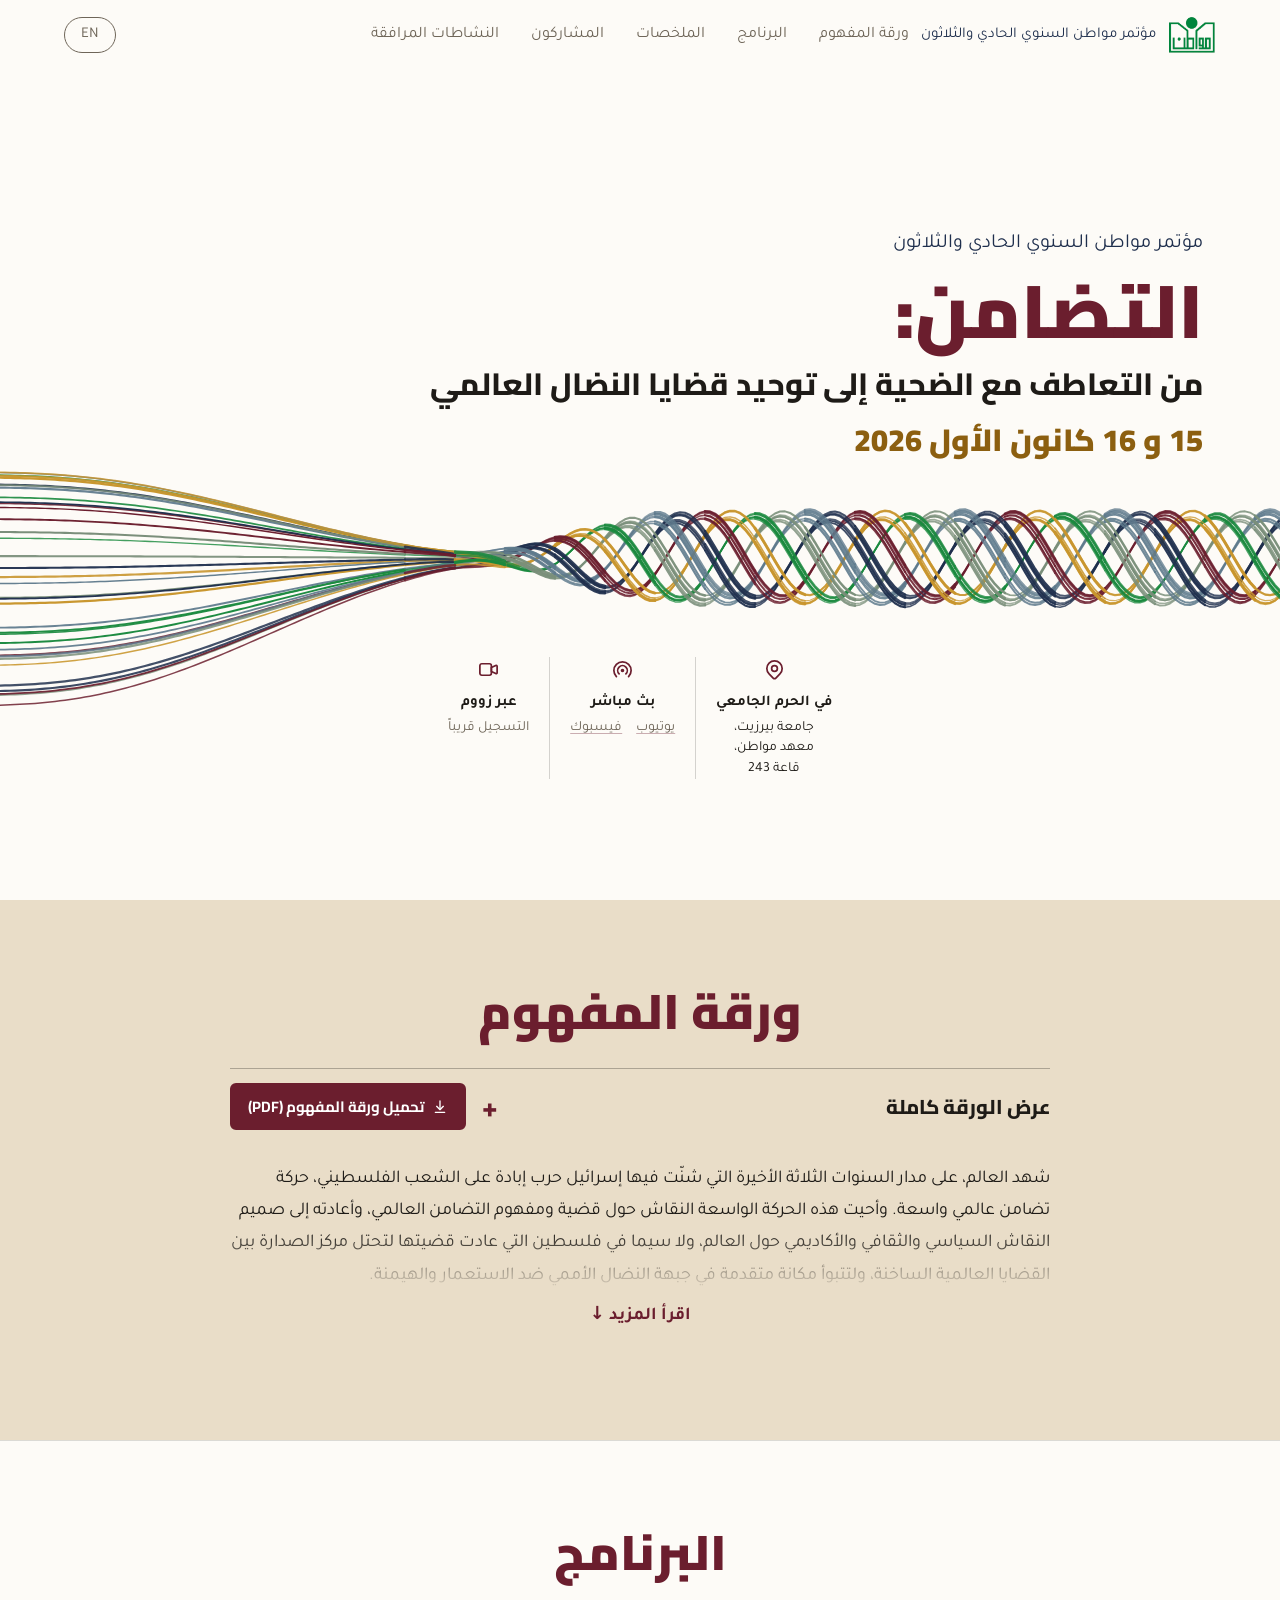
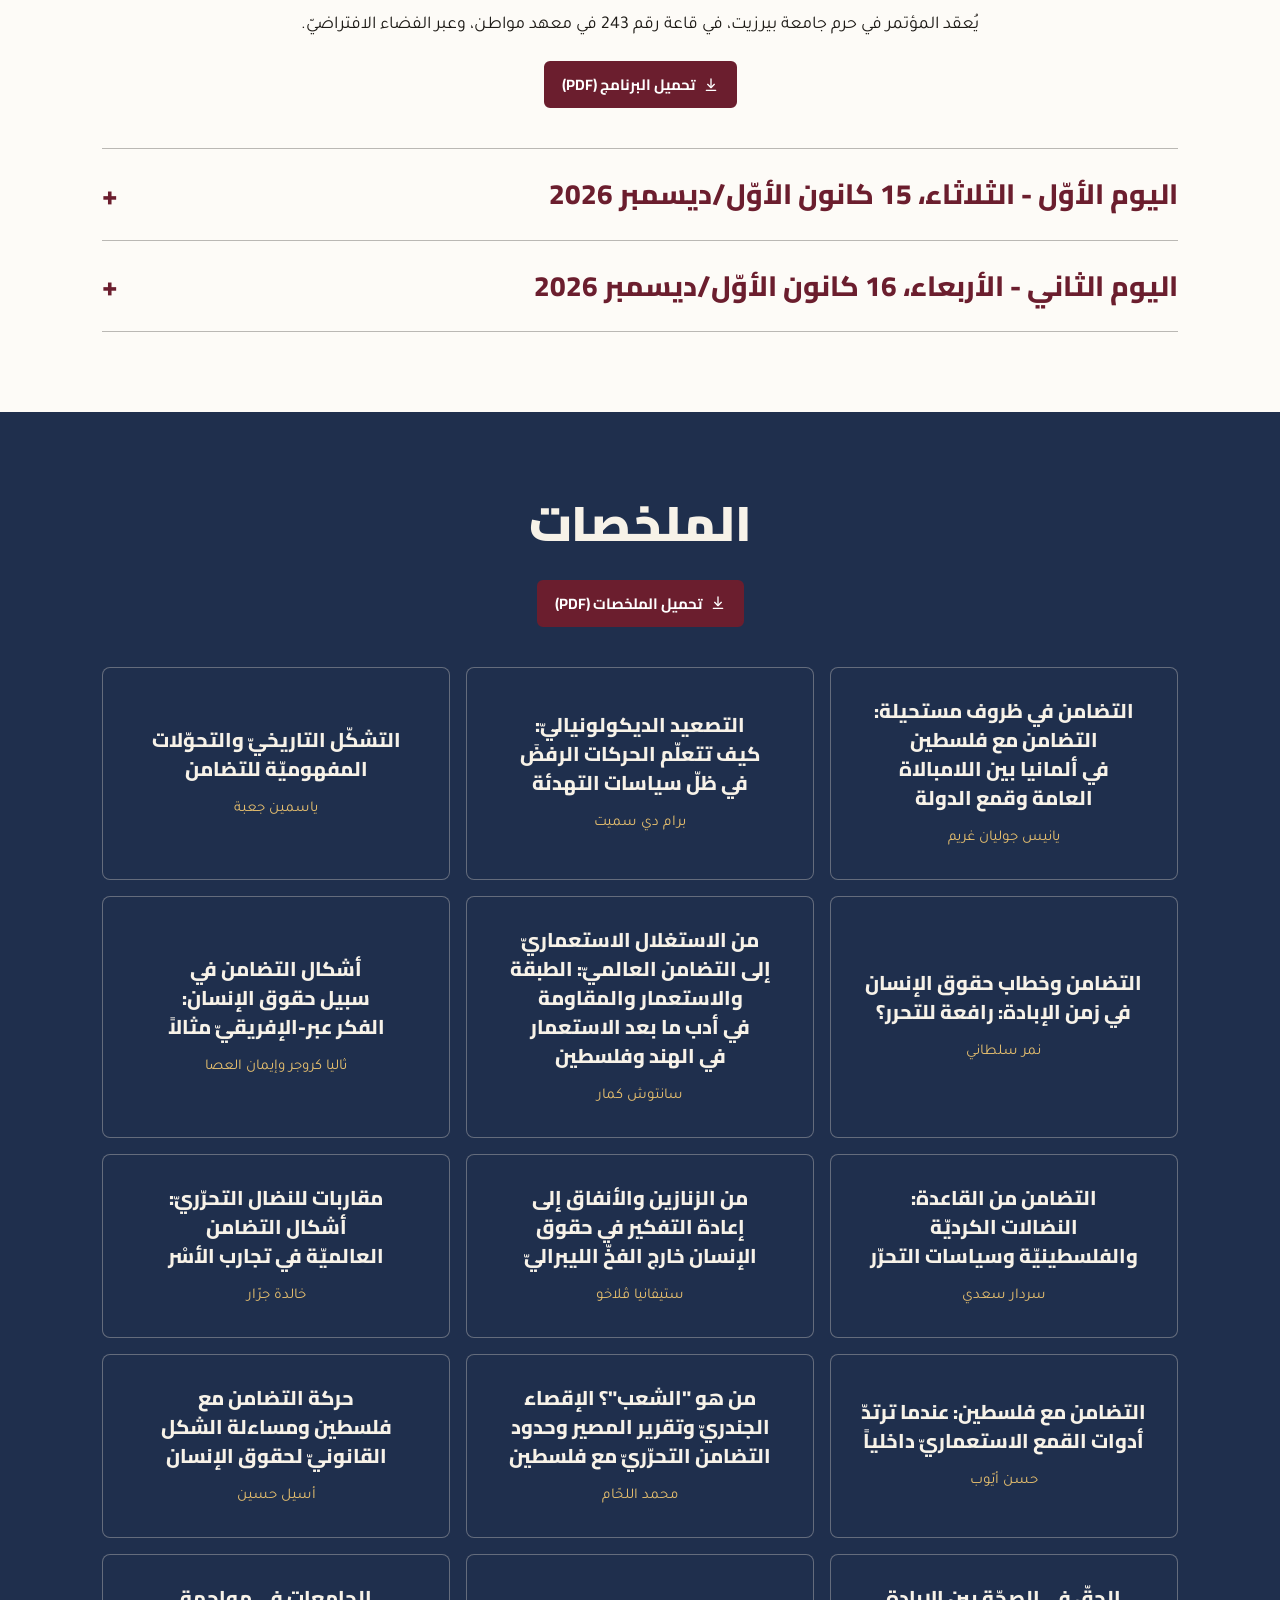
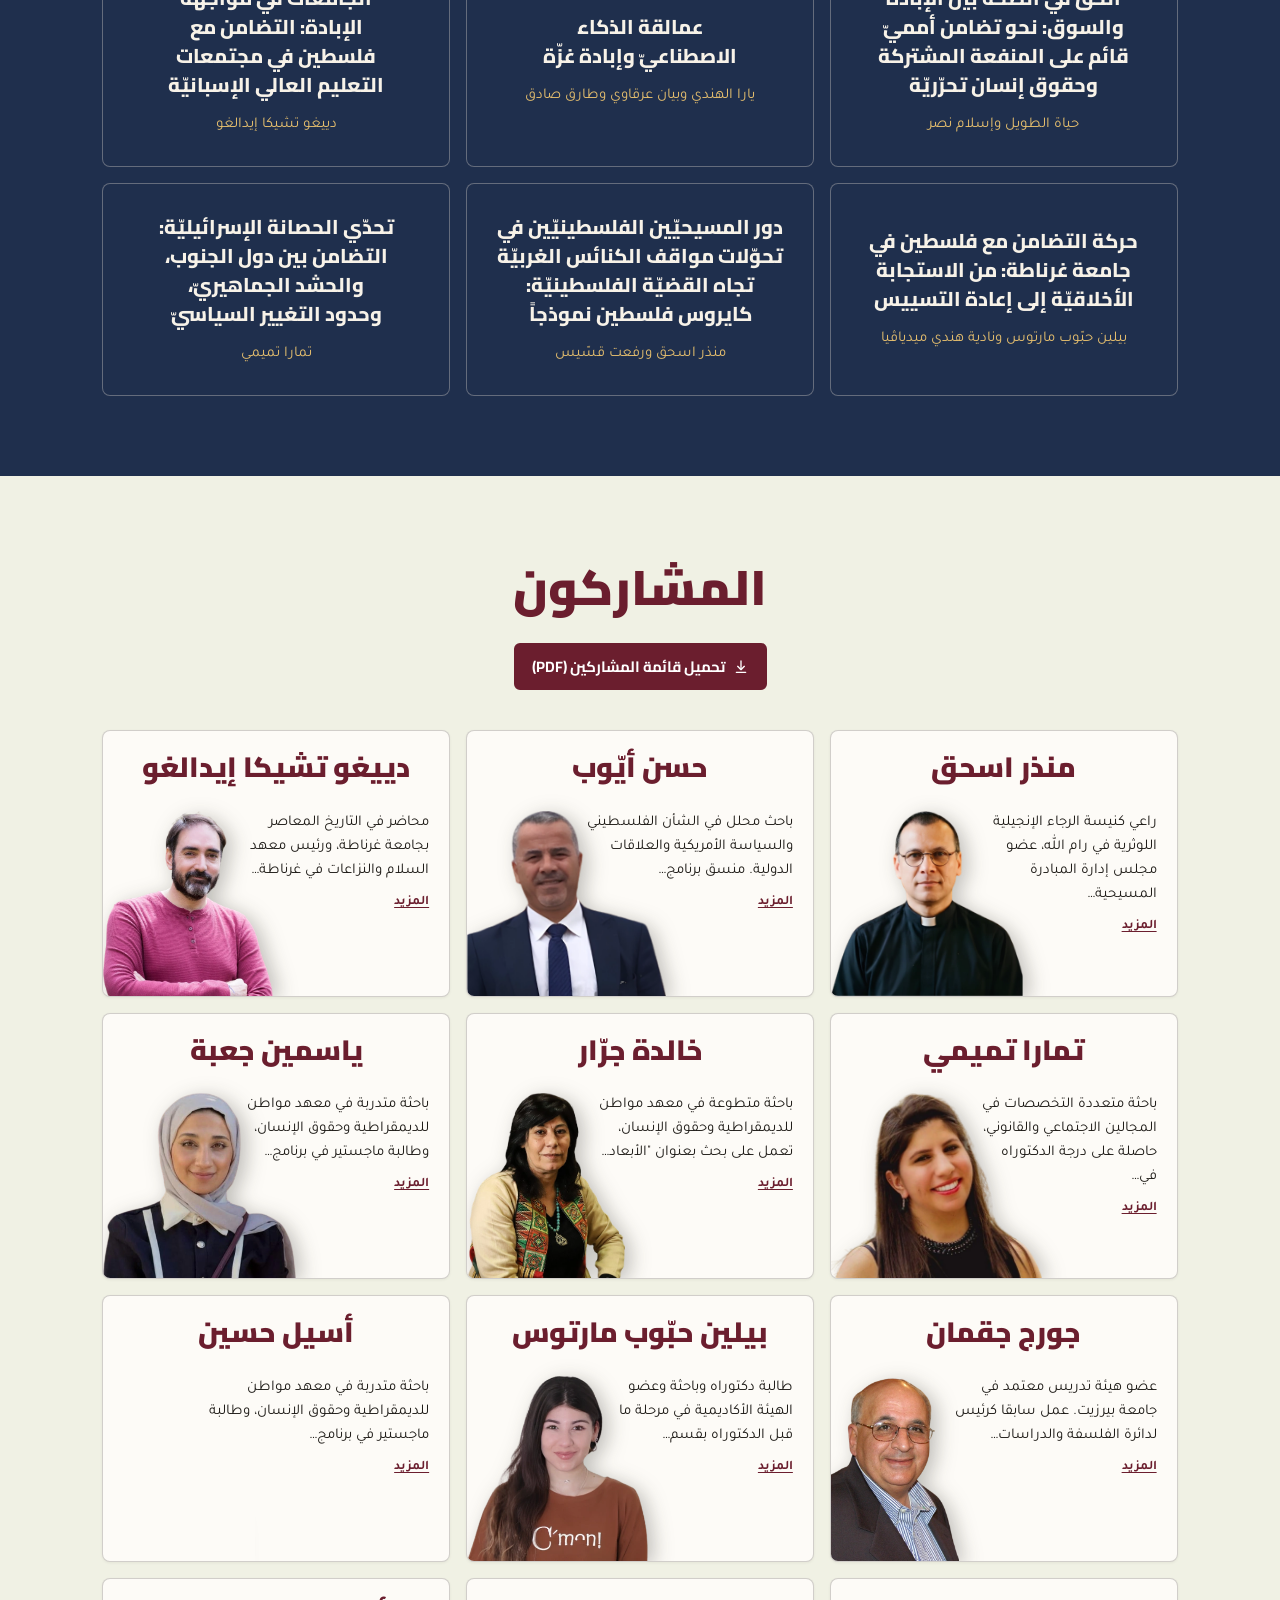
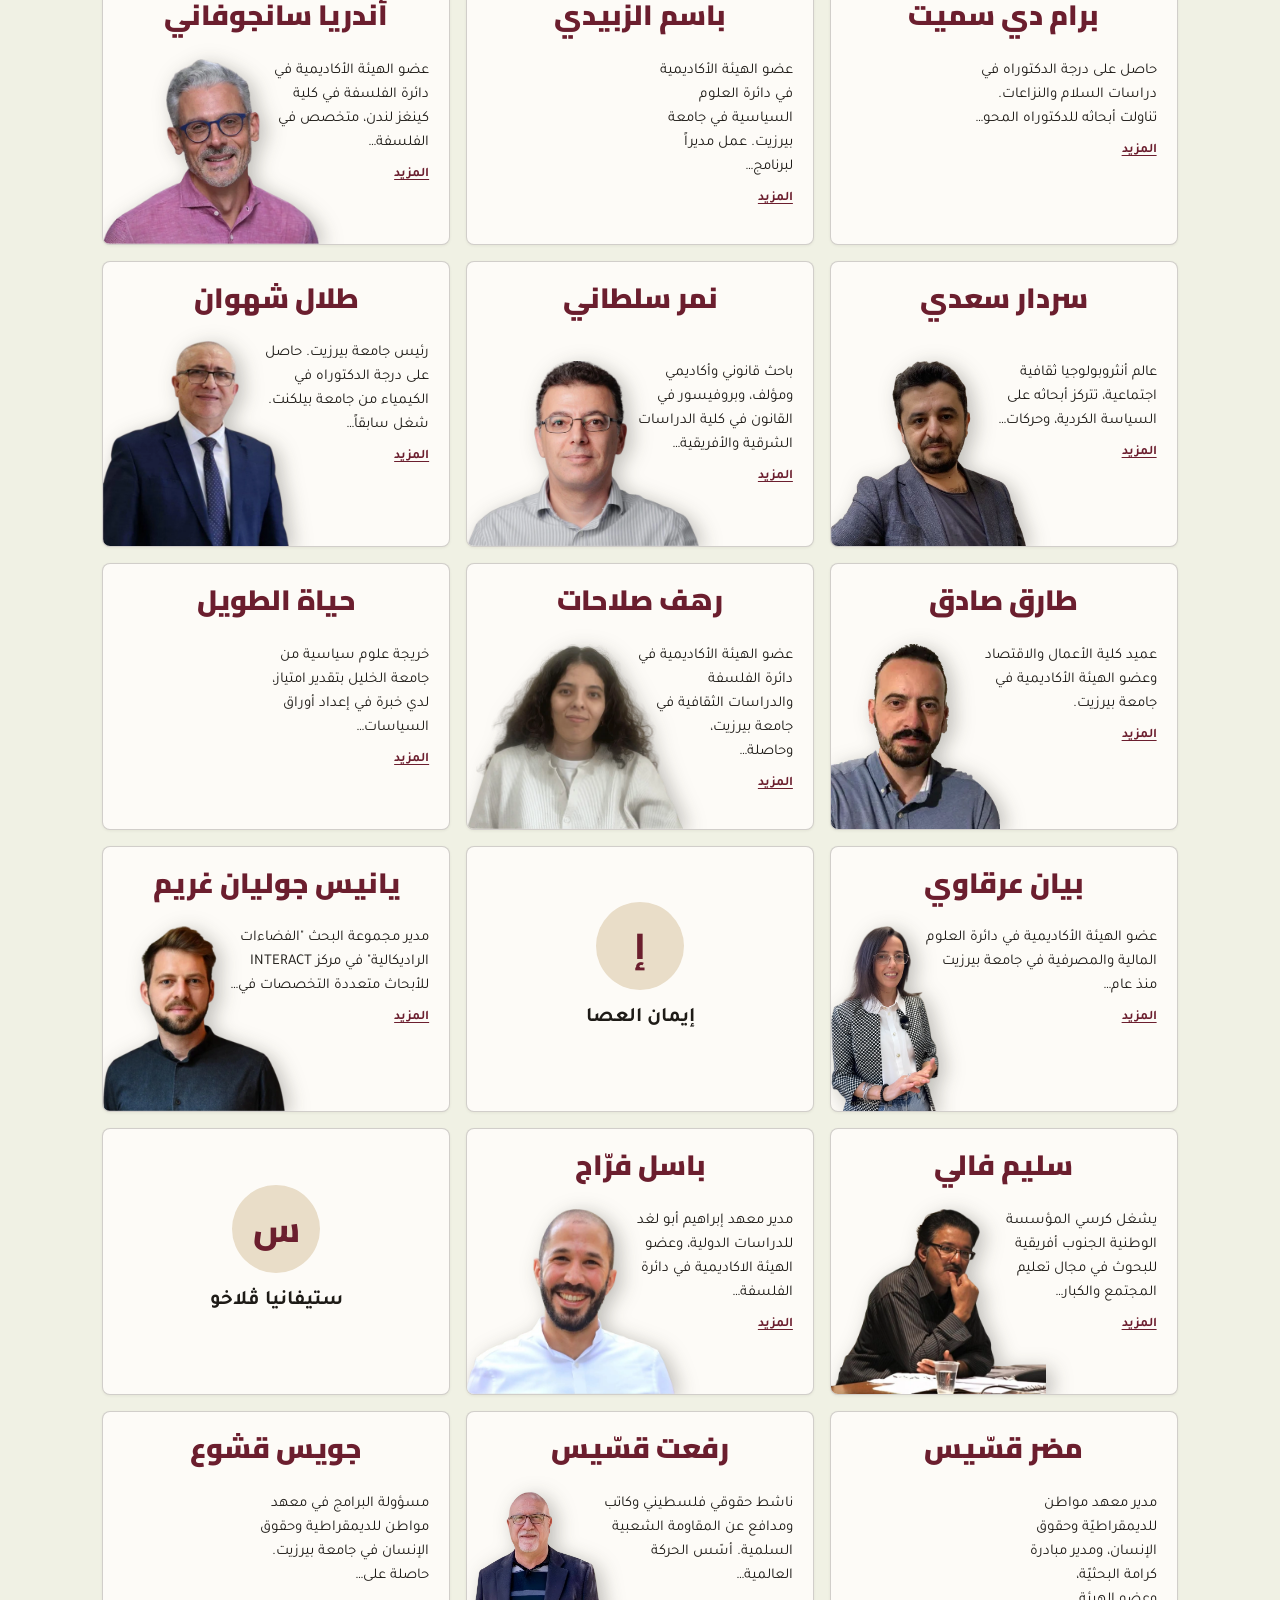
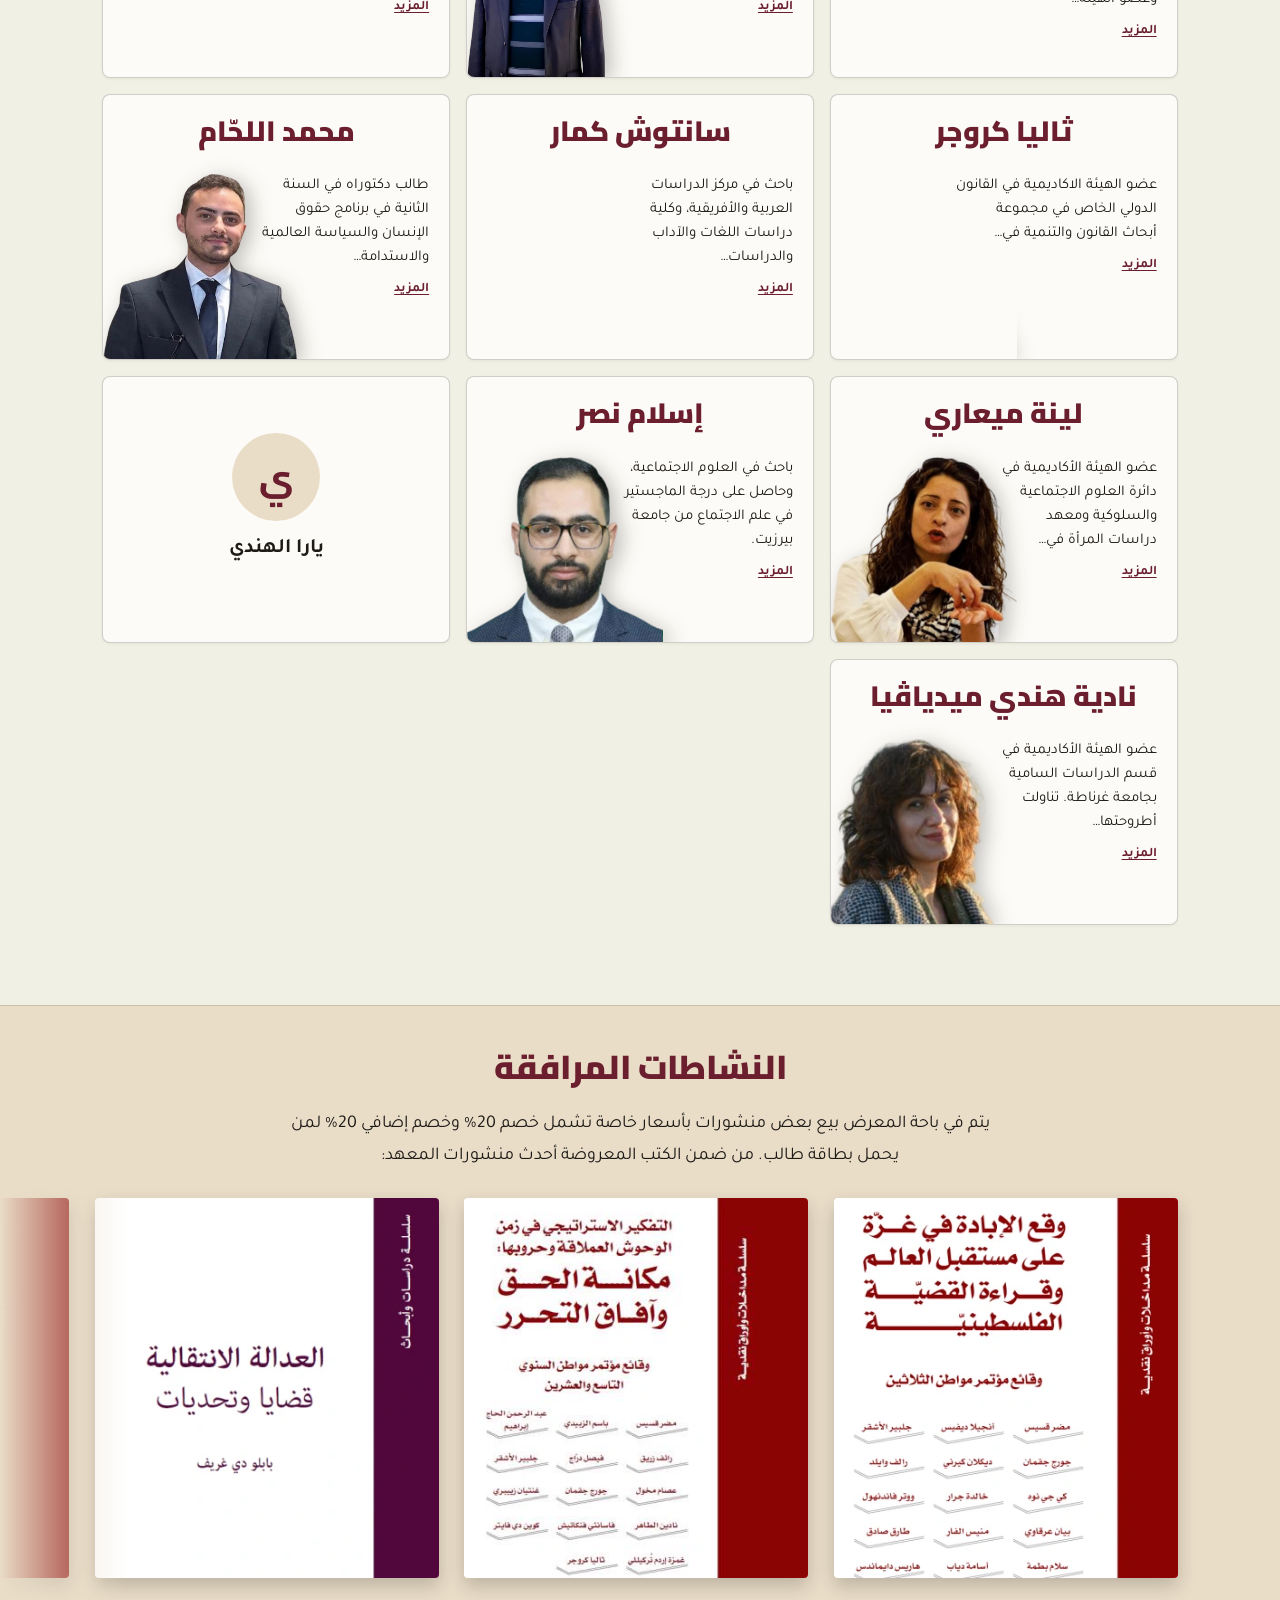
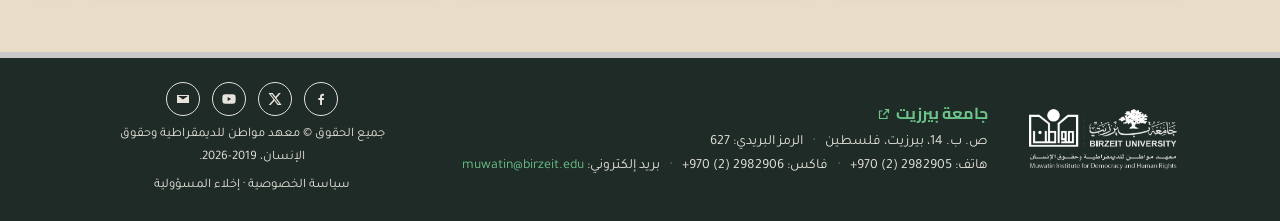
==== index.html @ 5d6381f2 "Campus address on three lines" ====
<!doctype html>
<html lang="ar" dir="rtl">
<head>
  <meta charset="utf-8">
  <meta name="viewport" content="width=device-width, initial-scale=1">
  <title>مؤتمر مواطن السنوي الحادي والثلاثون | Muwatin's 31st Annual Conference</title>
  <meta name="description" content="Solidarity: From Sympathy with the Victim to Unification of Global Struggle — 15 and 16 December 2026.">
  <link rel="icon" type="image/png" href="assets/favicon.png?v=1">
  <link rel="apple-touch-icon" href="assets/favicon.png?v=1">
  <!-- Fonts are hosted in assets/fonts (no third-party request). Cairo is a stand-in display face until the preferred one is available. -->
  <link rel="preload" href="assets/fonts/cairo-arabic.woff2" as="font" type="font/woff2" crossorigin>
  <link rel="preload" href="assets/fonts/cairo-latin.woff2" as="font" type="font/woff2" crossorigin>
  <link rel="preload" href="assets/fonts/tajawal-400-arabic.woff2" as="font" type="font/woff2" crossorigin>
  <link rel="preload" href="assets/fonts/tajawal-400-latin.woff2" as="font" type="font/woff2" crossorigin>
  <link rel="stylesheet" href="styles.css?v=92">
</head>
<body data-lang="ar">

  <header class="topbar">
    <a class="brand-block" href="#top" aria-label="مواطن — Muwatin">
      <img class="brand-mark" src="assets/muwatin-emblem.png" alt="" width="176" height="138" decoding="async">
      <span class="brand-sub"><span data-i18n="ar" lang="ar" dir="rtl">مؤتمر مواطن السنوي الحادي والثلاثون</span><span data-i18n="en" lang="en" dir="ltr">Muwatin's 31st Annual Conference</span></span>
    </a>
    <nav>
      <a href="#about" data-i18n="ar">ورقة المفهوم</a>
      <a href="#about" data-i18n="en">Concept Note</a>
      <a href="#program" data-i18n="ar">البرنامج</a>
      <a href="#program" data-i18n="en">Programme</a>
      <a href="#abstracts" data-i18n="ar">الملخصات</a>
      <a href="#abstracts" data-i18n="en">Abstracts</a>
      <a href="#participants" data-i18n="ar">المشاركون</a>
      <a href="#participants" data-i18n="en">Participants</a>
      <a href="#activities" data-i18n="ar">النشاطات المرافقة</a>
      <a href="#activities" data-i18n="en">Accompanying Activities</a>
    </nav>
    <div class="topbar-end">
      <button id="lang-toggle" type="button" class="lang-toggle" aria-label="Switch language">EN</button>
    </div>
  </header>

  <!-- Hero: threads on the left, title on the right. Scroll drives the threads and reveals the copy together. -->
  <section class="hero" id="top">
    <div class="stage">
      <div class="visual" aria-hidden="true">
        <canvas id="threads"></canvas>
      </div>

      <div class="copy-top">
        <div data-i18n="ar">
          <p class="edition" data-reveal="0">مؤتمر مواطن السنوي الحادي والثلاثون</p>
          <h1 class="title-ar" data-reveal="1">
            <span class="accent">التضامن:</span>
            <span>من التعاطف مع الضحية إلى توحيد قضايا النضال العالمي</span>
          </h1>
          <p class="dates" data-reveal="2">15 و 16 كانون الأول 2026</p>
        </div>

        <div data-i18n="en" lang="en" dir="ltr" class="copy-en">
          <p class="edition-en" data-reveal="0">Muwatin's 31st Annual Conference</p>
          <h1 class="title-en" data-reveal="1">
            <span class="accent">SOLIDARITY:</span>
            <span>From Sympathy with the Victim to Unification of Global Struggle</span>
          </h1>
          <p class="dates" data-reveal="2">15 and 16 December 2026</p>
        </div>
      </div>

      <div class="copy-bottom">
        <!-- How to attend: on campus, live stream, Zoom -->
        <ul class="attend" data-reveal="3">
          <li class="attend-item">
            <a class="attend-icons" href="https://www.google.com/maps?q=31.959278,35.182583" target="_blank" rel="noopener" tabindex="-1" aria-hidden="true">
              <svg viewBox="0 0 24 24" fill="none" stroke="currentColor" stroke-width="1.8" stroke-linecap="round" stroke-linejoin="round"><path d="M9 11a3 3 0 1 0 6 0a3 3 0 0 0 -6 0"/><path d="M17.657 16.657l-4.243 4.243a2 2 0 0 1 -2.827 0l-4.244 -4.243a8 8 0 1 1 11.314 0z"/></svg>
            </a>
            <span class="attend-label"><span data-i18n="ar">في الحرم الجامعي</span><span data-i18n="en" lang="en" dir="ltr">On campus</span></span>
            <a class="attend-detail" href="https://www.google.com/maps?q=31.959278,35.182583" target="_blank" rel="noopener"><span data-i18n="ar">جامعة بيرزيت،<br>معهد مواطن،<br>قاعة 243</span><span data-i18n="en" lang="en" dir="ltr">Birzeit University,<br>Muwatin Institute,<br>Hall 243</span></a>
          </li>
          <li class="attend-item">
            <span class="attend-icons">
              <svg viewBox="0 0 24 24" fill="none" stroke="currentColor" stroke-width="1.8" stroke-linecap="round" stroke-linejoin="round" aria-hidden="true"><path d="M18.364 19.364a9 9 0 1 0 -12.728 0"/><path d="M15.536 16.536a5 5 0 1 0 -7.072 0"/><path d="M11 13a1 1 0 1 0 2 0a1 1 0 1 0 -2 0"/></svg>
            </span>
            <span class="attend-label"><span data-i18n="ar">بث مباشر</span><span data-i18n="en" lang="en" dir="ltr">Watch live</span></span>
            <span class="attend-detail attend-platforms">
              <a href="https://www.youtube.com/channel/UCZz_URbHf_JhKBpTkQ1ehEw" target="_blank" rel="noopener"><span data-i18n="ar">يوتيوب</span><span data-i18n="en" lang="en" dir="ltr">YouTube</span></a>
              <a href="https://www.facebook.com/MuwatinInstitute1" target="_blank" rel="noopener"><span data-i18n="ar">فيسبوك</span><span data-i18n="en" lang="en" dir="ltr">Facebook</span></a>
            </span>
          </li>
          <li class="attend-item">
            <span class="attend-icons">
              <svg viewBox="0 0 24 24" fill="none" stroke="currentColor" stroke-width="1.8" stroke-linecap="round" stroke-linejoin="round" aria-hidden="true"><path d="M15 10l4.553 -2.276a1 1 0 0 1 1.447 .894v6.764a1 1 0 0 1 -1.447 .894l-4.553 -2.276v-4z"/><path d="M3 8a2 2 0 0 1 2 -2h8a2 2 0 0 1 2 2v8a2 2 0 0 1 -2 2h-8a2 2 0 0 1 -2 -2z"/></svg>
            </span>
            <span class="attend-label"><span data-i18n="ar">عبر زووم</span><span data-i18n="en" lang="en" dir="ltr">Join on Zoom</span></span>
            <span class="attend-detail"><span data-i18n="ar">التسجيل قريباً</span><span data-i18n="en" lang="en" dir="ltr">Registration opens soon</span></span>
          </li>
        </ul>
      </div>
    </div>
  </section>

  <main>
    <section id="about" class="block reveal">
      <div data-i18n="ar">
        <h2>ورقة المفهوم</h2>
        <div class="accordion has-download">
          <p class="concept-lede">شهد العالم، على مدار السنوات الثلاثة الأخيرة التي شنّت فيها إسرائيل حرب إبادة على الشعب الفلسطيني، حركة تضامن عالمي واسعة. وأحيت هذه الحركة الواسعة النقاش حول قضية ومفهوم التضامن العالمي، وأعادته إلى صميم النقاش السياسي والثقافي والأكاديمي حول العالم، ولا سيما في فلسطين التي عادت قضيتها لتحتل مركز الصدارة بين القضايا العالمية الساخنة، ولتتبوأ مكانة متقدمة في جبهة النضال الأممي ضد الاستعمار والهيمنة.</p>
          <button class="concept-more" type="button">اقرأ المزيد</button>
          <a class="download-btn" href="assets/concept-note-ar.pdf" download="Muwatin-31-Concept-Note-AR.pdf"><svg viewBox="0 0 24 24" width="20" height="20" fill="none" stroke="currentColor" stroke-width="2" stroke-linecap="round" stroke-linejoin="round" aria-hidden="true"><path d="M12 3v12"/><path d="M7 11l5 5 5-5"/><path d="M5 20h14"/></svg><span class="dl-long">تحميل ورقة المفهوم (PDF)</span><span class="dl-short">تحميل PDF</span></a>
          <button class="accordion-trigger" type="button" aria-expanded="false">عرض الورقة كاملة</button>
          <div class="accordion-panel">
            <div class="accordion-inner">
              <div class="prose">
                <p>كما أعادت حركة التضامن طرح الأسئلة حول المفهوم ذاته، وأوجهه، وحدوده، ووسائطه، وتجلياته، والآفاق السياسية العالمية المشتركة التي يتيحها، وإمكانيات تنظيمه والمراكمة عليه، وفرص تحوله إلى أداة رئيسية من أدوات النضال العالمي المناهض لبنى الهيمنة والاستعمار العالمية.</p>
                <p>وبالرغم من عدم نجاح حركات التضامن في وقف الإبادة التي استمرت لأكثر من عامين كاملين، إلا أن أهمية التضامن تتجاوز السؤال حول فشلها أو نجاحها في الوقف الفوري للإبادة، لتبلغ النقاش حول مستقبلها، وآفاقها. تكمن أهميّة التضامن في ربطه بين المشروع الاستعماري في فلسطين من جهة، والنخب الاقتصادية الرأسمالية في بلدانها من جهة أخرى، وفي دوره في تعرية العطب الذي يطال الأنظمة الديمقراطية الليبرالية التي فشلت في الاستجابة إلى مطالب الملايين مقابل انصياعها إلى مصالح النخب الاقتصادية المتنفذة. كما تميّزت حركات التضامن مع فلسطين بأنها نجحت في كسر جزء من الأفكار النمطية والحواجز التي كانت مستقرّة خلال العقود الثمانية الماضية، وأثارت الأسئلة حول الدعم الرسمي الغربي والتواطؤ غير المحدود مع إسرائيل، وحول نظام وبنية منظومة الهيمنة العالمية التي ترتكب الإبادة في فلسطين، وتشن الحروب حول العالم، وتقمع المظاهرات في العديد من المدن، وتفرض سياسات الإفقار في كل أنحاء العالم.</p>
                <p>التضامن، رغم أنه لا يخلو من كونه فعلاً أخلاقياً محصوراً أو موجزاً قائماً على التعاطف مع الضحية التي تتعرض إلى الإبادة، بيد أن ما يميّزه عن التعاطف، والتفهّم، وما شابه، هو أنه فعل قائم على وجود مصلحة مشتركة أو هدف مشترك، وهو يفتح آفاقاً سياسية جديدة أمام بناء تحالفات بين القوى العالمية المناهضة للهيمنة والاستعمار، واجتراح أدوات نضالية تجعلها قادرة على مواجهة بنى الهيمنة دون الاكتفاء بالتعبير عن رفض الجرائم التي ترتكبها. يسعى هذا المؤتمر إلى مساءلة حدود التضامن القائم مع فلسطين اليوم بأشكاله كافة، والغوص في إمكانيات تطوره وتحوله (من جديد) إلى أداة سياسية نضالية عالمية واسعة الانتشار.</p>
                <p>يأتي هذا النقاش في وقت وصلت فيه الحقبة النيوليبرالية، التي انبثقت عن الرأسمالية العالمية منذ 5 عقود، مرحلة الانحطاط، وباتت المشاكل الاجتماعية والاقتصادية الناجمة عنها أكبر من أن يتم احتواءها عبر تدخلات موضعية باستخدام أدوات النظام نفسه، إذ توسعت الفوارق الطبقية في ظل النيوليبرالية لتشكل جرفاً هائلاً، واتسعت رقعة العوز والفقر عالمياً، وانتشرت البطالة، وارتفعت الأسعار، وانعدم الأمن الغذائي، وفي المقابل ازداد تركز الثروة في أيدي القلة التي تسيطر على الاقتصاد.</p>
                <p>وفي ظل هذه الأزمة التي يمر بها النظام النيوليبرالي، يشهد العالم مخاضات ميلاد نظام عالمي جديد ليس من السهل التكهن بملامحه أو مستقبله، ولكن من اليسير رؤية الصراع الدائر بين قوى الهيمنة المختلفة على طبيعته وشكله ومكانتها فيه. وهو الصراع الذي أصبح فيه العنف والفاشية والشعبوية تبدو كأنها سمات طبيعية، وهي ذاتها الشروط التي جعلت الإبادة في فلسطين ممكنة في ظل تواطؤ قوى لطالما بشّرت بالديمقراطية وحقوق الإنسان.</p>
                <p>في ظل كل هذه التحولات والأزمات العالمية الراهنة، وإرهاصات النظام العالمي الناشئ، أصبحت القضية الفلسطينية تشكل فضاءً تتقاطع فيه سمات النظام الرأسمالي العالمي، التي تشمل الاستغلال الطبقي، والاستعمار، والعنصرية، والهيمنة في تجليّاتها النيوكولونيالية والنيوليبرالية التي تضرب بعرض الحائط بحقوق الإنسان، وبالقانون الدولي، وبقضايا المساواة بين الجنسين، وبالعدالة الجندرية، وبالعدالة المناخية، وبحرية التعبير، وبالمواطنة، وبالعدالة الاجتماعية عامة؛ وهذا يجعل التضامن مع فلسطين، كما التضامن التحرري بشكل عام، مسألة تتجاوز التضامن اللحظي مع الضحية التي تتعرض للإبادة المادية المباشرة، لتبلغ الاحتجاج على الظرف العالمي برمته، وهو الظرف الذي يشكل الاستعمار في فلسطين صورة صارخة له. وفي الوقت الذي شكّلت فيه الإبادة التي شنتها إسرائيل على الشعب الفلسطيني الشرارة التي فجّرت التضامن العالمي الواسع مجدداً بعد عقود من السبات الذي نجحت السياسات النيوليبرالية في تطبيعه، إلا أن الإرهاصات والأزمات الاجتماعية والاقتصادية العالمية شكّلت، في تراكمها عاملاً دفع جماهير المتضررين من النظام النيوليبرالي العالمي إلى التضامن. وهكذا لا تكون الإبادة بحد ذاتها العامل الحاسم في إعادة بعث التضامن العالمي، وإنما الشرارة التي حركت رماداً ملتهباً أصلاً.</p>
                <p>يقودنا هذا التحليل إلى الافتراض أن حالة التضامن مع فلسطين، باعتبارها فضاء للتعبير عن الاحتجاج على الظرف العالمي برمته، وعلى الازمات التي تخلقها قوى الهيمنة، تستدعي إعادة التفكير في مفهوم التضامن برمته، ليس باعتباره مفهوماً عاطفيّاً، وإنما آليّة ذات أفق سياسي، متاحة للقوى المناهضة للهيمنة والاستعمار. ولذلك يجب فهم طبيعة التضامن العالمي القائم وحدوده ومستقبله في ظل التحولات الجيوسياسية العالمية الراهنة.</p>
                <p>ولأن المعركة ضد منظومة الهيمنة العالمية وتجلياتها المختلفة لا يمكن أن تخوضها جهة أو شعب بشكل منفرد، فإن العامل الحاسم الذي يحدد النجاح أو الفشل في هزيمة هذه المنظومة يرتبط بالقدرة على تجميع وتنظيم القوى المناهضة للهيمنة العالمية والاستعمار، وتنسيق أفعالها لخوض غمار هذه المعركة الطويلة والمضنية، وفي النجاح في بلورة القوى ذات المصلحة المشتركة في إنهاء منظومة الهيمنة برمتها، وليس الاكتفاء بتحسين مكانتها فيها. وفي سياق التضامن مع فلسطين، يكمن معيار النجاح في إيجاد صيغة عمل مشترك تؤدي إلى تمكين الجماهير التي تتظاهر ضد الغلاء والبطالة والفقر والحرب ومن أجل فلسطين، من فرض نفسها بصفتها ندّاً في مواجهة القوى التي تحتكر القرار في بنية النظام العالمي الراهن وعناصره المكونة، سواء كانت هذه القوى دولاً أو احتكارات أو منظمات.</p>
                <p>وفي السياق الفلسطيني الداخلي، فإن الموقع الذي تحتله فلسطين على خريطة النضال العالمي ضد الهيمنة والاستعمار، باعتبارها خط المواجهة الذي تشتبك عبره قوى الاستعمار والإمبريالية والهيمنة العالمية، عبر وكيلها الإسرائيلي، من جهة، مع قوى التحرر والنضال ضدها من جهة أخرى، تفرض إعادة ترتيب الوضع الداخلي الفلسطيني، وإعادة التفكير بالمشروع الوطني وأدواته النضالية وتحالفاته وأهدافه، بما ينسجم مع المكانة العالمية التي تحتلها القضية الفلسطينية، ومع مركزية فلسطين في حركة النضال ضد قوى الهيمنة العالمية، وبشكل يضمن القدرة على توظيف، وإعلاء دور، التقاطعات بين النضال العالمي المتصاعد ضد الرأسمالية وقوى الهيمنة المختلفة، وبين النضال الفلسطيني ضد الاستعمار باعتباره أحد تجليات منظومة الهيمنة العالمية، من أجل تحقيق المشروع الوطني الفلسطيني الساعي إلى التحرر وتفكيك منظومة الاستعمار.</p>
                <p>على صعيد آخر، تثير حركة التضامن العالمي الواسع مجموعة من الأسئلة حول مستقبل حقوق الإنسان وآفاقها، وعلى مستقبل النظام الديمقراطي، والتحولات التي من الممكن أن تطالهما في ظل حركة التضامن العالمي، لا سيما في ظل تنامي المؤشرات على فشل المنظومة الليبرالية القائمة في صون كرامة الإنسان، وبشكل خاص في إحقاق حقوقه الاجتماعية والاقتصادية، وفي حمايته من تغول الشركات وقوى السوق، ومن الفقر والعوز. إن نزوع النظام العالمي، بعيداً عن القانون، والحق، وبعيداً عن الديمقراطية، واتجاهه المتزايد نحو الأوليغاركية وصولاً إلى الفاشية، يفرض سؤالاً حول صياغة المستقبل، وهو السؤال الذي خالج جموع المحتجين على الوضع العالمي الراهن، بتجلياته المحلية المتنوعة.</p>
                <h3>محاور المؤتمر</h3>
                <p>سيناقش مؤتمر مواطن السنوي الحادي والثلاثين قضية التضامن من جوانبها المختلفة، في محاولة للإجابة على السؤال المركزي: ما هي الدروس التي يمكن أن نتعلمها من حركة التضامن العالمي مع فلسطين؟ ماهي الإمكانات والحدود السياسية لهذا التضامن؟ وإلى أي مدى يمكن أن تشكل نموذجاً لمشروع نضال عالمي مشترك ضد منظومة الهيمنة والاستعمار؟ وما هو واجب الفلسطينيين تجاه المتضامنين معهم؟</p>
                <p>وسيعرض المؤتمر إلى هذا السؤال عبر خمسة محاور أساسية:</p>
                <h3>المحور الأول: مفهوم التضامن والتحولات التي طرأت عليه</h3>
                <p>يسعى هذا المحور إلى إلقاء الضوء على مفهوم التضامن بشكل عام، والتحولات التي طرأت عليه على مدار السنوات الثلاثة الماضية، وكيفية قراءة المفهوم اليوم من الناحية النظرية، وما هي أبرز العوامل والفاعلين الذين يعيدون صياغة المفهوم، وما هي مآلاته ودلالاته الجديدة، والفرق بين التعاطف والتأييد والتضامن، والأبعاد السياسية للمفهوم، وغيرها من الجوانب التي تسعى إلى تفكيك المفهوم ذاته، ومحاولة إعادة قراءته في ضوء حركة التضامن الحالية.</p>
                <h3>المحور الثاني: حركة التضامن مع فلسطين: تعاطف لحظي مع الضحية أم احتجاج على الوضع العالمي؟</h3>
                <p>يناقش هذا المحور ماهية حركة التضامن العالمي مع فلسطين اليوم، كما يسعى إلى الإجابة عن السؤال المتعلق بكيفية قراءة حركة التضامن الواسعة مع فلسطين حول العالم، ونقاش حدوها ومآلاتها باعتبارها حركة تتجاوز كونها لحظية مرتبطة بالإبادة وبالتعاطف مع الضحية، أم حركة عبّرت خلالها الجماهير حول العالم عن احتجاجها على الوضع العالمي الناجم المقلق، والمثقل بالأزمات الاقتصادية والاجتماعية والسياسية والعسكرية والمعيشية التي خلقتها النيوليبرالية، وإلى أي مدى تتقاطع التعبئة من أجل فلسطين مع القلق على مستقبل الشعوب الأخرى المهدد.</p>
                <h3>المحور الثالث: الآفاق السياسية لحركة التضامن العالمي</h3>
                <p>يناقش هذا المحول الآفاق السياسية لحركة التضامن العالمي مع فلسطين، وإمكانيات وآفاق تحولها إلى حركة نضالية عالمية منظمة تسعى إلى مواجهة الهيمنة والفاشية والشعبوية، وإلى تفكيك بنى الاستعمار والاستغلال والاحتكار، والسعي إلى تحقيق العدالة الاجتماعية، وصون حقوق الانسان وكرامته. كما سيعرض هذا المحور للشروط التنظيمية والسياسية والمؤسسية الضرورية لتحول حركة التضامن العالمي إلى حركة عالمية مستدامة ومنظمة.</p>
                <h3>المحور الرابع: الوضع الداخلي الفلسطيني والمعيقات التي يضعها أمام النضال العالمي المشترك</h3>
                <p>يناقش هذا المحور الوضع الداخلي الفلسطيني، وكيفية قراءة النخب الفلسطينية الحالية لحركة التضامن مع فلسطين، والمحددات والمعيقات التي تضعها أزمات النظام السياسي الفلسطيني وغياب المشروع الوطني أمام تمكن الفلسطينيين من البناء على حركة التضامن الواسعة والمراكمة على إنجازاتها، ومن بناء التحالفات مع القوى التقدمية العالمية ضمن رؤية ونضال مشترك يضع فلسطين في قلب النضال العالمي ضد الهيمنة والرأسمالية والاستعمار، وإعادة بعث حركة التضامن الفلسطيني مع باقي شعوب العالم التي تناضل من أجل العدالة الاجتماعية والحرية والكرامة الإنسانية.</p>
                <h3>المحور الخامس: تقبل حقوق الإنسان في ظل حركة التضامن</h3>
                <p>يعرض هذا المحور لنقاش مستقبل حقوق الانسان في ظل تفعيل آلية التضامن الأممي، وإمكانيات البناء على حركة التضامن الراهنة لتطوير منظومة حقوق الإنسان، وتحويلها إلى أداة تحررية تهدف إلى تحرير الإنسان، وإلى ضمان صون الكرامة الإنسانية. كما سيناقش هذا المحور دور القوى الفاعلة في حركة التضامن العالمي في التأثير على حركة حقوق الإنسان وبنيتها وأدواتها ومؤسساتها، وما هو المطلوب لإصلاحها وتحويلها إلى أداة تحررية في ظل حركة التضامن الراهنة.</p>
              </div>
            </div>
          </div>
        </div>
      </div>
      <div data-i18n="en" lang="en" dir="ltr">
        <h2>Concept Note</h2>
        <div class="accordion has-download">
          <p class="concept-lede">Over the past three years, during which Israel has waged a war of annihilation against the Palestinian people, the world has witnessed a broad global solidarity movement. This widespread mobilisation has revived debates around the concept of global solidarity, bringing it back to the heart of political, cultural, and academic discussions around the world, particularly in Palestine, whose cause has once again moved to the forefront of pressing global issues and assumed a prominent position within the international struggle against colonialism and domination.</p>
          <button class="concept-more" type="button">Read more</button>
          <a class="download-btn" href="assets/concept-note-en.pdf" download="Muwatin-31-Concept-Note-EN.pdf"><svg viewBox="0 0 24 24" width="20" height="20" fill="none" stroke="currentColor" stroke-width="2" stroke-linecap="round" stroke-linejoin="round" aria-hidden="true"><path d="M12 3v12"/><path d="M7 11l5 5 5-5"/><path d="M5 20h14"/></svg><span class="dl-long">Download the concept note (PDF)</span><span class="dl-short">Download PDF</span></a>
          <button class="accordion-trigger" type="button" aria-expanded="false">Read the full concept note</button>
          <div class="accordion-panel">
            <div class="accordion-inner">
              <div class="prose">
                <p>The solidarity movement has also raised renewed questions about solidarity itself: its forms, limits, means, manifestations, and the shared global political horizons it makes possible; the possibilities for organising and building on it; and the prospects of transforming it into a principal instrument of international struggle against global structures of domination and colonialism.</p>
                <p>Despite the fact that the solidarity movement has failed to stop the attempted annihilation, which has been going on for over two years, the significance of solidarity extends beyond the question of whether it succeeded or failed in bringing the annihilation to an immediate halt. It reaches instead into a broader discussion of its future and prospects. The importance of solidarity lies in the way in which it connects the colonial project in Palestine, on the one hand, with global capitalist economic elites, on the other. It also lies in its role in exposing the dysfunction of liberal democratic systems, which have failed to respond to the demands of millions while submitting to the interests of powerful economic elites. Furthermore, solidarity movements with Palestine have succeeded in exposing and breaking some of the stereotypes and barriers that had become deep-rooted over the past eight decades. They have raised questions about official Western support for, and unlimited complicity with, Israel, as well as about the system and structure of global hegemony that is committing genocide in Palestine, as it wages wars around the world, suppresses demonstrations in numerous cities, and imposes impoverishment policies all over the world.</p>
                <p>Although solidarity does, in part, take the form of limited or temporary moral acts grounded in sympathy with victims of oppression, aggression, genocide, and the like, what distinguishes it from sympathy, empathy, and similar responses is that it is an act based not only on emotions, but also on a shared interest and/or common goal. It opens new political horizons for building alliances among global forces opposed to domination and colonialism, and for devising tools of struggle that enable these forces to confront structures of domination, rather than merely expressing condemnation of the crimes committed, and providing symptomatic relief.</p>
                <p>This conference seeks to interrogate the limits of the solidarity currently expressed with Palestine in all its forms, and to explore the possibilities of its development, transformation, and rejuvenation into a broad and globally widespread political instrument of emancipatory struggle. This discussion comes at a time when the neoliberal era, which emerged from global capitalism five decades ago, has entered the phase of decay. The social and economic crises it has caused have become too great to be contained through limited interventions using the very tools of the existing system. Under neoliberalism, class inequalities have widened into an enormous chasm; deprivation and poverty have spread globally; unemployment has increased; prices have risen; and food security has deteriorated. At the same time, wealth has become increasingly concentrated in the hands of a small minority that controls the economy.</p>
                <p>Amid this crisis of the neoliberal system, the world is witnessing the labour pains of the birth of a new global order whose contours and features are difficult to predict. Yet it is easy to see the struggle among the various forces of domination over its nature, form, and the positions they will occupy within it. In this struggle, violence, fascism, and populism have come to be almost as naturalised. These are precisely the conditions that made the annihilation attempt in Palestine possible, under the complicity of same powers that have long proclaimed their commitment to democracy and human rights.</p>
                <p>Against the backdrop of these transformations and global crises, and the early signs of an emerging world order, Palestine has become a space in which the defining features of global capitalism intersect: class exploitation, colonialism, racism, and domination in their neocolonial and neoliberal manifestations. These forces disregard human rights and international law, as well as gender equality, and gender justice, climate justice, freedom of expression, citizenship, and social justice generally. This makes solidarity with Palestine, and emancipatory solidarity more broadly, a matter that extends beyond temporary solidarity with a victim subjected to direct material annihilation. It becomes a protest against the global condition as a whole, of which colonialism in Palestine is a stark manifestation. While the genocide waged by Israel against the Palestinian people constituted the spark that ignited broad global solidarity after decades of dormancy, a dormancy that neoliberal policies had succeeded in normalising, the build-up of global social and economic crises constituted a factor driving those harmed by the global neoliberal order toward solidarity. The genocide, therefore, is not in itself the decisive factor behind the revival of global solidarity; rather, it was the spark that stirred already smouldering ashes.</p>
                <p>This analysis leads us to assume that solidarity with Palestine, as a scope of protest expression against the global condition as a whole, and against the crises generated by forces of domination, calls for a fundamental rethinking of solidarity itself, not as an emotional concept, but as a mechanism with a political horizon available to forces opposed to domination and colonialism. The nature, limits, and future of existing global solidarity must therefore be understood in light of current global geopolitical transformations.</p>
                <p>Since the struggle against the global system of domination and its various manifestations cannot be waged by any one party or people alone, the decisive factor determining success or failure in defeating this system lies in the ability to bring together and organise forces opposed to global domination and colonialism, coordinate their actions, and engage in this long and arduous struggle. It also lies in the ability to crystallise the forces that share an interest in ending the system of domination as a whole, rather than merely improving their position within it. In the context of solidarity with Palestine, the measure of success lies in developing forms of collective action that enable the masses protesting against rising prices, unemployment, poverty, and war, and in support of Palestine, to assert themselves as an counter-force confronting those who monopolise decision-making within the structures, and constituent elements, of the current global order, whether states, monopolies, or organisations.</p>
                <p>Within the Palestinian context, Palestine's position on the map of the global struggle against domination and colonialism — as a frontline where the forces of colonialism, imperialism, and global domination, acting through their Israeli proxy, confront forces of liberation and struggle against them — requires the reorganisation of the Palestinian domestic political landscape. It requires rethinking the national project, its tools of struggle, alliances, and objectives in ways that correspond to the global position occupied by the Palestinian cause and to Palestine's centrality within the struggle against global forces of domination. This must also ensure the ability to harness and elevate the role of the intersections between the growing global struggle against capitalism and various forces of domination, and the Palestinian struggle against colonialism as one manifestation of the global system of domination, in pursuit of the Palestinian national project of liberation and the dismantling of the colonial system.</p>
                <p>At another level, the global solidarity movement poses a range of questions concerning the future and prospects of human rights, and the future of the democratic system, as well as the transformations that may affect both in the context of global solidarity. This is particularly significant given the growing indications of the failure of the existing liberal order to safeguard human dignity, especially in realising social and economic rights and protecting people from the unchecked power of corporations and market forces, as well as from poverty and deprivation. The global order's growing departure from law, rights, and democracy, and its immanent transformation towards oligarchy and ultimately fascism, raises the question of how the future should be constituted; a question that has confronted masses of protesters against the current global condition in its diverse local manifestations.</p>
                <h3>Rubrics</h3>
                <p>Muwatin's 31st Annual Conference will interrogate solidarity from a range of perspectives, in attempt to answer the central questions: What lessons can we learn from the global solidarity movement with Palestine? What are the political possibilities and limits of this solidarity? To what extent can it serve as a model for a shared global struggle against systems of domination and colonialism? And what is the responsibility of Palestinians toward those who stand in solidarity with them? The conference will address these questions through the following five main themes.</p>
                <h3>First Rubric: The Concept of Solidarity and Its Transformations</h3>
                <p>This rubric seeks to shed light on the concept of solidarity more broadly, the transformations it has undergone over the past three years, and how the concept can be understood theoretically today. It will examine the principal factors and actors reshaping the concept, its emerging trajectories and meanings, the distinction between sympathy, support, and solidarity, and the political dimensions of the concept, among other aspects that seek to deconstruct solidarity itself and reconsider it in light of the current solidarity movement.</p>
                <h3>Second Rubric: The Solidarity Movement with Palestine: Momentary Sympathy with the Victim or Protest against the Global Condition?</h3>
                <p>This rubric looks into the nature of the global solidarity movement with Palestine today. It seeks to address how the widespread solidarity with Palestine around the world should be understood, and to consider its limits and trajectories. Is it a momentary movement tied to the genocide and sympathy with its victims, or has it provided a means through which people around the world have expressed their protest against a deeply troubling global condition, burdened by the economic, social, political, military, and livelihood crises caused by neoliberalism? To what extent does mobilisation for Palestine intersect with concerns about the endangered future of other peoples?</p>
                <h3>Third Rubric: The Political Prospects for the Global Solidarity Movement</h3>
                <p>This rubric examines the political prospects of the global solidarity movement with Palestine and the possibilities for transforming it into an organised global movement of struggle against domination, fascism, and populism; dismantling structures of colonialism, exploitation, and monopoly; pursuing social justice; and the protection human rights and dignity. It will also address the organisational, political, and institutional conditions necessary for transforming the global solidarity movement into a sustainable and organised international movement.</p>
                <h3>Fourth Rubric: The Palestinian Domestic Condition and the Obstacles it Poses to a Shared Global Struggle</h3>
                <p>This rubric examines the Palestinian domestic situation and the ways in which the current Palestinian elites understand solidarity with Palestine. It considers the constraints and obstacles created by the crises of the Palestinian political system and the absence of a national project, and how these prevent Palestinians from building upon the broad solidarity movement and consolidating its achievements. It also considers the prospects for building alliances with progressive forces around the world around a shared vision and struggle that places Palestine at the heart of the global struggle against domination, capitalism, and colonialism, while reviving Palestinian solidarity with other peoples around the world fighting for social justice, freedom, and human dignity.</p>
                <h3>Fifth Rubric: The Reception of Human Rights within the Solidarity Movement</h3>
                <p>This rubric inspects the future of human rights in the context of activating transnational solidarity as a mechanism, and the possibilities for building upon the current solidarity movement to develop the human rights system and transform it into an emancipatory instrument aimed at liberating human beings and safeguarding human dignity. It will also discuss the role of the forces active within the global solidarity movement in influencing the human rights movement, its structures, instruments, and institutions, and what is required to reform them and transform them into emancipatory tools in light of the current solidarity movement.</p>
              </div>
            </div>
          </div>
        </div>
      </div>
    </section>

    <section id="program" class="block reveal">
      <div data-i18n="ar">
        <h2>البرنامج</h2>
        <p class="lede">يُعقد المؤتمر في حرم جامعة بيرزيت، في قاعة رقم 243 في معهد مواطن، وعبر الفضاء الافتراضيّ.</p>
        <p class="section-download"><a class="download-btn" href="assets/programme-ar.pdf" download="Muwatin-31-Programme-AR.pdf"><svg viewBox="0 0 24 24" width="20" height="20" fill="none" stroke="currentColor" stroke-width="2" stroke-linecap="round" stroke-linejoin="round" aria-hidden="true"><path d="M12 3v12"/><path d="M7 11l5 5 5-5"/><path d="M5 20h14"/></svg><span class="dl-long">تحميل البرنامج (PDF)</span><span class="dl-short">تحميل PDF</span></a></p>
      </div>
      <div data-i18n="en" lang="en" dir="ltr">
        <h2>Programme</h2>
        <p class="lede">Held at Birzeit University (Hall 243 – Muwatin Institute) and online.</p>
        <p class="section-download"><a class="download-btn" href="assets/programme-en.pdf" download="Muwatin-31-Programme-EN.pdf"><svg viewBox="0 0 24 24" width="20" height="20" fill="none" stroke="currentColor" stroke-width="2" stroke-linecap="round" stroke-linejoin="round" aria-hidden="true"><path d="M12 3v12"/><path d="M7 11l5 5 5-5"/><path d="M5 20h14"/></svg><span class="dl-long">Download the programme (PDF)</span><span class="dl-short">Download PDF</span></a></p>
      </div>

      <div id="program-days"></div>
    </section>

    <section id="abstracts" class="block block-alt reveal">
      <div data-i18n="ar">
        <h2>الملخصات</h2>
        <p class="section-download"><a class="download-btn" href="assets/abstracts-ar.pdf" download="Muwatin-31-Abstracts-AR.pdf"><svg viewBox="0 0 24 24" width="20" height="20" fill="none" stroke="currentColor" stroke-width="2" stroke-linecap="round" stroke-linejoin="round" aria-hidden="true"><path d="M12 3v12"/><path d="M7 11l5 5 5-5"/><path d="M5 20h14"/></svg><span class="dl-long">تحميل الملخصات (PDF)</span><span class="dl-short">تحميل PDF</span></a></p>
      </div>
      <div data-i18n="en" lang="en" dir="ltr">
        <h2>Abstracts</h2>
        <p class="section-download"><a class="download-btn" href="assets/abstracts-en.pdf" download="Muwatin-31-Abstracts-EN.pdf"><svg viewBox="0 0 24 24" width="20" height="20" fill="none" stroke="currentColor" stroke-width="2" stroke-linecap="round" stroke-linejoin="round" aria-hidden="true"><path d="M12 3v12"/><path d="M7 11l5 5 5-5"/><path d="M5 20h14"/></svg><span class="dl-long">Download the abstracts (PDF)</span><span class="dl-short">Download PDF</span></a></p>
      </div>

      <div class="abstracts" id="abstracts-list"></div>
    </section>

    <section id="participants" class="block reveal">
      <div data-i18n="ar">
        <h2>المشاركون</h2>
        <p class="section-download"><a class="download-btn" href="assets/participants-ar.pdf" download="Muwatin-31-Participants-AR.pdf"><svg viewBox="0 0 24 24" width="20" height="20" fill="none" stroke="currentColor" stroke-width="2" stroke-linecap="round" stroke-linejoin="round" aria-hidden="true"><path d="M12 3v12"/><path d="M7 11l5 5 5-5"/><path d="M5 20h14"/></svg><span class="dl-long">تحميل قائمة المشاركين (PDF)</span><span class="dl-short">تحميل PDF</span></a></p>
      </div>
      <div data-i18n="en" lang="en" dir="ltr">
        <h2>Participants</h2>
        <p class="section-download"><a class="download-btn" href="assets/participants-en.pdf" download="Muwatin-31-Participants-EN.pdf"><svg viewBox="0 0 24 24" width="20" height="20" fill="none" stroke="currentColor" stroke-width="2" stroke-linecap="round" stroke-linejoin="round" aria-hidden="true"><path d="M12 3v12"/><path d="M7 11l5 5 5-5"/><path d="M5 20h14"/></svg><span class="dl-long">Download the participants (PDF)</span><span class="dl-short">Download PDF</span></a></p>
      </div>

      <div class="participants" id="participants-list"></div>
    </section>

    <!-- The book fair running alongside the conference: a full-width strip of covers that scrolls sideways. -->
    <section id="activities" class="block reveal">
      <div data-i18n="ar">
        <h2>النشاطات المرافقة</h2>
        <p class="lede">يتم في باحة المعرض بيع بعض منشورات بأسعار خاصة تشمل خصم 20% وخصم إضافي 20% لمن يحمل بطاقة طالب. من ضمن الكتب المعروضة أحدث منشورات المعهد:</p>
      </div>
      <div data-i18n="en" lang="en" dir="ltr">
        <h2>Accompanying Activities</h2>
        <p class="lede">On the conference, some of Muwatin’s publication will be available for sale at special price with a 20% reduction. An additional 20% reduction will be made for students (presenting a student card). The books on sale include latest Muwatin publications</p>
      </div>

      <ul class="books-track" tabindex="0" aria-label="إصدارات معهد مواطن / Muwatin publications">
        <li><img src="assets/books/book-1.webp" width="380" height="420" loading="lazy" decoding="async" alt="وقع الإبادة في غزّة على مستقبل العالم وقراءة القضيّة الفلسطينيّة — وقائع مؤتمر مواطن الثلاثين"></li>
        <li><img src="assets/books/book-2.webp" width="380" height="420" loading="lazy" decoding="async" alt="التفكير الاستراتيجي في زمن الوحوش العملاقة وحروبها: مكانة الحق وآفاق التحرر — وقائع مؤتمر مواطن السنوي التاسع والعشرين"></li>
        <li><img src="assets/books/book-3.webp" width="380" height="420" loading="lazy" decoding="async" alt="العدالة الانتقالية: قضايا وتحديات — بابلو دي غريف"></li>
        <li><img src="assets/books/book-4.webp" width="380" height="420" loading="lazy" decoding="async" alt="فاعلو التغيير المجتمعي: تضييق مساحات العمل واستراتيجيات الصمود — وقائع مؤتمر مواطن السنوي الثامن والعشرين"></li>
        <li><img src="assets/books/book-5.webp" width="380" height="420" loading="lazy" decoding="async" alt="الاقتصاد السياسي للهيمنة والتحرر في فلسطين — وقائع مؤتمر مواطن السنوي السابع والعشرين"></li>
        <li><img src="assets/books/book-6.webp" width="380" height="420" loading="lazy" decoding="async" alt="متى تعود الابتسامة إلى عالمنا؟ — وقائع مؤتمر مواطن السنوي السادس والعشرين"></li>
      </ul>
    </section>
  </main>

  <footer class="site-footer">
    <div class="footer-inner">
      <a class="footer-logo" href="https://www.birzeit.edu/" target="_blank" rel="noopener">
        <img src="assets/muwatin-lockup.png" width="511" height="216" loading="lazy" decoding="async" alt="معهد مواطن للديمقراطية وحقوق الإنسان — جامعة بيرزيت | Muwatin Institute for Democracy and Human Rights — Birzeit University">
      </a>

      <address class="footer-contact">
        <a class="footer-uni" href="https://www.birzeit.edu/" target="_blank" rel="noopener">
          <span data-i18n="ar">جامعة بيرزيت</span><span data-i18n="en" lang="en" dir="ltr">Birzeit University</span>
          <svg aria-hidden="true" viewBox="0 0 16 16" width="12" height="12"><path d="M9 2h5v5M14 2 7 9M12 10v4H2V4h4" fill="none" stroke="currentColor" stroke-width="1.6"/></svg>
        </a>
        <div data-i18n="ar">
          <p class="footer-line"><span>ص. ب. 14، بيرزيت، فلسطين</span><span>الرمز البريدي: 627</span></p>
          <p class="footer-line"><span>هاتف: <bdi dir="ltr">+970 (2) 2982905</bdi></span><span>فاكس: <bdi dir="ltr">+970 (2) 2982906</bdi></span><span>بريد إلكتروني: <a href="mailto:muwatin@birzeit.edu"><bdi dir="ltr">muwatin@birzeit.edu</bdi></a></span></p>
        </div>
        <div data-i18n="en" lang="en" dir="ltr">
          <p class="footer-line"><span>P.O. Box 14, Birzeit, Palestine</span><span>Postal code: 627</span></p>
          <p class="footer-line"><span>Tel: +970 (2) 2982905</span><span>Fax: +970 (2) 2982906</span><span>Email: <a href="mailto:muwatin@birzeit.edu">muwatin@birzeit.edu</a></span></p>
        </div>
      </address>

      <div class="footer-side">
        <ul class="footer-social">
          <li><a href="https://www.facebook.com/MuwatinInstitute1" target="_blank" rel="noopener" aria-label="Facebook"><svg viewBox="0 0 24 24" aria-hidden="true"><path d="M13.5 21v-7.5h2.5l.4-3h-2.9V8.6c0-.9.3-1.5 1.5-1.5h1.5V4.4c-.3 0-1.2-.1-2.2-.1-2.2 0-3.7 1.3-3.7 3.8v2.4H8v3h2.6V21z"/></svg></a></li>
          <li><a href="https://x.com/MuwatinInst" target="_blank" rel="noopener" aria-label="X (Twitter)"><svg viewBox="0 0 24 24" aria-hidden="true"><path d="M17.8 3h3l-6.6 7.6L22 21h-6.1l-4.8-6.2L5.6 21h-3l7.1-8.1L2.2 3h6.2l4.3 5.7zm-1 16.2h1.7L7.3 4.7H5.5z"/></svg></a></li>
          <li><a href="https://www.youtube.com/channel/UCZz_URbHf_JhKBpTkQ1ehEw" target="_blank" rel="noopener" aria-label="YouTube"><svg viewBox="0 0 24 24" aria-hidden="true"><path d="M21.6 7.2a2.5 2.5 0 0 0-1.8-1.8C18.2 5 12 5 12 5s-6.2 0-7.8.4A2.5 2.5 0 0 0 2.4 7.2 26 26 0 0 0 2 12a26 26 0 0 0 .4 4.8 2.5 2.5 0 0 0 1.8 1.8C5.8 19 12 19 12 19s6.2 0 7.8-.4a2.5 2.5 0 0 0 1.8-1.8A26 26 0 0 0 22 12a26 26 0 0 0-.4-4.8zM10 15V9l5.2 3z"/></svg></a></li>
          <li><a href="mailto:muwatin@birzeit.edu" aria-label="Email"><svg viewBox="0 0 24 24" aria-hidden="true"><path d="M3 6h18v12H3zm1.6 1.4L12 12.6l7.4-5.2z" fill-rule="evenodd"/></svg></a></li>
      </ul>
        <p class="footer-copy" data-i18n="ar">جميع الحقوق © معهد مواطن للديمقراطية وحقوق الإنسان، 2019-2026.</p>
        <p class="footer-copy" data-i18n="en" lang="en" dir="ltr">© 2019–2026 Muwatin Institute for Democracy and Human Rights. All rights reserved.</p>
        <p class="footer-legal"><a href="privacy.html"><span data-i18n="ar">سياسة الخصوصية</span><span data-i18n="en" lang="en" dir="ltr">Privacy Policy</span></a><span aria-hidden="true"> · </span><a href="disclaimer.html"><span data-i18n="ar">إخلاء المسؤولية</span><span data-i18n="en" lang="en" dir="ltr">Disclaimer</span></a></p>
      </div>
    </div>
  </footer>

  <script src="main.js?v=110"></script>
</body>
</html>
---- styles.css ----
/* Fonts are hosted here (no third-party request); Cairo is one variable file per script */
@font-face {
  font-family: 'Cairo';
  font-style: normal;
  font-weight: 400 900;
  font-display: swap;
  src: url('assets/fonts/cairo-arabic.woff2') format('woff2');
  unicode-range: U+0600-06FF, U+0750-077F, U+0870-0891, U+0897-08E1, U+08E3-08FF, U+200C-200E, U+2010-2011, U+204F, U+2E41, U+FB50-FDFF, U+FE70-FE74, U+FE76-FEFC, U+102E0-102FB, U+10E60-10E7E, U+10EC2-10EC7, U+10EC9-10EEE, U+10EF0-10EFF, U+1EE00-1EE03, U+1EE05-1EE1F, U+1EE21-1EE22, U+1EE24, U+1EE27, U+1EE29-1EE32, U+1EE34-1EE37, U+1EE39, U+1EE3B, U+1EE42, U+1EE47, U+1EE49, U+1EE4B, U+1EE4D-1EE4F, U+1EE51-1EE52, U+1EE54, U+1EE57, U+1EE59, U+1EE5B, U+1EE5D, U+1EE5F, U+1EE61-1EE62, U+1EE64, U+1EE67-1EE6A, U+1EE6C-1EE72, U+1EE74-1EE77, U+1EE79-1EE7C, U+1EE7E, U+1EE80-1EE89, U+1EE8B-1EE9B, U+1EEA1-1EEA3, U+1EEA5-1EEA9, U+1EEAB-1EEBB, U+1EEF0-1EEF1;
}
@font-face {
  font-family: 'Cairo';
  font-style: normal;
  font-weight: 400 900;
  font-display: swap;
  src: url('assets/fonts/cairo-latin-ext.woff2') format('woff2');
  unicode-range: U+0100-02BA, U+02BD-02C5, U+02C7-02CC, U+02CE-02D7, U+02DD-02FF, U+0304, U+0308, U+0329, U+1D00-1DBF, U+1E00-1E9F, U+1EF2-1EFF, U+2020, U+20A0-20AB, U+20AD-20C4, U+2113, U+2C60-2C7F, U+A720-A7FF;
}
@font-face {
  font-family: 'Cairo';
  font-style: normal;
  font-weight: 400 900;
  font-display: swap;
  src: url('assets/fonts/cairo-latin.woff2') format('woff2');
  unicode-range: U+0000-00FF, U+0131, U+0152-0153, U+02BB-02BC, U+02C6, U+02DA, U+02DC, U+0304, U+0308, U+0329, U+2000-206F, U+20AC, U+2122, U+2191, U+2193, U+2212, U+2215, U+FEFF, U+FFFD;
}
@font-face {
  font-family: 'Tajawal';
  font-style: normal;
  font-weight: 400;
  font-display: swap;
  src: url('assets/fonts/tajawal-400-arabic.woff2') format('woff2');
  unicode-range: U+0600-06FF, U+0750-077F, U+0870-0891, U+0897-08E1, U+08E3-08FF, U+200C-200E, U+2010-2011, U+204F, U+2E41, U+FB50-FDFF, U+FE70-FE74, U+FE76-FEFC, U+102E0-102FB, U+10E60-10E7E, U+10EC2-10EC7, U+10EC9-10EEE, U+10EF0-10EFF, U+1EE00-1EE03, U+1EE05-1EE1F, U+1EE21-1EE22, U+1EE24, U+1EE27, U+1EE29-1EE32, U+1EE34-1EE37, U+1EE39, U+1EE3B, U+1EE42, U+1EE47, U+1EE49, U+1EE4B, U+1EE4D-1EE4F, U+1EE51-1EE52, U+1EE54, U+1EE57, U+1EE59, U+1EE5B, U+1EE5D, U+1EE5F, U+1EE61-1EE62, U+1EE64, U+1EE67-1EE6A, U+1EE6C-1EE72, U+1EE74-1EE77, U+1EE79-1EE7C, U+1EE7E, U+1EE80-1EE89, U+1EE8B-1EE9B, U+1EEA1-1EEA3, U+1EEA5-1EEA9, U+1EEAB-1EEBB, U+1EEF0-1EEF1;
}
@font-face {
  font-family: 'Tajawal';
  font-style: normal;
  font-weight: 400;
  font-display: swap;
  src: url('assets/fonts/tajawal-400-latin.woff2') format('woff2');
  unicode-range: U+0000-00FF, U+0131, U+0152-0153, U+02BB-02BC, U+02C6, U+02DA, U+02DC, U+0304, U+0308, U+0329, U+2000-206F, U+20AC, U+2122, U+2191, U+2193, U+2212, U+2215, U+FEFF, U+FFFD;
}
@font-face {
  font-family: 'Tajawal';
  font-style: normal;
  font-weight: 500;
  font-display: swap;
  src: url('assets/fonts/tajawal-500-arabic.woff2') format('woff2');
  unicode-range: U+0600-06FF, U+0750-077F, U+0870-0891, U+0897-08E1, U+08E3-08FF, U+200C-200E, U+2010-2011, U+204F, U+2E41, U+FB50-FDFF, U+FE70-FE74, U+FE76-FEFC, U+102E0-102FB, U+10E60-10E7E, U+10EC2-10EC7, U+10EC9-10EEE, U+10EF0-10EFF, U+1EE00-1EE03, U+1EE05-1EE1F, U+1EE21-1EE22, U+1EE24, U+1EE27, U+1EE29-1EE32, U+1EE34-1EE37, U+1EE39, U+1EE3B, U+1EE42, U+1EE47, U+1EE49, U+1EE4B, U+1EE4D-1EE4F, U+1EE51-1EE52, U+1EE54, U+1EE57, U+1EE59, U+1EE5B, U+1EE5D, U+1EE5F, U+1EE61-1EE62, U+1EE64, U+1EE67-1EE6A, U+1EE6C-1EE72, U+1EE74-1EE77, U+1EE79-1EE7C, U+1EE7E, U+1EE80-1EE89, U+1EE8B-1EE9B, U+1EEA1-1EEA3, U+1EEA5-1EEA9, U+1EEAB-1EEBB, U+1EEF0-1EEF1;
}
@font-face {
  font-family: 'Tajawal';
  font-style: normal;
  font-weight: 500;
  font-display: swap;
  src: url('assets/fonts/tajawal-500-latin.woff2') format('woff2');
  unicode-range: U+0000-00FF, U+0131, U+0152-0153, U+02BB-02BC, U+02C6, U+02DA, U+02DC, U+0304, U+0308, U+0329, U+2000-206F, U+20AC, U+2122, U+2191, U+2193, U+2212, U+2215, U+FEFF, U+FFFD;
}
@font-face {
  font-family: 'Tajawal';
  font-style: normal;
  font-weight: 700;
  font-display: swap;
  src: url('assets/fonts/tajawal-700-arabic.woff2') format('woff2');
  unicode-range: U+0600-06FF, U+0750-077F, U+0870-0891, U+0897-08E1, U+08E3-08FF, U+200C-200E, U+2010-2011, U+204F, U+2E41, U+FB50-FDFF, U+FE70-FE74, U+FE76-FEFC, U+102E0-102FB, U+10E60-10E7E, U+10EC2-10EC7, U+10EC9-10EEE, U+10EF0-10EFF, U+1EE00-1EE03, U+1EE05-1EE1F, U+1EE21-1EE22, U+1EE24, U+1EE27, U+1EE29-1EE32, U+1EE34-1EE37, U+1EE39, U+1EE3B, U+1EE42, U+1EE47, U+1EE49, U+1EE4B, U+1EE4D-1EE4F, U+1EE51-1EE52, U+1EE54, U+1EE57, U+1EE59, U+1EE5B, U+1EE5D, U+1EE5F, U+1EE61-1EE62, U+1EE64, U+1EE67-1EE6A, U+1EE6C-1EE72, U+1EE74-1EE77, U+1EE79-1EE7C, U+1EE7E, U+1EE80-1EE89, U+1EE8B-1EE9B, U+1EEA1-1EEA3, U+1EEA5-1EEA9, U+1EEAB-1EEBB, U+1EEF0-1EEF1;
}
@font-face {
  font-family: 'Tajawal';
  font-style: normal;
  font-weight: 700;
  font-display: swap;
  src: url('assets/fonts/tajawal-700-latin.woff2') format('woff2');
  unicode-range: U+0000-00FF, U+0131, U+0152-0153, U+02BB-02BC, U+02C6, U+02DA, U+02DC, U+0304, U+0308, U+0329, U+2000-206F, U+20AC, U+2122, U+2191, U+2193, U+2212, U+2215, U+FEFF, U+FFFD;
}

:root {
  --cream: #F7F2E8;
  --ink: #1E1B17;
  --wine: #6B1E2E;
  --navy: #1F2F4D;
  --slate: #5E7A8C;
  --sage: #7A8F7A;
  --green: #1B8A3F; /* Muwatin green */
  --muted: #6E6558;
  --gold: #B8801C;
  --gold-light: #E6BF6E;
  --gold-deep: #8C5F10; /* gold for text on light backgrounds (4.2:1 on sand) */
  --white: #FFFFFF;
  --sand: #E9DDC8; /* first screen: a deeper tone so About reads as a new surface */
  /* Swap this stack when Muwatin's preferred display font is available */
  --font-display: 'Cairo', 'Tajawal', system-ui, sans-serif;
}

* { box-sizing: border-box; }

html { scroll-behavior: smooth; }

body {
  margin: 0;
  background: var(--cream);
  color: var(--ink);
  font-family: 'Tajawal', system-ui, sans-serif;
  font-size: 18px;
  line-height: 1.8;
}

h1, h2, h3 {
  font-family: var(--font-display);
  font-weight: 900;
  line-height: 1.3;
  margin: 0 0 0.5em;
}

a { color: inherit; }

/* Language toggle: show only the content matching body[data-lang] */
[data-i18n] { display: block; }
body[data-lang="ar"] [data-i18n="en"] { display: none; }
body[data-lang="en"] [data-i18n="ar"] { display: none; }
a[data-i18n], span[data-i18n] { display: inline-block; }

.lang-toggle {
  padding: 8px 16px;
  border: 1px solid var(--muted);
  border-radius: 999px;
  background: transparent;
  color: var(--muted);
  font-family: inherit;
  font-size: 15px;
  cursor: pointer;
  transition: color 0.3s ease, border-color 0.3s ease;
}
.lang-toggle:hover { color: var(--wine); border-color: var(--wine); }

/* Top bar */
.topbar {
  position: fixed;
  inset-inline: 0;
  top: 0;
  z-index: 10;
  display: flex;
  justify-content: space-between;
  align-items: center;
  padding: 16px 5vw;
  background: rgba(253, 251, 247, 0.96); /* off-white, neutral against every section */
}
.brand-block {
  flex: 1 1 0;
  min-width: 0;
  display: flex;
  align-items: center;
  gap: 12px;
  text-decoration: none;
}
.brand-mark { display: block; height: 38px; width: auto; }
.brand-sub [lang="ar"] { font-size: 15px; letter-spacing: 0; }
.brand-sub {
  font-size: 13px;
  line-height: 1.3;
  letter-spacing: 0.02em;
  color: var(--navy);
}
.topbar nav { flex: 0 0 auto; display: flex; align-items: center; gap: 32px; }
.topbar-end { flex: 1 1 0; display: flex; justify-content: flex-end; }
.topbar nav a {
  text-decoration: none;
  font-size: 16px;
  color: var(--muted);
  transition: color 0.2s ease;
}
.topbar nav a:hover { color: var(--wine); }

/* Hero: a tall section; the stage is pinned while the threads gather, then the page scrolls over it */
.hero { height: 100vh; position: relative; } /* one screen: the pinned homepage; sections scroll over it */

.stage {
  position: fixed;
  top: 0;
  left: 0;
  right: 0;
  z-index: 0;
  height: 100vh;
  background: var(--sand);
  overflow: hidden;
  contain: layout paint;
  /* No will-change here: the stage is fixed and never transformed, so promoting it only
     held a screen-sized layer in GPU memory for the whole visit. */
}

/* The threads use the whole screen; the title sits above the cable and the dates below it */
.visual { position: absolute; inset: 0; }
#threads {
  display: block;
  width: 100%;
  height: 100%;
}

.copy-top,
.copy-bottom {
  position: absolute;
  inset-inline: 6vw;
  z-index: 1;
}
/* Title and dates hug the cable: --cable-y must match Y0 in main.js */
.stage { --cable-y: 62%; --gap: clamp(68px, 11vh, 104px); }
.copy-top { bottom: calc(100% - var(--cable-y) + var(--gap)); }
.copy-bottom { top: calc(var(--cable-y) + var(--gap)); }

.edition {
  color: var(--navy);
  font-size: 20px;
  margin: 0 0 8px;
}
.title-ar { margin: 0; }
.title-ar .accent {
  display: block;
  font-size: clamp(44px, min(5.8vw, 10vh), 96px);
  line-height: 1.1;
  color: var(--wine);
}
.title-ar span:not(.accent) {
  display: block;
  font-size: clamp(20px, min(2.4vw, 4vh), 34px);
  color: var(--ink);
  font-weight: 800;
  margin-top: 0.3em;
  line-height: 1.5;
}
.copy-en { text-align: left; }
body[data-lang="en"] .copy-top,
body[data-lang="en"] .copy-bottom {
  left: auto;
  right: 6vw;
  width: max-content;
  max-width: calc(100% - 12vw);
}
.edition-en {
  color: var(--navy);
  font-size: 20px;
  margin: 0 0 8px;
}
.title-en { margin: 0; }
.title-en .accent {
  display: block;
  font-size: clamp(40px, min(5.2vw, 9vh), 84px);
  line-height: 1.05;
  letter-spacing: 0.01em;
  color: var(--wine);
}
.title-en span:not(.accent) {
  display: block;
  font-size: clamp(18px, min(2.2vw, 3.8vh), 30px);
  color: var(--ink);
  font-weight: 800;
  margin-top: 0.4em;
  line-height: 1.35;
}

/* Dates: under the title, in gold */
.dates {
  margin: 0.5em 0 0;
  font-family: var(--font-display);
  font-weight: 900;
  font-size: clamp(20px, min(2.4vw, 4.4vh), 34px);
  line-height: 1.2;
  color: var(--gold-deep);
}

/* Content sections */
.block { padding: 80px 8vw; background: var(--cream); }
.block h2 {
  font-size: clamp(32px, 3.8vw, 56px);
  color: var(--wine);
}
.block-alt { background: var(--navy); color: var(--cream); }
.block-alt h2 { color: var(--cream); }
.lede { max-width: 680px; }

/* Accordion: smooth open/close via grid-template-rows */
.accordion { border-top: 1px solid rgba(30, 27, 23, 0.3); }
.accordion:last-child { border-bottom: 1px solid rgba(30, 27, 23, 0.3); }
.accordion-trigger {
  width: 100%;
  display: flex;
  align-items: center;
  gap: 16px;
  padding: 20px 0;
  background: none;
  border: 0;
  color: inherit;
  font: inherit;
  font-family: var(--font-display);
  font-weight: 800;
  font-size: 20px;
  text-align: start;
  cursor: pointer;
}
.accordion-trigger::after {
  content: "+";
  margin-inline-start: auto;
  font-size: 28px;
  line-height: 1;
  color: var(--wine);
  transition: transform 0.5s cubic-bezier(0.22, 1, 0.36, 1);
}
.accordion-trigger[aria-expanded="true"]::after { transform: rotate(45deg); }
.accordion-trigger:hover { color: var(--wine); }

/* Concept note download: a large, labelled button that is obviously clickable */
.download-btn {
  display: inline-flex;
  align-items: center;
  gap: 8px;
  margin: 0;
  padding: 8px 16px;
  min-height: 40px;
  background: var(--wine);
  color: #fff;
  border: 2px solid var(--wine);
  border-radius: 6px;
  font-family: var(--font-display);
  font-weight: 700;
  font-size: 15px;
  text-decoration: none;
  cursor: pointer;
  transition: background 0.3s ease, border-color 0.3s ease;
}
.download-btn svg { flex: none; width: 16px; height: 16px; }

/* Download button shares the expand row: trigger | button, panel below.
   The panel stays the trigger's next sibling so the accordion script still finds it. */
.accordion.has-download {
  display: grid;
  grid-template-columns: 1fr auto;
  align-items: center;
  column-gap: 16px;
}
.accordion.has-download > .accordion-trigger { grid-column: 1; grid-row: 1; }
.accordion.has-download > .download-btn { grid-column: 2; grid-row: 1; white-space: nowrap; }
.accordion.has-download > .accordion-panel { grid-column: 1 / -1; grid-row: 2; }
.download-btn .dl-short { display: none; }
@media (max-width: 560px) {
  .accordion.has-download > .download-btn { padding: 8px 12px; font-size: 14px; }
  .accordion.has-download > .accordion-trigger { font-size: 17px; gap: 10px; }
  .download-btn .dl-long { display: none; }
  .download-btn .dl-short { display: inline; }
}
.download-btn:hover { background: var(--gold); border-color: var(--gold); color: #fff; }
.download-btn:focus-visible { outline: 3px solid var(--gold); outline-offset: 3px; }

.accordion-panel {
  display: grid;
  grid-template-rows: 0fr;
  opacity: 0;
  transition: grid-template-rows 0.6s cubic-bezier(0.22, 1, 0.36, 1), opacity 0.5s ease;
}
.accordion-panel.open {
  grid-template-rows: 1fr;
  opacity: 1;
}
.accordion-inner { overflow: hidden; min-height: 0; }

.prose { max-width: 720px; padding: 4px 0 24px; }
.prose p { margin: 0 0 1em; }
.prose h3 {
  font-size: 20px;
  font-weight: 800;
  line-height: 1.4;
  color: var(--wine);
  margin: 1.6em 0 0.5em;
}

/* Program (off-white), below the light olive Participants */
#about.block { background: var(--sand); } /* a deeper warm tone so it contrasts with the off-white homepage scrolling behind it */
#program.block { background: #FDFBF7; } /* off-white, the same as the cards */
#participants.block { background: #F0F1E4; } /* a very light olive, so the off-white cards stand out */
.stage { background: #FDFBF7; } /* first screen: off-white, the same as Programme and the cards */
#program-days { margin-top: 40px; }
.program-day-trigger { font-size: clamp(24px, 2.4vw, 28px); color: var(--wine); }

/* Participants (cream) */
.participants {
  display: grid;
  grid-template-columns: repeat(auto-fill, minmax(260px, 1fr));
  gap: 14px;
  margin-top: 40px;
}
.participant-card {
  display: flex;
  flex-direction: column;
  gap: 8px;
  background: rgba(255, 255, 255, 0.55);
  border: 1px solid rgba(30, 27, 23, 0.2);
  border-radius: 8px;
  padding: 16px;
  box-shadow: 0 1px 3px rgba(30, 27, 23, 0.06);
  transition: box-shadow 0.25s ease, transform 0.25s ease;
}
.participant-card:hover { box-shadow: 0 6px 18px rgba(30, 27, 23, 0.1); transform: translateY(-2px); }
.person-btn {
  display: flex;
  gap: 16px;
  align-items: center;
  width: 100%;
  padding: 0;
  background: none;
  border: 0;
  color: inherit;
  font: inherit;
  text-align: start;
  cursor: pointer;
}
.person-btn:hover .name { color: var(--wine); }
.person-btn:focus-visible { outline: 2px solid var(--gold); outline-offset: 4px; border-radius: 6px; }
.participant-card .name { margin: 0; font-weight: 700; line-height: 1.4; }

/* Abstracts (navy) */
.abstracts {
  display: grid;
  grid-template-columns: repeat(auto-fit, minmax(320px, 1fr));
  gap: 16px;
  margin-top: 40px;
}
.abstract-card {
  display: flex;
  flex-direction: column;
  align-items: center;
  text-align: center;
  background: rgba(244, 237, 225, 0.09);
  border: 1px solid rgba(244, 237, 225, 0.32);
  border-top: 3px solid var(--gold);
  border-radius: 8px;
  padding: 28px;
  scroll-margin-top: 90px;
}
.abstract-card .paper-title {
  margin: 0 0 12px;
  font-family: var(--font-display);
  font-weight: 800;
  font-size: 20px;
  line-height: 1.45;
  color: var(--cream);
  text-align: center;
  text-wrap: balance;
}
.abstract-card .name {
  margin: 0 0 16px;
  padding-bottom: 16px;
  font-size: 15px;
  color: var(--gold-light);
  border-bottom: 1px solid rgba(244, 237, 225, 0.18);
  width: 60%;
}

/* Floating profile card */
.profile-dialog {
  width: min(420px, 92vw);
  max-height: 88vh;
  padding: 36px 30px 28px;
  border: 0;
  border-radius: 14px;
  background: var(--cream);
  color: var(--ink);
  text-align: center;
  box-shadow: 0 24px 70px rgba(0, 0, 0, 0.35);
  overflow: auto;
}
.profile-dialog[open] { animation: pop 0.35s cubic-bezier(0.22, 1, 0.36, 1); }
.profile-dialog::backdrop { background: rgba(30, 27, 23, 0.55); backdrop-filter: blur(3px); }
@keyframes pop { from { opacity: 0; transform: translateY(14px) scale(0.96); } }
.profile-close {
  position: absolute;
  top: 8px;
  inset-inline-end: 12px;
  width: 44px;
  height: 44px;
  border: 0;
  background: none;
  font-size: 28px;
  line-height: 1;
  color: var(--muted);
  cursor: pointer;
}
.profile-close:hover { color: var(--wine); }
.profile-photo {
  display: block;
  width: 112px;
  height: 112px;
  margin: 0 auto 16px;
  border-radius: 50%;
  object-fit: cover;
  border: 3px solid var(--gold);
}
.profile-initial {
  display: flex;
  align-items: center;
  justify-content: center;
  background: var(--wine);
  color: var(--cream);
  font-family: var(--font-display);
  font-weight: 800;
  font-size: 48px;
}
.profile-name { margin: 0 0 4px; font-size: 24px; color: var(--wine); }
.profile-bio { margin: 0 0 20px; line-height: 1.75; font-size: 16px; }

main { position: relative; z-index: 1; }

footer.site-footer {
  position: relative;
  z-index: 1;
  padding: 24px 8vw;
  background: #1F2B26;
  border-top: 6px solid #C9C9C9;
  color: #E6E3DC;
  font-size: 14px;
  line-height: 1.7;
}
.footer-inner {
  display: grid;
  grid-template-columns: auto 1fr auto;
  align-items: center;
  gap: 40px;
  max-width: 1200px;
  margin: 0 auto;
}
.footer-logo img {
  display: block;
  width: 150px;
  height: auto;
  filter: brightness(0) invert(1);
}
.footer-contact { font-style: normal; }
.footer-contact p { margin: 0; }
.footer-uni {
  display: inline-flex;
  align-items: center;
  gap: 6px;
  margin-bottom: 4px;
  font-family: var(--font-display);
  font-size: 16px;
  font-weight: 700;
  color: #6CC48A;
  text-decoration: none;
}
.footer-uni:hover { text-decoration: underline; }
.footer-line { display: flex; flex-wrap: wrap; column-gap: 0; }
.footer-line > span:not(:last-child)::after { content: "·"; margin: 0 10px; opacity: .5; }
.footer-line a { color: #6CC48A; text-decoration: none; }
.footer-line a:hover { text-decoration: underline; }
.footer-side { text-align: center; max-width: 300px; }
.footer-social {
  display: flex;
  justify-content: center;
  gap: 12px;
  margin: 0 0 8px;
  padding: 0;
  list-style: none;
}
.footer-social a {
  display: grid;
  place-items: center;
  width: 34px;
  height: 34px;
  border: 1.5px solid #E6E3DC;
  border-radius: 50%;
  color: #E6E3DC;
  transition: background 0.2s, color 0.2s;
}
.footer-social a:hover, .footer-social a:focus-visible { background: #E6E3DC; color: #1F2B26; }
.footer-social svg { width: 16px; height: 16px; fill: currentColor; }
.footer-copy { margin: 0; font-size: 13px; }

@media (max-width: 820px) {
  .footer-inner { grid-template-columns: 1fr; justify-items: center; text-align: center; gap: 18px; }
  .footer-logo img { width: 140px; }
  .footer-line { justify-content: center; }
}

/* Soft reveal for content sections */
/* Sections keep a solid background (they cover the pinned hero); only their content fades in */
.reveal > * {
  opacity: 0;
  transform: translateY(18px);
  transition: opacity 0.55s ease-out, transform 0.55s cubic-bezier(0.22, 1, 0.36, 1);
}
.reveal.in > * {
  opacity: 1;
  transform: none;
}

/* Reduced motion: show the finished hero without scroll-driven animation */
.hero.static { height: auto; }
.hero.static .stage { position: relative; height: 100vh; }
.reveal.static > * { opacity: 1; transform: none; transition: none; }
@media (prefers-reduced-motion: reduce) {
  .accordion-panel, .accordion-trigger::after { transition: none; }
  html { scroll-behavior: auto; }
  .profile-dialog[open] { animation: none; }
  .participant-card:hover { transform: none; }
}

/* Phones: title, then the threads, then the dates; no pinned scroll */
@media (max-width: 820px) {
  .topbar nav { display: none; }
  .stage {
    height: 100vh;                 /* stays fixed (from the base rule) and pinned on phones too */
    display: flex;
    flex-direction: column;
    justify-content: center;
    gap: 16px;
    padding: 72px 6vw 40px;
  }
  .visual { position: relative; inset: auto; order: 2; height: 300px; margin-inline: -6vw; }
  .copy-top, .copy-bottom { position: static; }
  body[data-lang="en"] .copy-top,
  body[data-lang="en"] .copy-bottom { width: auto; max-width: none; }
  .copy-top { order: 1; }
  .copy-bottom { order: 3; }
  .block { padding: 64px 6vw; }
}

/* Title lines come forward out of the screen as they are revealed */
[data-reveal] { transform-origin: 100% 50%; will-change: opacity, transform; }
body[data-lang="en"] [data-reveal] { transform-origin: 0 50%; }

/* Keyboard focus */
.accordion-trigger:focus-visible,
.lang-toggle:focus-visible,
.topbar a:focus-visible {
  outline: 2px solid var(--gold);
  outline-offset: 4px;
  border-radius: 2px;
}

@media (max-width: 960px) {
  .brand-sub { display: none; }
}

/* Participant with a cutout photo: light-blue card, big name on top, photo in the bottom-left corner */
.participant-card.has-cutout {
  position: relative;
  grid-row: span 2;
  min-height: 250px;
  padding: 0;
  overflow: hidden;
  background: linear-gradient(160deg, #DCEBF3 0%, #BFD8E6 100%);
  border-color: rgba(31, 47, 77, 0.15);
}
.has-cutout .person-btn { display: block; height: 100%; min-height: 250px; padding: 22px 22px 0; }
.has-cutout .person-btn .name {
  display: block;
  font-family: var(--font-display);
  font-weight: 900;
  font-size: clamp(26px, 2.6vw, 34px);
  line-height: 1.2;
  color: var(--wine);
}
.has-cutout .cutout {
  position: absolute;
  left: 0;
  bottom: 0;
  width: 170px;
  height: 190px;
  object-fit: cover;
  object-position: 50% 0;
  pointer-events: none;
}

/* Profile popup with a cutout: same look, larger */
.profile-dialog.has-cutout {
  position: fixed;
  min-height: 360px;
  padding: 30px 28px 0;
  background: linear-gradient(160deg, #DCEBF3 0%, #BFD8E6 100%);
  text-align: start;
}
.profile-dialog.has-cutout .profile-name { font-size: clamp(30px, 6vw, 40px); line-height: 1.15; font-weight: 900; margin-bottom: 8px; }
.profile-dialog.has-cutout .profile-cutout {
  position: absolute;
  left: 0;
  bottom: 0;
  width: 210px;
  height: 260px;
  object-fit: cover;
  object-position: 50% 0;
}
.profile-dialog.has-cutout .profile-bio { margin-left: 200px; font-size: 15px; }
.profile-dialog.has-cutout .profile-bio { margin-bottom: 120px; }
.profile-dialog.has-cutout .profile-abstract { position: absolute; right: 22px; bottom: 20px; }

/* Poster-style neutral look (overrides the earlier blue): warm greige, faint ink-line texture */
.participant-card.has-cutout,
.profile-dialog.has-cutout {
  background:
    radial-gradient(circle at 85% 15%, rgba(107, 30, 46, 0.06) 0 18%, transparent 19%),
    radial-gradient(circle at 20% 90%, rgba(31, 47, 77, 0.07) 0 22%, transparent 23%),
    linear-gradient(160deg, #EAE5DC 0%, #DDD6CA 100%);
}
.participant-card.has-cutout { grid-column: span 2; grid-row: span 2; border-color: rgba(30, 27, 23, 0.2); }
@media (max-width: 600px) { .participant-card.has-cutout { grid-column: auto; } }

/* Popup: what they will speak on takes the place of a bio */
.profile-kicker { display: block; font-size: 13px; font-weight: 700; letter-spacing: .06em; color: var(--wine); margin-bottom: 4px; }
.profile-dialog.has-cutout .profile-bio { margin-bottom: 90px; }

/* Cutout cards: no circle at the top; one soft disc behind the person, and a little depth on the photo */
.participant-card.has-cutout,
.profile-dialog.has-cutout {
  background:
    radial-gradient(circle at 24% 88%, rgba(107, 30, 46, 0.13) 0 21%, transparent 22%),
    linear-gradient(160deg, #EAE5DC 0%, #DDD6CA 100%);
}
.profile-dialog.has-cutout {
  background:
    radial-gradient(circle at 25% 84%, rgba(107, 30, 46, 0.14) 0 30%, transparent 31%),
    linear-gradient(160deg, #EAE5DC 0%, #DDD6CA 100%);
}
.has-cutout .cutout,
.profile-dialog.has-cutout .profile-cutout { filter: drop-shadow(6px 4px 10px rgba(30, 27, 23, 0.32)); }

.profile-dialog.has-cutout { min-height: 420px; }

/* The grids keep the same order in both languages; only each card's inner alignment follows the language */
.participants, .abstracts { direction: ltr; }
body[data-lang="ar"] .participant-card, body[data-lang="ar"] .abstract-card { direction: rtl; }
body[data-lang="en"] .participant-card, body[data-lang="en"] .abstract-card { direction: ltr; }

/* Bio sits under the name, above what they will speak on; long text reads better aligned to the start */
.profile-bio { text-align: start; font-size: 15px; margin: 6px 0 22px; padding-bottom: 18px; border-bottom: 1px solid rgba(30, 27, 23, 0.12); }
.profile-dialog.has-cutout .profile-bio { margin: 6px 0 20px; }

/* Person popup: name, bio, and a small "Speaking on" link to their abstract. It never scrolls: it grows wider instead. */
.profile-dialog { width: min(640px, 94vw); max-height: none; overflow: visible; padding: 36px 32px 28px; }
.profile-bio { border-bottom: 0; padding-bottom: 0; margin: 8px 0 20px; font-size: 16px; }

/* With a cutout photo: photo on the left, text in its own column beside it, no overlap */
.profile-dialog.has-cutout {
  width: min(780px, 96vw);
  min-height: 340px;
  padding: 36px 36px 30px 270px;
  background:
    radial-gradient(circle at 17% 80%, rgba(107, 30, 46, 0.14) 0 22%, transparent 23%),
    linear-gradient(160deg, #EAE5DC 0%, #DDD6CA 100%);
}
.profile-dialog.has-cutout .profile-cutout { width: 250px; height: 300px; left: 4px; }
.profile-dialog.has-cutout .profile-name { margin-bottom: 10px; }
.profile-dialog.has-cutout .profile-bio { margin: 0 0 18px; font-size: 16px; }
@media (max-width: 640px) {
  .profile-dialog.has-cutout { padding: 30px 24px 24px; min-height: 0; background: linear-gradient(160deg, #EAE5DC 0%, #DDD6CA 100%); }
  .profile-dialog.has-cutout .profile-cutout { position: static; display: block; width: 170px; height: 200px; margin: 0 auto 12px; }
}

/* Abstract cards: no gold line on top */
.abstract-card { border-top: 1px solid rgba(244, 237, 225, 0.32); }

/* Narrower, a little taller: popup with a cutout photo */
.profile-dialog.has-cutout { width: min(600px, 94vw); min-height: 400px; padding: 36px 32px 30px 222px; }
.profile-dialog.has-cutout .profile-cutout { width: 210px; height: 265px; left: 0; }
.profile-dialog.has-cutout .profile-name { font-size: clamp(28px, 5vw, 36px); }
@media (max-width: 640px) {
  .profile-dialog.has-cutout { padding: 30px 24px 24px; min-height: 0; }
  .profile-dialog.has-cutout .profile-cutout { width: 170px; height: 200px; }
}

/* Participants: slightly narrower columns, so the photo card (two columns) is less wide */
.participants { grid-template-columns: repeat(auto-fill, minmax(220px, 1fr)); }
/* Photo card: no disc behind her, and the first few lines of the bio beside the photo */
.participant-card.has-cutout { background: linear-gradient(160deg, #EAE5DC 0%, #DDD6CA 100%); }
.has-cutout .person-btn .card-bio {
  display: -webkit-box;
  -webkit-box-orient: vertical;
  -webkit-line-clamp: 5;
  overflow: hidden;
  margin-top: 10px;
  margin-left: 175px;
  font-size: 15px;
  line-height: 1.6;
  color: var(--ink);
  font-weight: 400;
}
body[data-lang="ar"] .has-cutout .card-bio[data-i18n="en"],
body[data-lang="en"] .has-cutout .card-bio[data-i18n="ar"] { display: none; }
@media (max-width: 600px) { .has-cutout .person-btn .card-bio { -webkit-line-clamp: 6; margin-left: 165px; } }
.has-cutout .person-btn .card-bio { -webkit-line-clamp: 4; }
.has-cutout .person-btn { padding-bottom: 64px; }

/* Participants: the script sets the columns and each card's span (photo card = one and a half cards) */
.participant-card { min-width: 0; }
.participant-card .name { overflow-wrap: anywhere; }
.has-cutout .person-btn { padding: 20px; min-height: 0; }
.has-cutout .person-btn .name { font-size: clamp(24px, 2.2vw, 30px); }
.has-cutout .cutout { width: 150px; height: 180px; }
.has-cutout .person-btn .card-bio { margin-left: 140px; -webkit-line-clamp: 4; font-size: 15px; }
.has-cutout .card-more {
  display: block;
  margin: 8px 0 0 140px;
  font-size: 13px;
  font-weight: 700;
  color: var(--wine);
  text-decoration: underline;
  text-underline-offset: 3px;
}
.has-cutout .card-more [data-i18n] { display: inline; }
body[data-lang="ar"] .has-cutout .card-more [data-i18n="en"],
body[data-lang="en"] .has-cutout .card-more [data-i18n="ar"] { display: none; }
.participant-card.has-cutout { min-height: 200px; }

.has-cutout .person-btn .name { margin-left: 140px; position: relative; z-index: 1; }

/* No decorative circles anywhere: plain backgrounds for photo cards and popups */
.participant-card.has-cutout,
.profile-dialog.has-cutout { background: linear-gradient(160deg, #EAE5DC 0%, #DDD6CA 100%); }

.profile-photo { object-position: 50% 25%; }

.profile-dialog.has-cutout { width: min(600px, 94vw); min-height: 400px; }

/* Photo cards: the name on top, then the whole photo (never cropped) in the left corner, and the bio
   wrapping around the person's outline. The photo is a float whose shape is the photo itself. */
.participant-card.has-cutout .person-btn { display: flow-root; height: 100%; padding: 20px 20px 0; }
.participant-card.has-cutout .person-btn .name { margin: 0 0 6px; text-align: center; }
.participant-card.has-cutout .person-btn .card-bio { display: block; margin: 0; overflow: visible; -webkit-line-clamp: unset; }
.participant-card.has-cutout .person-btn .card-more { margin: 6px 0 16px; }

/* Previous / next participant: plain chevrons on the dark backdrop, either side of the popup */
.profile-dialog { overflow: visible; }
.profile-nav {
  position: absolute;
  top: 50%;
  width: 48px;
  height: 64px;
  margin-top: -32px;
  border: 0;
  background: none;
  color: var(--cream);
  font-size: 56px;
  line-height: 1;
  cursor: pointer;
  opacity: 0.85;
  transition: opacity .2s, transform .2s;
}
.profile-nav:hover { opacity: 1; }
.profile-nav:focus-visible { outline: 2px solid var(--gold); outline-offset: 2px; border-radius: 6px; }
/* Arabic: next on the left, previous on the right. English: the other way round */
body[data-lang="ar"] .profile-next, body[data-lang="en"] .profile-prev { left: -64px; }
body[data-lang="ar"] .profile-prev, body[data-lang="en"] .profile-next { right: -64px; }
@media (max-width: 760px) {
  .profile-nav { top: auto; bottom: -76px; margin-top: 0; }
  body[data-lang="ar"] .profile-next, body[data-lang="en"] .profile-prev { left: calc(50% - 64px); }
  body[data-lang="ar"] .profile-prev, body[data-lang="en"] .profile-next { right: calc(50% - 64px); }
}
/* Phones: arrows sit in the popup's top corner, opposite the close button, so they never fall off screen */
@media (max-width: 760px) {
  .profile-nav { top: 8px; bottom: auto; margin-top: 0; width: 40px; height: 44px; font-size: 40px; color: var(--wine); opacity: 1; }
  body[data-lang="ar"] .profile-prev { right: 12px; left: auto; }
  body[data-lang="ar"] .profile-next { right: 52px; left: auto; }
  body[data-lang="en"] .profile-prev { left: 12px; right: auto; }
  body[data-lang="en"] .profile-next { left: 52px; right: auto; }
}

/* ===== Photo popup, v2: name centered on top; text flows around the photo's outline ===== */
.profile-dialog.has-cutout { width: min(640px, 94vw); min-height: 0; padding: 28px 32px 0 0; }
.profile-dialog .profile-name { text-align: center; }
.profile-dialog.has-cutout .profile-name {
  margin: 0 0 16px;
  padding-left: 32px;
  font-size: clamp(28px, 5vw, 34px);
  line-height: 1.15;
}
.profile-body { display: flow-root; text-align: start; }
.profile-float-spacer { float: left; width: 1px; height: 0; }
.profile-dialog.has-cutout .profile-body img.profile-cutout {
  position: static;
  float: left;
  clear: left;
  display: block;
  width: auto;
  height: 270px;
  margin: 0 20px 0 0;
  object-fit: fill;
  shape-image-threshold: 0.2;
  shape-margin: 12px;
  filter: drop-shadow(6px 4px 10px rgba(30, 27, 23, 0.28));
}
.profile-dialog.has-cutout .profile-bio { margin: 0 0 20px; font-size: 16px; line-height: 1.75; }

/* "Speaking on": the paper title as a quotation, with a link to the abstract */
.profile-paper-card {
  position: relative;
  display: flow-root;
  margin: 0 0 26px;
  padding: 16px 18px 14px;
  border-radius: 10px;
  background: rgba(255, 255, 255, 0.55);
  border-inline-start: 3px solid var(--green);
  color: var(--ink);
  text-decoration: none;
  text-align: start;
  transition: background .2s;
}
.profile-paper-card:hover { background: rgba(255, 255, 255, 0.85); }
.profile-paper-card .profile-kicker { display: block; margin-bottom: 6px; color: var(--green); font-size: 13px; font-weight: 700; letter-spacing: .04em; }
.profile-paper-quote {
  display: block;
  font-family: var(--font-display);
  font-weight: 800;
  font-size: 19px;
  line-height: 1.45;
  color: var(--wine);
  text-align: start;
}
.profile-paper-go { display: inline-flex; gap: 6px; margin-top: 10px; font-size: 14px; font-weight: 700; color: var(--green); }
.profile-paper-go [aria-hidden] { transition: transform .2s; }
body[data-lang="ar"] .profile-paper-card:hover .profile-paper-go [aria-hidden] { transform: translateX(-4px); }
body[data-lang="en"] .profile-paper-card:hover .profile-paper-go [aria-hidden] { transform: translateX(4px); }
/* the small popup (no photo) uses the same block, centered under the name */
.profile-dialog:not(.has-cutout) .profile-paper-card { margin: 12px 0 0; }
.profile-dialog:not(.has-cutout) .profile-bio { text-align: start; }

/* Phones: name, then the photo, then the text (no wrapping) */
@media (max-width: 640px) {
  .profile-dialog.has-cutout { padding: 56px 20px 0; }
  .profile-dialog.has-cutout .profile-name { padding-left: 0; }
  .profile-dialog.has-cutout .profile-body img.profile-cutout { float: none; margin: 0 auto 16px; height: 220px; shape-outside: none !important; }
}

/* ===== Photo cards in Participants: name centered across the top ===== */
.has-cutout .person-btn .name {
  display: block;
  margin: 0 0 8px;
  text-align: center;
  font-size: clamp(24px, 2.2vw, 28px);
}
.participant-card.has-cutout { min-height: 255px; }
.has-cutout .person-btn .card-bio { margin-top: 0; }
/* Text keeps a margin on the left; the photo still sits flush with the edge */
.profile-dialog.has-cutout .profile-body { padding-left: 32px; }
.profile-dialog.has-cutout .profile-body img.profile-cutout { margin-left: -32px; }
@media (max-width: 640px) {
  .profile-dialog.has-cutout .profile-body { padding-left: 0; }
  .profile-dialog.has-cutout .profile-body img.profile-cutout { margin-left: auto; }
}
/* Buttons centre their content vertically by default; lay the photo card out from the top instead */
.has-cutout .person-btn { display: flex; flex-direction: column; justify-content: flex-start; align-items: stretch; }
.has-cutout .card-more { align-self: stretch; }

/* ===== "Speaking on", v3: no box, no quotation marks. Centered, the title in green, "More" underneath ===== */
.profile-paper-card,
.profile-paper-card:hover {
  display: block;
  margin: 8px 0 28px;
  padding: 0;
  background: none;
  border: 0;
  border-radius: 0;
  text-align: center;
  color: inherit;
  text-decoration: none;
}
.profile-paper-card .profile-kicker { margin-bottom: 4px; color: var(--muted); font-weight: 500; font-size: 13px; letter-spacing: .02em; text-align: center; }
.profile-paper-quote {
  font-size: 20px;
  line-height: 1.5;
  color: var(--navy);
  text-align: center;
  text-wrap: balance;
}
.profile-paper-go {
  display: inline-block;
  margin-top: 8px;
  font-size: 15px;
  font-weight: 700;
  color: var(--wine);
  text-decoration: underline;
  text-underline-offset: 4px;
  text-decoration-color: rgba(107, 30, 46, 0.35);
}
.profile-paper-card:hover .profile-paper-go { text-decoration-color: var(--wine); }
.profile-dialog:not(.has-cutout) .profile-paper-card { margin: 16px 0 0; }

/* Off-white for the participant cards and their popups */
.participant-card,
.participant-card.has-cutout,
.profile-dialog,
.profile-dialog.has-cutout { background: #FDFBF7; }

/* ===== Participants: one even grid — a single alphabetical list of photo cards and placeholder cards ===== */
#participants-list {
  display: grid;
  grid-template-columns: repeat(auto-fill, minmax(min(100%, 320px), 1fr));
  gap: 16px;
}
body[data-lang="ar"] #participants-list { direction: rtl; }
body[data-lang="en"] #participants-list { direction: ltr; }

/* Placeholder card (no photo yet): large initial + name, centred, matching a photo card's footprint */
.participant-card.is-placeholder .person-btn {
  display: flex;
  flex-direction: column;
  align-items: center;
  justify-content: center;
  gap: 14px;
  min-height: 210px;
  padding: 26px 20px;
  text-align: center;
}
.participant-card.is-placeholder .ph-avatar {
  flex: none;
  width: 88px;
  height: 88px;
  border-radius: 50%;
  display: grid;
  place-items: center;
  background: var(--sand);
  color: var(--wine);
  font-family: var(--font-display);
  font-weight: 800;
  font-size: 36px;
  line-height: 1;
  overflow: hidden;
}
.participant-card.is-placeholder .ph-avatar.ph-photo { object-fit: cover; object-position: 50% 25%; padding: 0; }
.participant-card.is-placeholder .name { font-size: clamp(18px, 1.6vw, 21px); font-weight: 700; line-height: 1.4; }
.participant-card.has-cutout { grid-column: auto; grid-row: auto; }

/* Footer links to the privacy policy and disclaimer */
.footer-legal { margin: 6px 0 0; font-size: 13px; }
.footer-legal a { color: #E6E3DC; text-decoration: none; }
.footer-legal a:hover { text-decoration: underline; }

/* Privacy policy and disclaimer pages */
.legal-page main.legal { min-height: 70vh; padding-top: 140px; }
.legal h1 { font-size: clamp(32px, 3.8vw, 52px); color: var(--green); }
.legal h2 { margin: 1.6em 0 0.4em; font-size: 22px; font-weight: 800; color: var(--ink); }
.legal .prose { max-width: 760px; }
.legal .prose ul { margin: 0 0 1em; padding-inline-start: 1.4em; }
.legal .prose a { color: var(--green); }
@media (max-width: 820px) { .legal-page main.legal { padding-top: 104px; } }

/* Programme: the final timetable, one row per slot as in the printed programme */
.timetable { list-style: none; margin: 0; padding: 4px 0 28px; }
.tt-row {
  display: grid;
  grid-template-columns: 64px 1fr;
  gap: 16px;
  padding: 14px 0;
  border-top: 1px solid rgba(30, 27, 23, 0.12);
}
.tt-time { font-weight: 700; color: var(--green); font-variant-numeric: tabular-nums; }
.tt-body p { margin: 0; }
.tt-label { font-weight: 700; }
.tt-break .tt-label { color: var(--muted); }
.tt-lines { margin-top: 6px; color: var(--muted); font-size: 15px; }
.tt-keynote-text { font-family: var(--font-display); font-weight: 700; font-size: 18px; }
.tt-session-head {
  display: flex;
  flex-wrap: wrap;
  align-items: baseline;
  justify-content: space-between;
  gap: 4px 20px;
  margin-bottom: 10px;
}
.tt-session-name { font-family: var(--font-display); font-weight: 800; font-size: 19px; color: var(--wine); }
.tt-chair { font-size: 15px; color: var(--muted); }
.tt-chair .person-link { font-style: italic; }
.tt-papers { list-style: none; margin: 0; padding: 0; display: grid; gap: 10px; }
.tt-paper {
  display: grid;
  grid-template-columns: 1fr minmax(160px, 30%);
  gap: 4px 24px;
  align-items: start;
}
.tt-speakers { font-weight: 700; text-align: end; }
.person-link, .tt-paper-title {
  padding: 0;
  border: 0;
  background: none;
  color: inherit;
  font: inherit;
  text-align: inherit;
  cursor: pointer;
  text-decoration: underline;
  text-decoration-color: transparent;
  text-underline-offset: 4px;
  transition: text-decoration-color .2s, color .2s;
}
.tt-paper-title { text-align: start; line-height: 1.6; }
.person-link:hover, .tt-paper-title:hover { text-decoration-color: currentColor; }
.person-link:hover { color: var(--wine); }
.tt-paper-title:hover { color: var(--navy); }
.person-link:focus-visible, .tt-paper-title:focus-visible { outline: 2px solid var(--gold); outline-offset: 2px; border-radius: 4px; }
@media (max-width: 640px) {
  .tt-row { grid-template-columns: 1fr; gap: 6px; }
  .tt-paper { grid-template-columns: 1fr; }
  .tt-speakers { text-align: start; font-size: 15px; }
}

/* Abstract cards: title and speakers only; the whole card opens the abstract */
button.abstract-card { width: 100%; font: inherit; color: inherit; cursor: pointer; justify-content: center; transition: background-color .2s; }
button.abstract-card:hover { background-color: rgba(244, 237, 225, 0.16); }
button.abstract-card:focus-visible { outline: 2px solid var(--gold); outline-offset: 3px; }
.abstract-card-inner { display: flex !important; flex-direction: column; align-items: center; gap: 12px; }
body[data-lang="ar"] .abstract-card-inner[data-i18n="en"],
body[data-lang="en"] .abstract-card-inner[data-i18n="ar"] { display: none !important; }
.abstract-card .paper-title { display: block; margin: 0; }
.abstract-card .name { display: block; margin: 0; padding: 0; border: 0; width: auto; }

/* Abstract popup: title in Muwatin green, the speakers, then the abstract */
.profile-dialog.abstract-dialog { width: min(640px, 94vw); padding: 40px 40px 32px; }
.abstract-dialog .profile-kicker { color: var(--muted); font-weight: 500; text-align: center; }
.abstract-title { margin: 6px 0 10px; font-family: var(--font-display); font-weight: 800; font-size: 22px; line-height: 1.45; color: var(--green); text-wrap: balance; }
.abstract-names { margin: 0 0 18px; font-weight: 700; color: var(--wine); }
.abstract-text { text-align: start; font-size: 16px; line-height: 1.8; }
.abstract-text p { margin: 0 0 12px; }
.abstract-text.is-empty { text-align: center; color: var(--muted); }
/* Arabic programme: the speakers come first (on the right), then the title, as printed */
.timetable[dir="rtl"] .tt-paper { grid-template-columns: minmax(130px, 24%) 1fr; }
.timetable[dir="rtl"] .tt-speakers { order: -1; text-align: start; }
/* Abstract cards follow the programme order, reading right to left in Arabic */
body[data-lang="ar"] .abstracts { direction: rtl; }

/* Abstracts: heading and intro centred */
#abstracts h2,
#abstracts .lede { text-align: center; margin-inline: auto; }

/* Two light sections in a row (participants, programme): a thin rule between them */
.block:not(.block-alt) + .block:not(.block-alt) { border-top: 1px solid rgba(30, 27, 23, 0.15); }

/* Concept note: heading centred, expand row and full text in a centred column */
#about h2,
#participants h2,
#program h2 { text-align: center; }
#program .lede { text-align: center; margin-inline: auto; }
#about .accordion { max-width: 820px; margin-inline: auto; border-bottom: 0; }   /* no closing rule under "Read more" */
#about .prose { max-width: none; }
#about .prose h3 { text-align: center; }
/* The opening passage is always visible; the expand row below it carries the rest */
/* Concept note: the expand / download row on top, then the opening paragraph. Until the note is
   opened, the paragraph's last lines fade out over a "Read more", so it reads as the start of a longer
   text. The script only needs the panel to stay the trigger's next sibling; the grid sets the order. */
.accordion.has-download > .concept-lede { grid-column: 1 / -1; grid-row: 2; margin: 18px 0 0; }
.accordion.has-download > .concept-more { grid-column: 1 / -1; grid-row: 3; }
.accordion.has-download > .accordion-panel { grid-row: 4; }
.concept-lede {
  -webkit-mask-image: linear-gradient(to bottom, #000 calc(100% - 3.4em), transparent);
          mask-image: linear-gradient(to bottom, #000 calc(100% - 3.4em), transparent);
}
.concept-more {
  justify-self: center;
  margin: 2px 0 22px;
  padding: 6px 14px;
  border: 0;
  background: none;
  color: var(--wine);
  font: inherit;
  font-weight: 700;
  cursor: pointer;
}
.concept-more::after { content: " ↓"; }
.concept-more:hover { text-decoration: underline; text-underline-offset: 4px; }
.concept-more:focus-visible { outline: 2px solid var(--gold); outline-offset: 2px; border-radius: 4px; }
/* Once the note is open the paragraph simply runs on into the rest */
.accordion:has(> .accordion-trigger[aria-expanded="true"]) > .concept-lede { -webkit-mask-image: none; mask-image: none; }
.accordion:has(> .accordion-trigger[aria-expanded="true"]) > .concept-more { display: none; }

/* Abstract cards: solid navy (same as the section), outlined so they still read as cards */
.abstract-card,
button.abstract-card { background-color: var(--navy); border: 1px solid rgba(244, 237, 225, 0.32); }
button.abstract-card:hover { background-color: rgba(244, 237, 225, 0.08); }

/* ===== Abstract popup, final: a sheet of paper on the dark backdrop =====
   Long abstracts make the sheet longer and the whole view scrolls like a page (no box scrolling inside a box). */
.profile-dialog.abstract-dialog {
  position: fixed;
  top: 0;
  inset-inline: 0;
  bottom: auto;
  width: 100%;
  /* Dynamic viewport height: on phones this excludes the browser toolbars, so a long abstract
     scrolls to its end instead of the last lines hiding behind the toolbar / spilling out. */
  height: 100vh;
  height: 100dvh;
  max-width: none;
  max-height: none;
  margin: 0;
  padding: 7vh 96px 10vh;
  background: transparent;
  box-shadow: none;
  border-radius: 0;
  overflow-y: auto;
  overscroll-behavior: contain;
  animation: none;
}
.abstract-sheet {
  position: relative;
  width: min(720px, 100%);
  margin: 0 auto;
  padding: 56px 64px 52px;
  border-radius: 6px;
  background: #FDFBF7;
  color: var(--ink);
  box-shadow: 0 24px 70px rgba(0, 0, 0, 0.35);
  animation: pop 0.35s cubic-bezier(0.22, 1, 0.36, 1);
}
.abstract-head { text-align: center; margin-bottom: 36px; }
.abstract-head::after {
  content: '';
  display: block;
  width: 48px;
  height: 2px;
  margin: 28px auto 0;
  background: var(--navy);
  opacity: .55;
}
.abstract-dialog .profile-kicker {
  display: block;
  margin-bottom: 10px;
  color: var(--muted);
  font-size: 13px;
  font-weight: 500;
  letter-spacing: .06em;
}
.abstract-dialog .abstract-title {
  margin: 0 0 14px;
  font-size: clamp(22px, 3vw, 28px);
  line-height: 1.45;
  color: var(--navy);
}
.abstract-dialog .abstract-names { margin: 0; font-size: 16px; font-weight: 600; color: var(--ink); }
.abstract-dialog .abstract-names .person-link:hover { color: var(--wine); }
.abstract-dialog .abstract-text {
  max-width: 62ch;
  margin: 0 auto;
  font-size: 17px;
  line-height: 1.9;
  color: #2B2620;
}
.abstract-dialog .abstract-text[dir="rtl"] { line-height: 2; }
.abstract-dialog .abstract-text p { margin: 0 0 1.1em; text-wrap: pretty; }
.abstract-dialog .abstract-text p:last-child { margin-bottom: 0; }
.abstract-dialog .abstract-text.is-empty { text-align: center; color: var(--muted); font-style: italic; }
.abstract-sheet .profile-close { top: 12px; inset-inline-end: 14px; }
/* Previous / next: fixed at the sides of the screen, so they stay put while a long abstract scrolls */
.abstract-dialog .profile-nav { position: fixed; top: 50%; color: var(--cream); }
body[data-lang="ar"] .abstract-dialog .profile-next, body[data-lang="en"] .abstract-dialog .profile-prev { left: 24px; right: auto; }
body[data-lang="ar"] .abstract-dialog .profile-prev, body[data-lang="en"] .abstract-dialog .profile-next { right: 24px; left: auto; }
@media (max-width: 760px) {
  .profile-dialog.abstract-dialog { padding: 0; }
  .abstract-sheet { width: 100%; min-height: 100%; padding: 64px 22px 40px; border-radius: 0; box-shadow: none; }
  .abstract-head { margin-bottom: 28px; }
  .abstract-dialog .abstract-text { font-size: 16px; }
  /* Phones: arrows in the sheet's top corner, opposite the close button; they scroll away with the page */
  .abstract-dialog .profile-nav { position: absolute; top: 8px; margin-top: 0; color: var(--wine); }
  body[data-lang="ar"] .abstract-dialog .profile-prev { right: 12px; left: auto; }
  body[data-lang="ar"] .abstract-dialog .profile-next { right: 52px; left: auto; }
  body[data-lang="en"] .abstract-dialog .profile-prev { left: 12px; right: auto; }
  body[data-lang="en"] .abstract-dialog .profile-next { left: 52px; right: auto; }
  body[data-lang="ar"] .abstract-sheet .profile-close { left: 12px; right: auto; }
  body[data-lang="en"] .abstract-sheet .profile-close { right: 12px; left: auto; }
}
@media (prefers-reduced-motion: reduce) { .abstract-sheet { animation: none; } }

/* Abstract sheet sits in the middle of the screen; long ones still scroll as a page */
.profile-dialog.abstract-dialog[open] { display: flex; flex-direction: column; }
.abstract-sheet { margin: auto; }
/* "Back to <name>" when the abstract was opened from someone's card */
.abstract-back {
  position: absolute;
  top: 16px;
  inset-inline-start: 20px;
  padding: 0;
  border: 0;
  background: none;
  font: inherit;
  font-size: 14px;
  font-weight: 600;
  color: var(--navy);
  cursor: pointer;
}
.abstract-back:hover { color: var(--wine); }
@media (max-width: 640px) { .abstract-back { top: 20px; inset-inline-start: 92px; } }

/* Links inside a bio (e.g. institutes): navy text, light underline */
.profile-bio a { color: var(--navy); text-decoration: underline; text-decoration-color: rgba(31, 47, 77, 0.35); text-underline-offset: 3px; }
.profile-bio a:hover { text-decoration-color: currentColor; }

/* No focus ring around the popup itself (the browser's default dark outline when the popup takes focus) */
.profile-dialog:focus,
.profile-dialog:focus-visible { outline: none; }

/* Phones: a person popup can't grow wider to avoid scrolling (the desktop trick), so when a long
   bio makes it taller than the screen, let it scroll inside the card instead of spilling off-screen.
   The abstract popup already scrolls as a full page, so it is left out. */
@media (max-width: 760px) {
  .profile-dialog:not(.abstract-dialog) { max-height: 92vh; max-height: 92dvh; overflow-y: auto; }
}

/* ================================================================
   Photo cards, final layout: the portrait sits flush in the card's
   bottom-left corner whether or not the person has a bio. The name is
   centred on top; the bio (a short snippet) wraps beside the figure.
   Earlier rules floated the photo under the name, which left a gap
   below it on bio-less cards (e.g. Santosh Kumar, Talal Shahwan).
   ================================================================ */
.participant-card.has-cutout { overflow: hidden; }
.participant-card.has-cutout .person-btn {
  display: flex;
  flex-direction: column;
  height: 100%;
  min-height: 255px;
  padding: 20px 20px 0;             /* no bottom padding: the photo reaches the edge */
}
.participant-card.has-cutout .person-btn .name {
  flex: none;
  margin: 0 0 10px;
  text-align: center;
}
.participant-card.has-cutout .person-btn .card-figure {
  display: flow-root;               /* its own block context, contains the float */
  margin-top: auto;                 /* pushes the photo block down to the card's bottom */
  width: 100%;
  min-height: 0;
}
.participant-card.has-cutout .person-btn .card-figure .cutout {
  position: static;
  float: left;
  width: auto;
  height: 185px;
  margin: 0 12px 0 -20px;           /* flush with the card's left edge */
  object-fit: contain;
  object-position: left bottom;
  shape-margin: 10px;
  shape-image-threshold: 0.3;       /* how much of the photo's edge counts as its outline */
  filter: drop-shadow(6px 4px 10px rgba(30, 27, 23, 0.28));
}
.participant-card.has-cutout .person-btn .card-figure .card-bio {
  display: block;
  margin: 0;
  overflow: visible;
  -webkit-line-clamp: unset;
  font-size: 15px;
  line-height: 1.6;
  font-weight: 400;
  color: var(--ink);
}
.participant-card.has-cutout .person-btn .card-figure .card-more {
  display: block;
  margin: 8px 0 0;
  font-size: 13px;
  font-weight: 700;
  color: var(--wine);
  text-decoration: underline;
  text-underline-offset: 3px;
}
/* Talal Shahwan: the photo itself is now trimmed to his outline and mirrored,
   so he faces into the card like the others. He only needs to run a little
   taller than the default to match their presence. */
.participant-card.has-cutout .person-btn .card-figure .cutout[src*="shahwan"] { height: 205px; }

/* Download button under the Abstracts and Participants headings
   (same style as the concept-note button) */
.section-download { margin: 20px 0 0; text-align: center; }

/* Long abstracts: keep the cream sheet at its full content height so it always
   backs the text. Flexbox was shrinking it to the viewport, spilling the last
   lines onto the transparent (blurred) backdrop — the garbled band on phones. */
.abstract-sheet { flex-shrink: 0; }
@media (max-width: 760px) {
  /* Full-screen reading sheet: no vertical centring and a solid background,
     so the cream always reaches every edge whatever the abstract's length. */
  .profile-dialog.abstract-dialog,
  .profile-dialog.abstract-dialog[open] { display: block; background: #FDFBF7; }
  .abstract-sheet { margin: 0 auto; min-height: 100%; }
}

/* ================================================================
   Entrance choreography
   The cards in a section cascade in instead of the whole grid landing
   at once. Each card's delay comes from --i, its place in the list,
   which the script sets; the delay is capped so a long list still
   finishes quickly rather than crawling to the end.

   This runs on the first scroll into a section only. The cards exist
   before .in is added, so the transition has a starting state to run
   from. When the language toggle rebuilds the list, the new cards are
   created already matching .reveal.in — and a transition never runs on
   an element's first style — so the cascade does not replay on toggle.
   ================================================================ */
.reveal .participant-card,
.reveal .abstract-card {
  opacity: 0;
  transform: translateY(28px) scale(0.97);
  transition: opacity 0.7s ease-out, transform 0.7s cubic-bezier(0.22, 1, 0.36, 1);
  transition-delay: calc(min(var(--i, 0), 14) * 85ms);
}
.reveal.in .participant-card,
.reveal.in .abstract-card { opacity: 1; transform: none; }

/* A little more life on hover: the card lifts a touch further than before and
   the cutout leans in, anchored at its bottom-left so it stays flush with the
   card's edge rather than detaching from it. */
/* Hover: the whole card lifts and its photo casts a longer shadow, so the
   cutout reads as standing off the card. The photo itself is never scaled —
   zooming a cutout on hover looks cheap and breaks its footing on the edge. */
.participant-card {
  transition: box-shadow 0.35s ease, transform 0.35s cubic-bezier(0.22, 1, 0.36, 1),
              border-color 0.35s ease;
}
.participant-card:hover {
  transform: translateY(-6px);
  box-shadow: 0 16px 34px rgba(30, 27, 23, 0.18);
  border-color: rgba(30, 27, 23, 0.22);
}
.participant-card .cutout { transition: filter 0.35s ease; }
.participant-card:hover .cutout { filter: drop-shadow(10px 8px 16px rgba(30, 27, 23, 0.36)); }
.participant-card:hover .card-more { text-decoration-thickness: 2px; }

/* The programme rows ripple in each time a day is opened. Unlike the section
   reveal, which fires once per page load, this replays on every open, so the
   programme always answers the click with movement. */
.accordion-panel .timetable > li {
  opacity: 0;
  transform: translateY(12px);
  transition: opacity 0.45s ease-out, transform 0.45s cubic-bezier(0.22, 1, 0.36, 1);
}
.accordion-panel.open .timetable > li { opacity: 1; transform: none; }
.accordion-panel.open .timetable > li:nth-child(1) { transition-delay: 0.12s; }
.accordion-panel.open .timetable > li:nth-child(2) { transition-delay: 0.18s; }
.accordion-panel.open .timetable > li:nth-child(3) { transition-delay: 0.24s; }
.accordion-panel.open .timetable > li:nth-child(4) { transition-delay: 0.30s; }
.accordion-panel.open .timetable > li:nth-child(5) { transition-delay: 0.36s; }
.accordion-panel.open .timetable > li:nth-child(6) { transition-delay: 0.42s; }
.accordion-panel.open .timetable > li:nth-child(7) { transition-delay: 0.48s; }
.accordion-panel.open .timetable > li:nth-child(8) { transition-delay: 0.54s; }
.accordion-panel.open .timetable > li:nth-child(n+9) { transition-delay: 0.60s; }

/* Nothing moves for anyone who asked for less motion */
.reveal.static .participant-card,
.reveal.static .abstract-card { opacity: 1; transform: none; transition: none; transition-delay: 0s; }
@media (prefers-reduced-motion: reduce) {
  .reveal .participant-card,
  .reveal .abstract-card { opacity: 1; transform: none; transition: none; transition-delay: 0s; }
  .participant-card:hover .cutout { transform: none; }
  .participant-card:hover { transform: none; }
  .accordion-panel .timetable > li,
  .accordion-panel.open .timetable > li { opacity: 1; transform: none; transition: none; transition-delay: 0s; }
}

/* ================================================================
   Language toggle — the final say
   Only the page language's copy is ever shown, anywhere on the page.
   This is !important on purpose: the photo-card rules further up
   (.participant-card.has-cutout .person-btn .card-figure .card-bio)
   carry more specificity than the plain [data-i18n] rules near the
   top, so they were overriding them and every photo card showed the
   Arabic and the English bio at once. The doubled text also made the
   card-figure tall, which floated the photo up off the card's bottom
   edge. Keeping this last and !important means adding a new, more
   specific card rule can never re-break the toggle.
   ================================================================ */
body[data-lang="ar"] [data-i18n="en"],
body[data-lang="en"] [data-i18n="ar"] { display: none !important; }

/* ================================================================
   Accompanying activities: the book fair. The covers are the
   spotlight: a full-width strip that scrolls sideways (swipe, trackpad,
   wheel or keyboard), on the same warm sand as the concept note. Each
   end fades out while more covers wait beyond it, so they slide in and
   out of view. In Arabic the first cover sits on the right.
   ================================================================ */
#activities.block { background: var(--sand); padding: 40px 0 36px; scroll-margin-top: 72px; }
#activities > [data-i18n] { padding-inline: 8vw; }
#activities h2 { font-size: clamp(26px, 2.6vw, 38px); margin-bottom: 0.35em; }
#activities h2,
#activities .lede { text-align: center; margin-inline: auto; }
#activities .lede { max-width: 720px; margin-bottom: 0; }

/* The strip runs the full width of the screen; the first cover lines up with the text above */
.books-track {
  display: flex;
  justify-content: safe center;   /* centred on a screen wide enough for all six, otherwise from the start */
  gap: clamp(18px, 2vw, 32px);
  margin: 4px 0 0;
  padding: 22px 8vw 38px;   /* room for the cover shadows, which the scrolling strip would otherwise clip */
  list-style: none;
  overflow-x: auto;
  scroll-behavior: smooth;
  scroll-snap-type: x proximity;
  scroll-padding-inline: 8vw;
  overscroll-behavior-x: contain;
  scrollbar-width: none;           /* swipe, trackpad, wheel or keyboard; no bar under the covers */
  /* --fade-left / --fade-right are set by main.js: 0px at an end with nothing more to show */
  --fade-left: 0px;
  --fade-right: 0px;
  -webkit-mask-image: linear-gradient(to right, transparent 0, #000 var(--fade-left), #000 calc(100% - var(--fade-right)), transparent 100%);
          mask-image: linear-gradient(to right, transparent 0, #000 var(--fade-left), #000 calc(100% - var(--fade-right)), transparent 100%);
}
.books-track::-webkit-scrollbar { display: none; }
body[data-lang="ar"] .books-track { direction: rtl; }
body[data-lang="en"] .books-track { direction: ltr; }
.books-track li { flex: 0 0 auto; scroll-snap-align: start; }
.books-track img {
  display: block;
  width: auto;
  /* --cover-h is set by main.js so the section fits the screen under the top bar; the covers are 380 x 420 */
  height: var(--cover-h, clamp(200px, 22vw, 300px));
  border-radius: 4px;
  box-shadow: 0 8px 18px rgba(30, 27, 23, 0.22);
  transition: transform 0.3s cubic-bezier(0.22, 1, 0.36, 1), box-shadow 0.3s ease;
}
.books-track img:hover { transform: translateY(-4px); box-shadow: 0 12px 24px rgba(30, 27, 23, 0.28); }
.books-track:focus-visible { outline: 2px solid var(--gold); outline-offset: -2px; }

@media (max-width: 640px) {
  #activities.block { padding: 36px 0 32px; }
  .books-track { gap: 14px; padding-inline: 6vw; scroll-padding-inline: 6vw; }
}
@media (prefers-reduced-motion: reduce) {
  .books-track { scroll-behavior: auto; }
  .books-track img { transition: none; }
  .books-track img:hover { transform: none; }
}

/* ================================================================
   How to attend, under the dates: three short columns (on campus,
   live stream, Zoom), each an icon, a label and one line.
   ================================================================ */
.copy-bottom,
body[data-lang="en"] .copy-bottom { left: 6vw; right: 6vw; width: auto; max-width: none; }
.attend {
  display: flex;
  justify-content: center;
  margin: 0;
  padding: 0;
  list-style: none;
}
.attend-item {
  display: flex;
  flex-direction: column;
  align-items: center;
  gap: 2px;
  max-width: 210px;
  text-align: center;
  padding-inline-end: 20px;
  margin-inline-end: 20px;
  border-inline-end: 1px solid rgba(30, 27, 23, 0.18);
}
.attend-item:last-child { padding-inline-end: 0; margin-inline-end: 0; border-inline-end: 0; }
.attend-icons {
  display: flex;
  align-items: center;
  gap: 8px;
  height: 24px;
  margin-bottom: 6px;
  color: var(--wine);
}
.attend-icons svg { width: 23px; height: 23px; }
/* Live stream: the two platform names side by side */
.attend-platforms { display: flex; flex-wrap: wrap; justify-content: center; gap: 4px 14px; }
.attend-platforms a { display: inline-flex; align-items: center; gap: 6px; }
.attend-label { font-weight: 800; font-size: 15px; color: var(--ink); }
.attend-detail { font-size: 14px; line-height: 1.45; color: var(--muted); }
a.attend-detail,
.attend-detail a { color: inherit; text-decoration: underline; text-decoration-color: rgba(107, 30, 46, 0.35); text-underline-offset: 3px; }
a.attend-detail:hover,
.attend-detail a:hover { color: var(--wine); text-decoration-color: currentColor; }
.attend a:focus-visible { outline: 2px solid var(--gold); outline-offset: 3px; border-radius: 2px; }

@media (max-width: 820px) {
  .attend { margin-top: 4px; }
  .attend-item { flex: 1 1 0; min-width: 0; padding-inline-end: 12px; margin-inline-end: 12px; }
  .attend-label { font-size: 14px; }
  .attend-detail { font-size: 13px; }
}
/* Short laptop screens: keep the row inside the first screen */
@media (min-width: 821px) and (max-height: 640px) {
  .attend-icons { margin-bottom: 3px; }
  .attend-detail { line-height: 1.3; }
}
@media (min-width: 821px) and (max-height: 540px) {
  .attend-detail { display: none; }
}
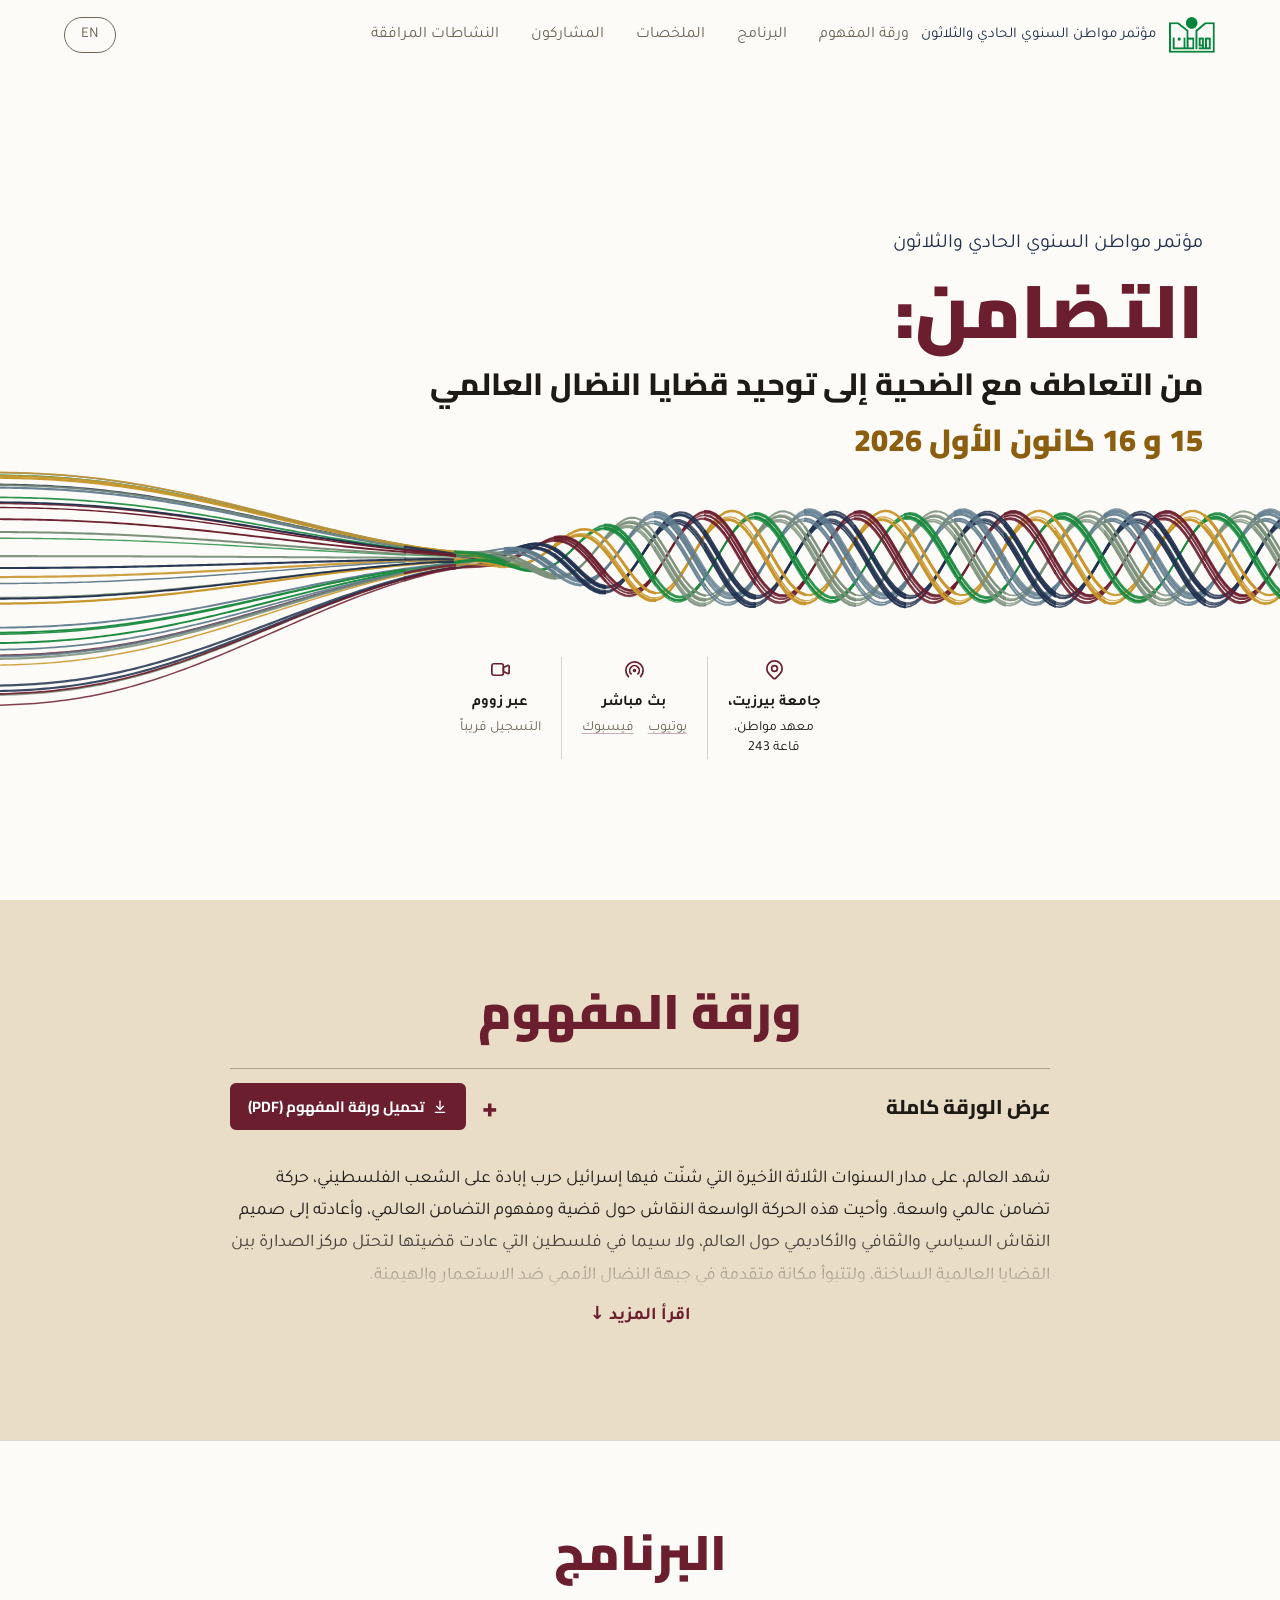
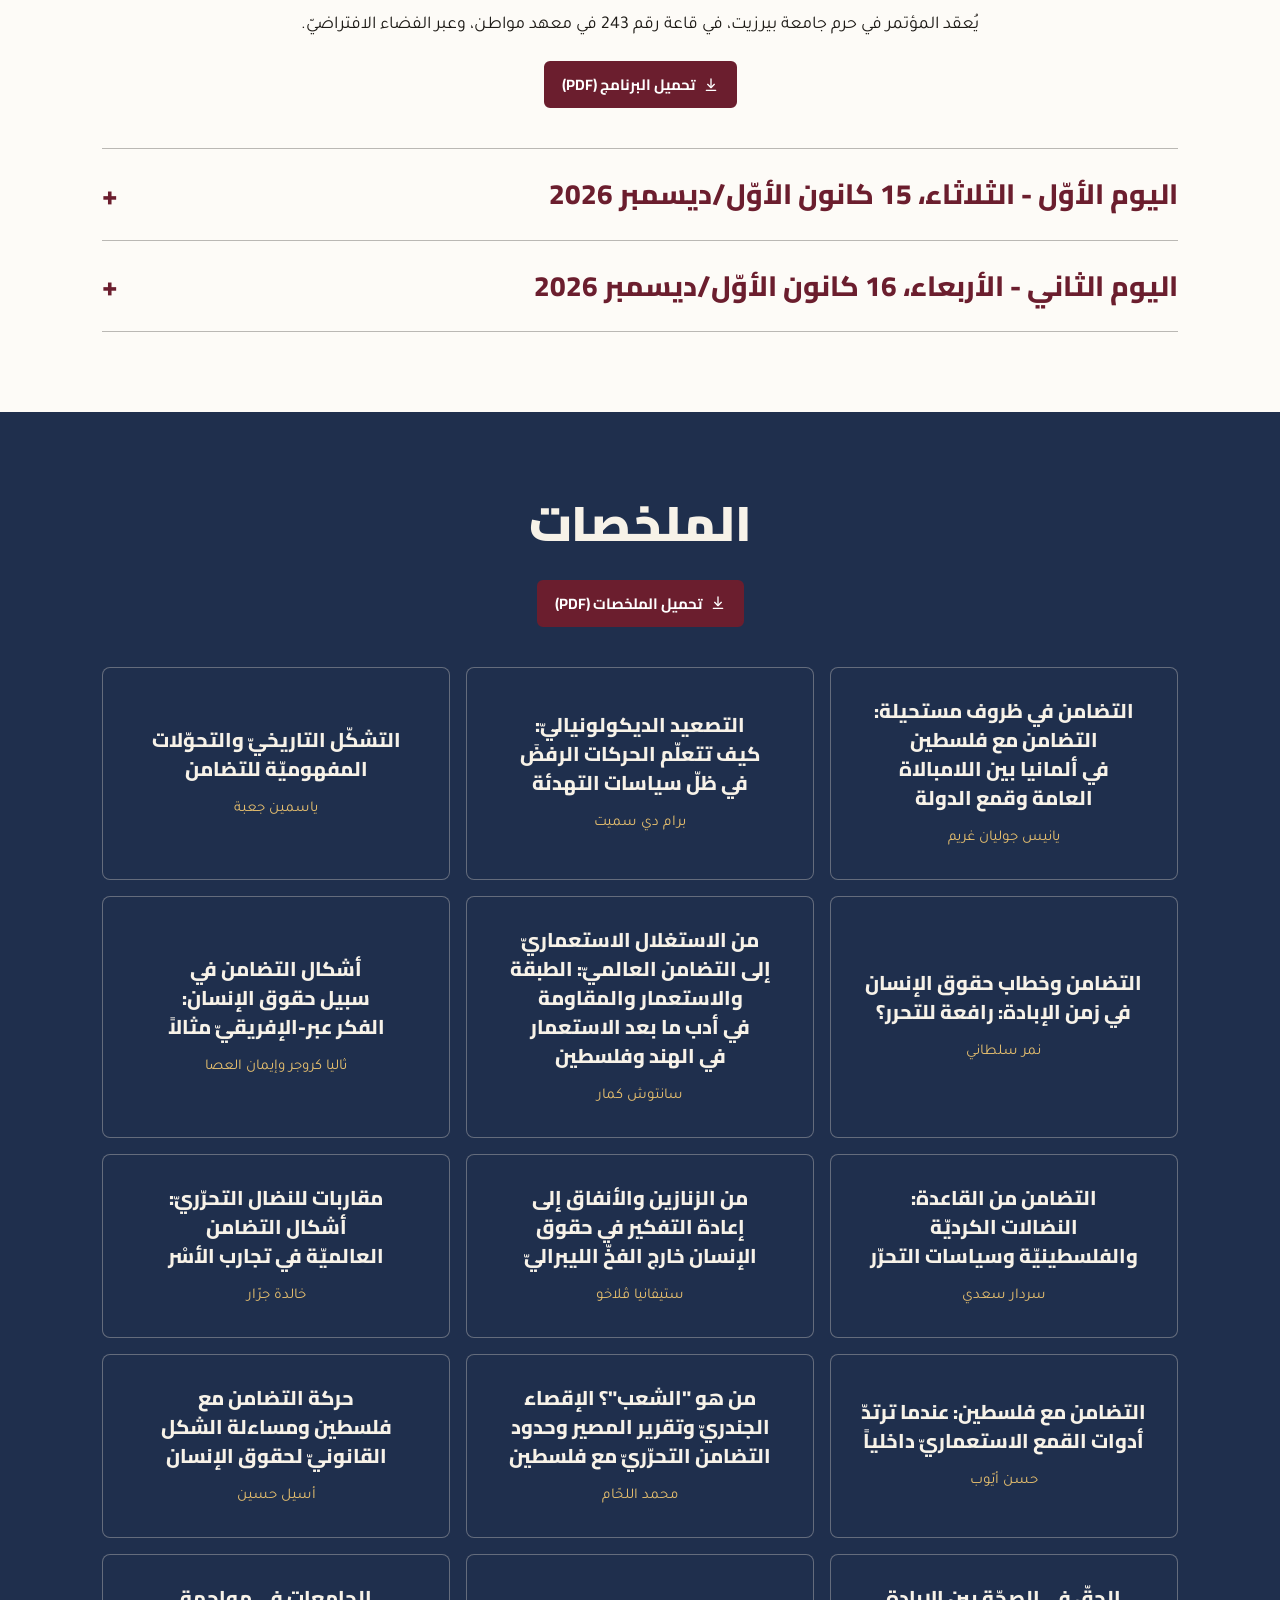
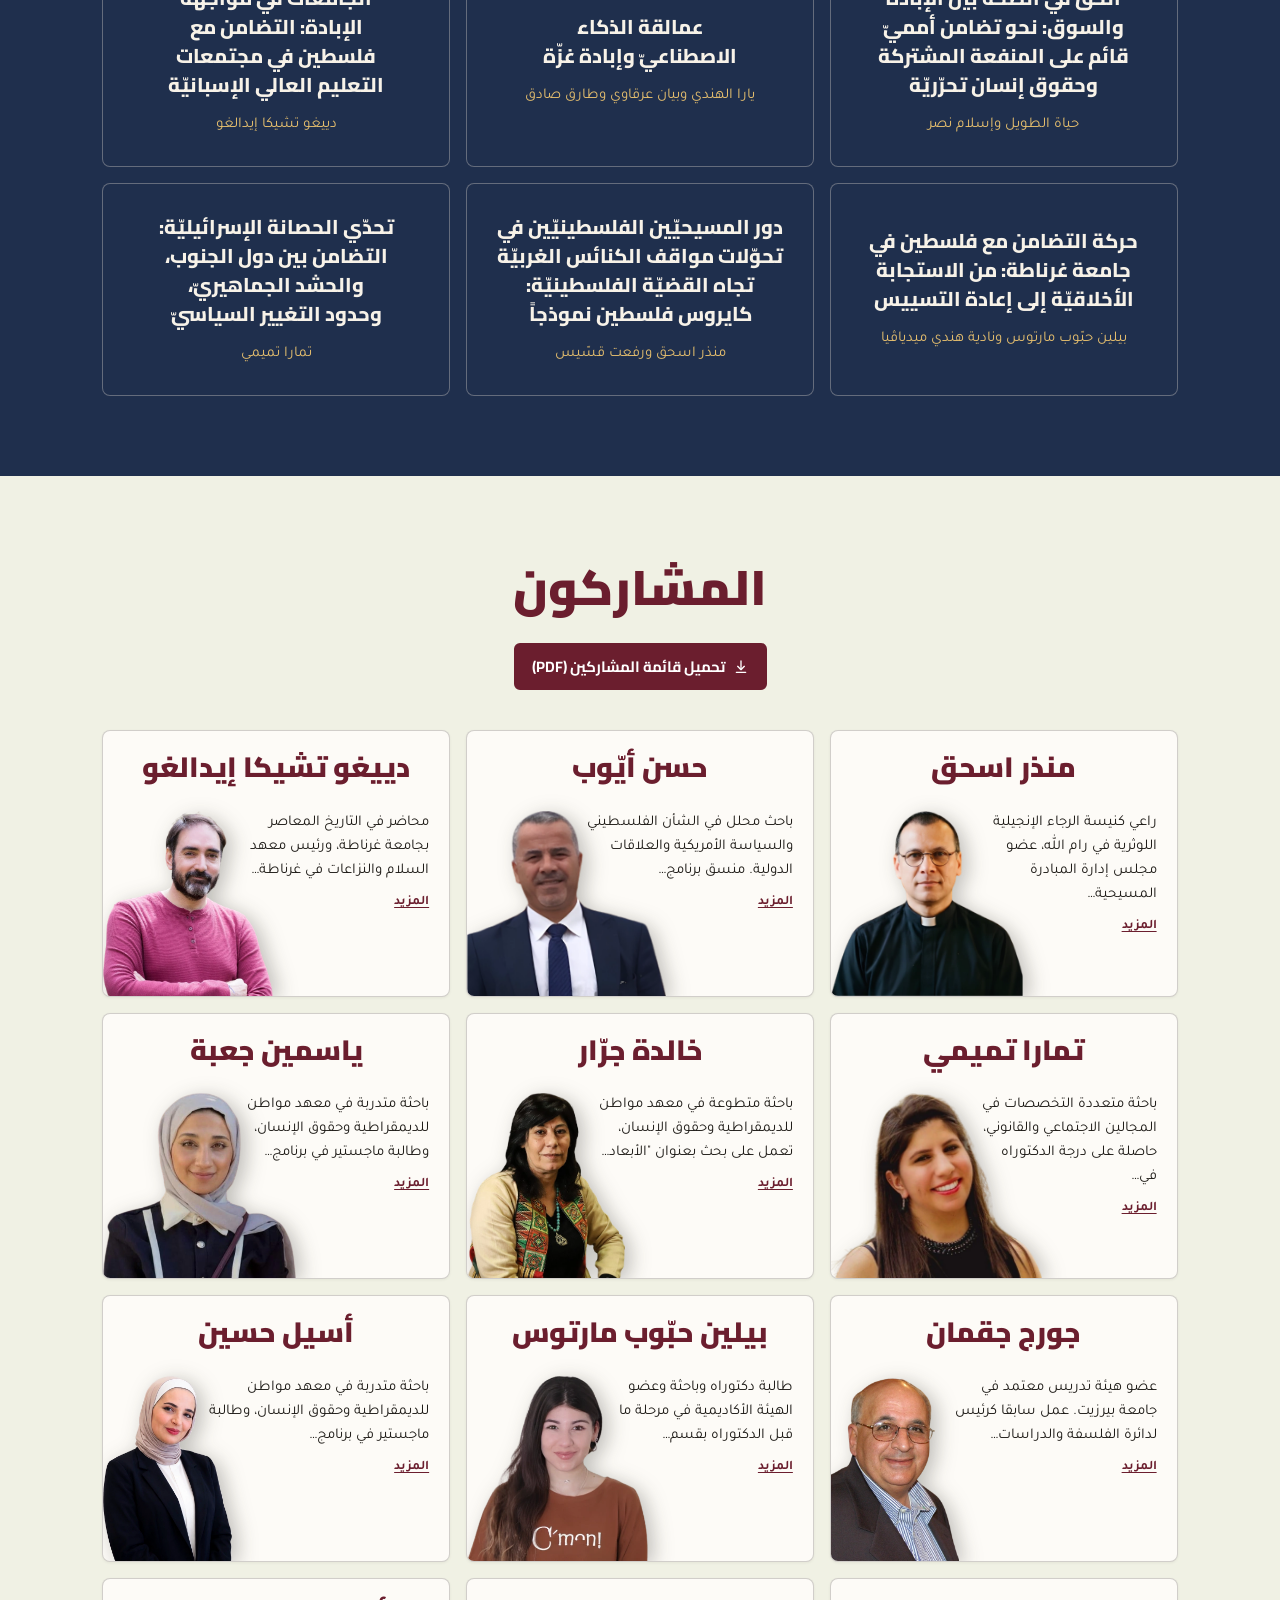
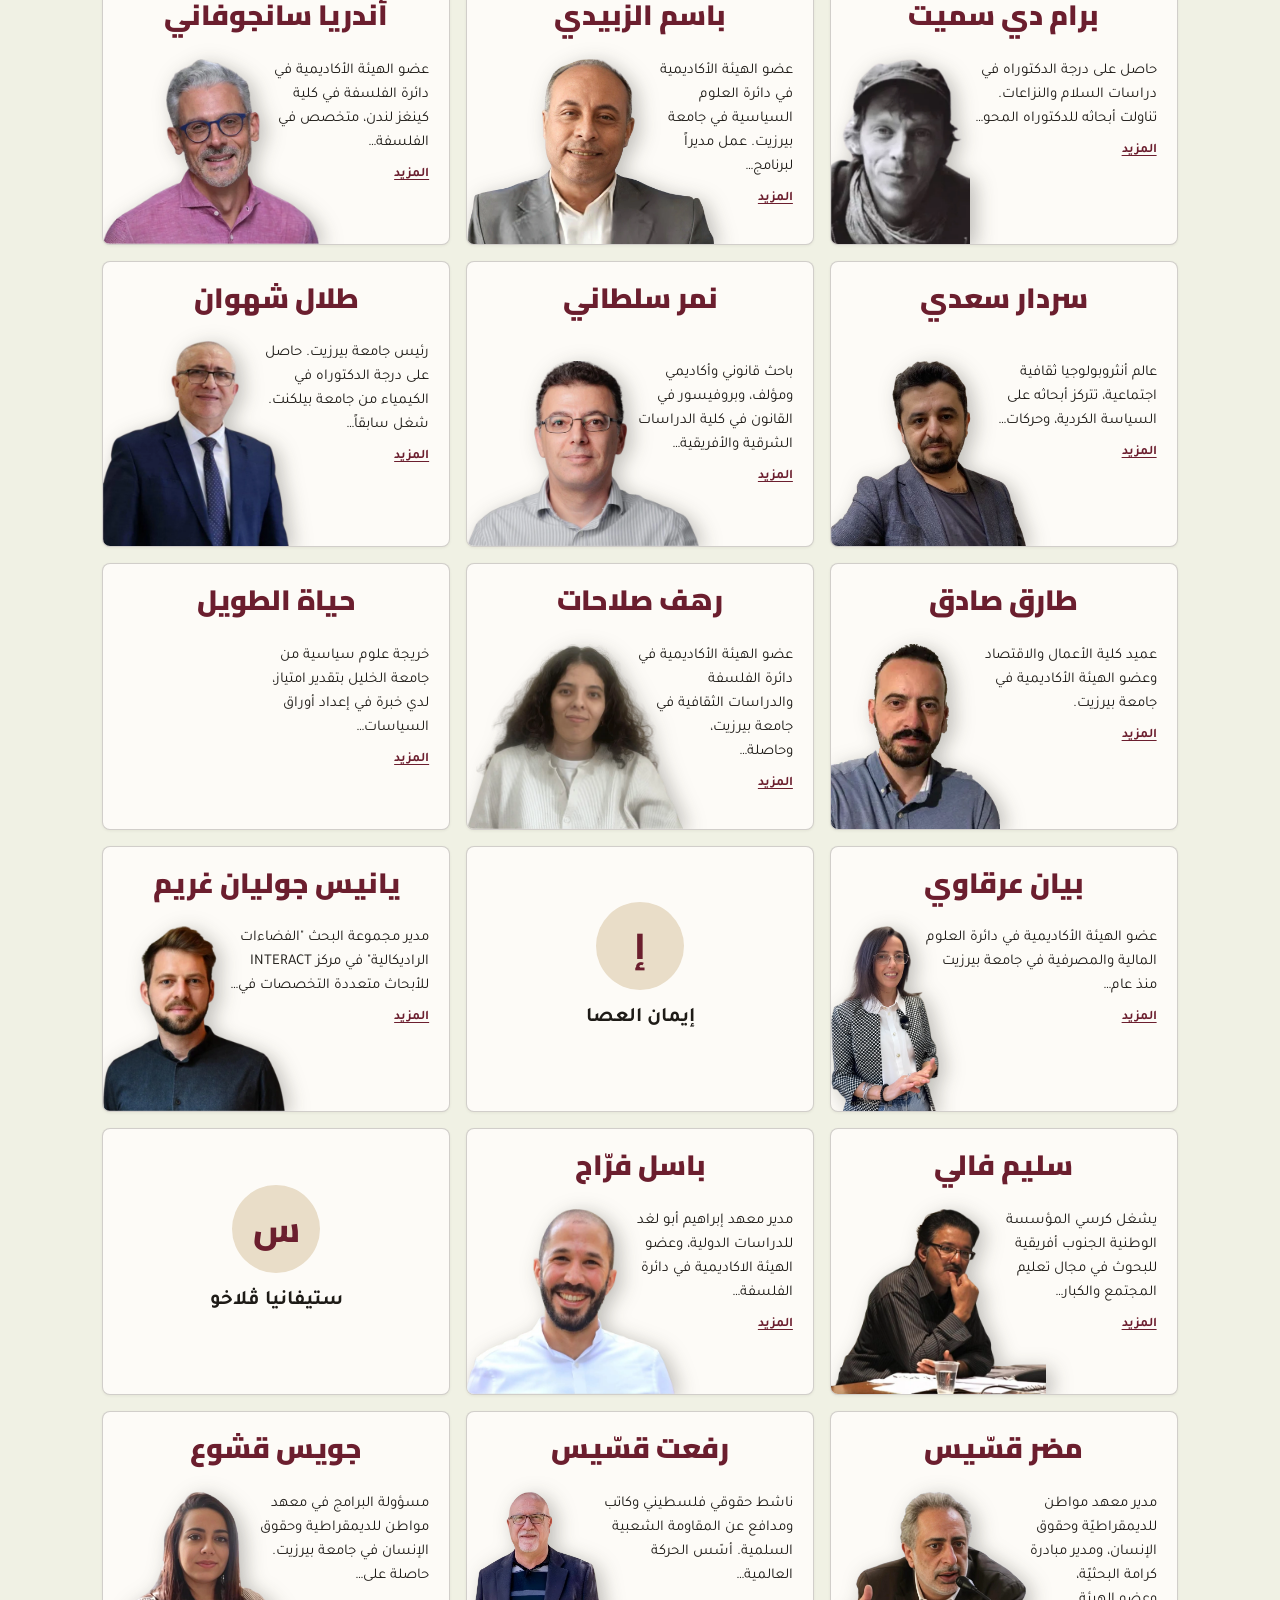
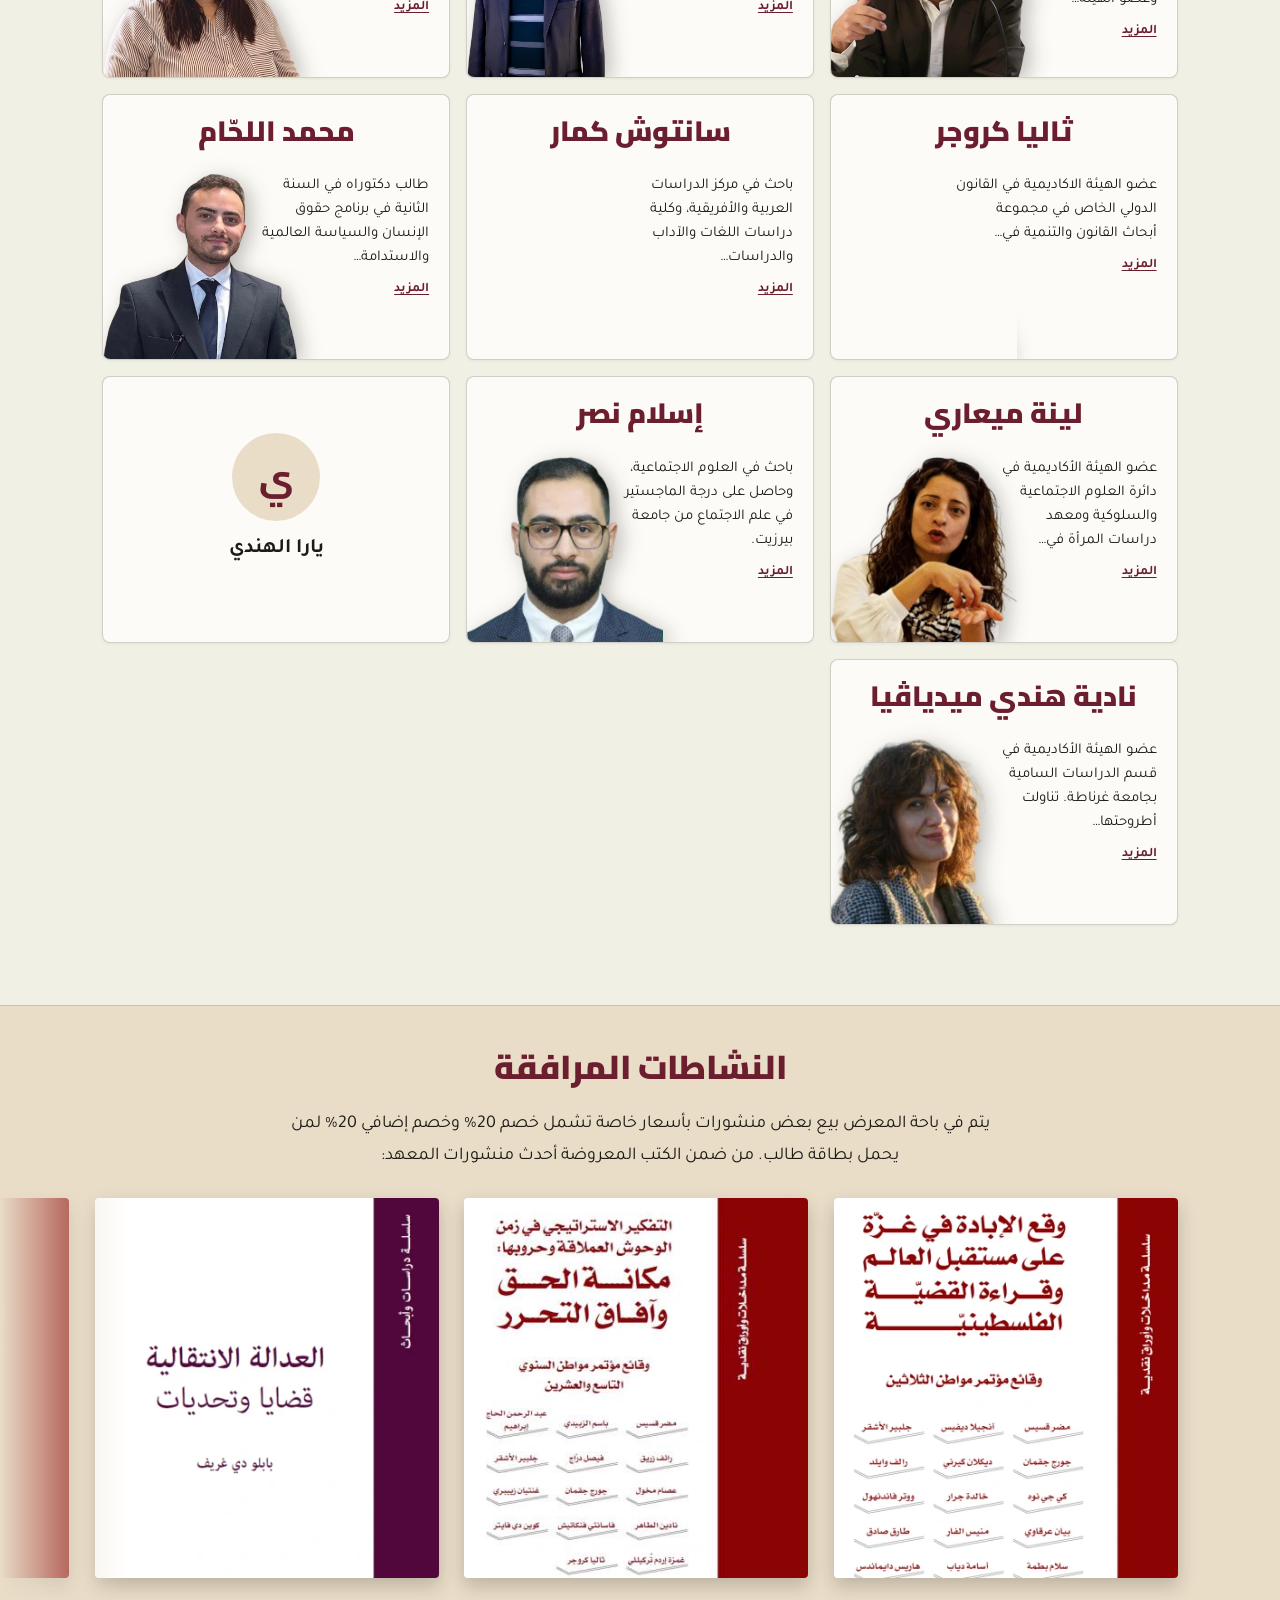
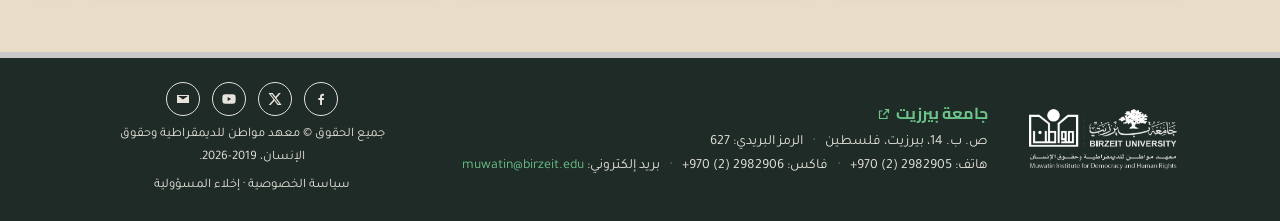
==== commit 2ebcc1b8: "Campus column: Birzeit University as the title, no On campus heading" ====
--- a/index.html
+++ b/index.html
@@ -12,7 +12,7 @@
   <link rel="preload" href="assets/fonts/cairo-latin.woff2" as="font" type="font/woff2" crossorigin>
   <link rel="preload" href="assets/fonts/tajawal-400-arabic.woff2" as="font" type="font/woff2" crossorigin>
   <link rel="preload" href="assets/fonts/tajawal-400-latin.woff2" as="font" type="font/woff2" crossorigin>
-  <link rel="stylesheet" href="styles.css?v=92">
+  <link rel="stylesheet" href="styles.css?v=93">
 </head>
 <body data-lang="ar">
 
@@ -72,8 +72,8 @@
             <a class="attend-icons" href="https://www.google.com/maps?q=31.959278,35.182583" target="_blank" rel="noopener" tabindex="-1" aria-hidden="true">
               <svg viewBox="0 0 24 24" fill="none" stroke="currentColor" stroke-width="1.8" stroke-linecap="round" stroke-linejoin="round"><path d="M9 11a3 3 0 1 0 6 0a3 3 0 0 0 -6 0"/><path d="M17.657 16.657l-4.243 4.243a2 2 0 0 1 -2.827 0l-4.244 -4.243a8 8 0 1 1 11.314 0z"/></svg>
             </a>
-            <span class="attend-label"><span data-i18n="ar">في الحرم الجامعي</span><span data-i18n="en" lang="en" dir="ltr">On campus</span></span>
-            <a class="attend-detail" href="https://www.google.com/maps?q=31.959278,35.182583" target="_blank" rel="noopener"><span data-i18n="ar">جامعة بيرزيت،<br>معهد مواطن،<br>قاعة 243</span><span data-i18n="en" lang="en" dir="ltr">Birzeit University,<br>Muwatin Institute,<br>Hall 243</span></a>
+            <a class="attend-label" href="https://www.google.com/maps?q=31.959278,35.182583" target="_blank" rel="noopener"><span data-i18n="ar">جامعة بيرزيت،</span><span data-i18n="en" lang="en" dir="ltr">Birzeit University,</span></a>
+            <a class="attend-detail" href="https://www.google.com/maps?q=31.959278,35.182583" target="_blank" rel="noopener"><span data-i18n="ar">معهد مواطن،<br>قاعة 243</span><span data-i18n="en" lang="en" dir="ltr">Muwatin Institute,<br>Hall 243</span></a>
           </li>
           <li class="attend-item">
             <span class="attend-icons">
--- a/styles.css
+++ b/styles.css
@@ -1559,6 +1559,8 @@
 .attend-platforms { display: flex; flex-wrap: wrap; justify-content: center; gap: 4px 14px; }
 .attend-platforms a { display: inline-flex; align-items: center; gap: 6px; }
 .attend-label { font-weight: 800; font-size: 15px; color: var(--ink); }
+a.attend-label { text-decoration: none; }
+a.attend-label:hover { color: var(--wine); }
 .attend-detail { font-size: 14px; line-height: 1.45; color: var(--muted); }
 a.attend-detail,
 .attend-detail a { color: inherit; text-decoration: underline; text-decoration-color: rgba(107, 30, 46, 0.35); text-underline-offset: 3px; }
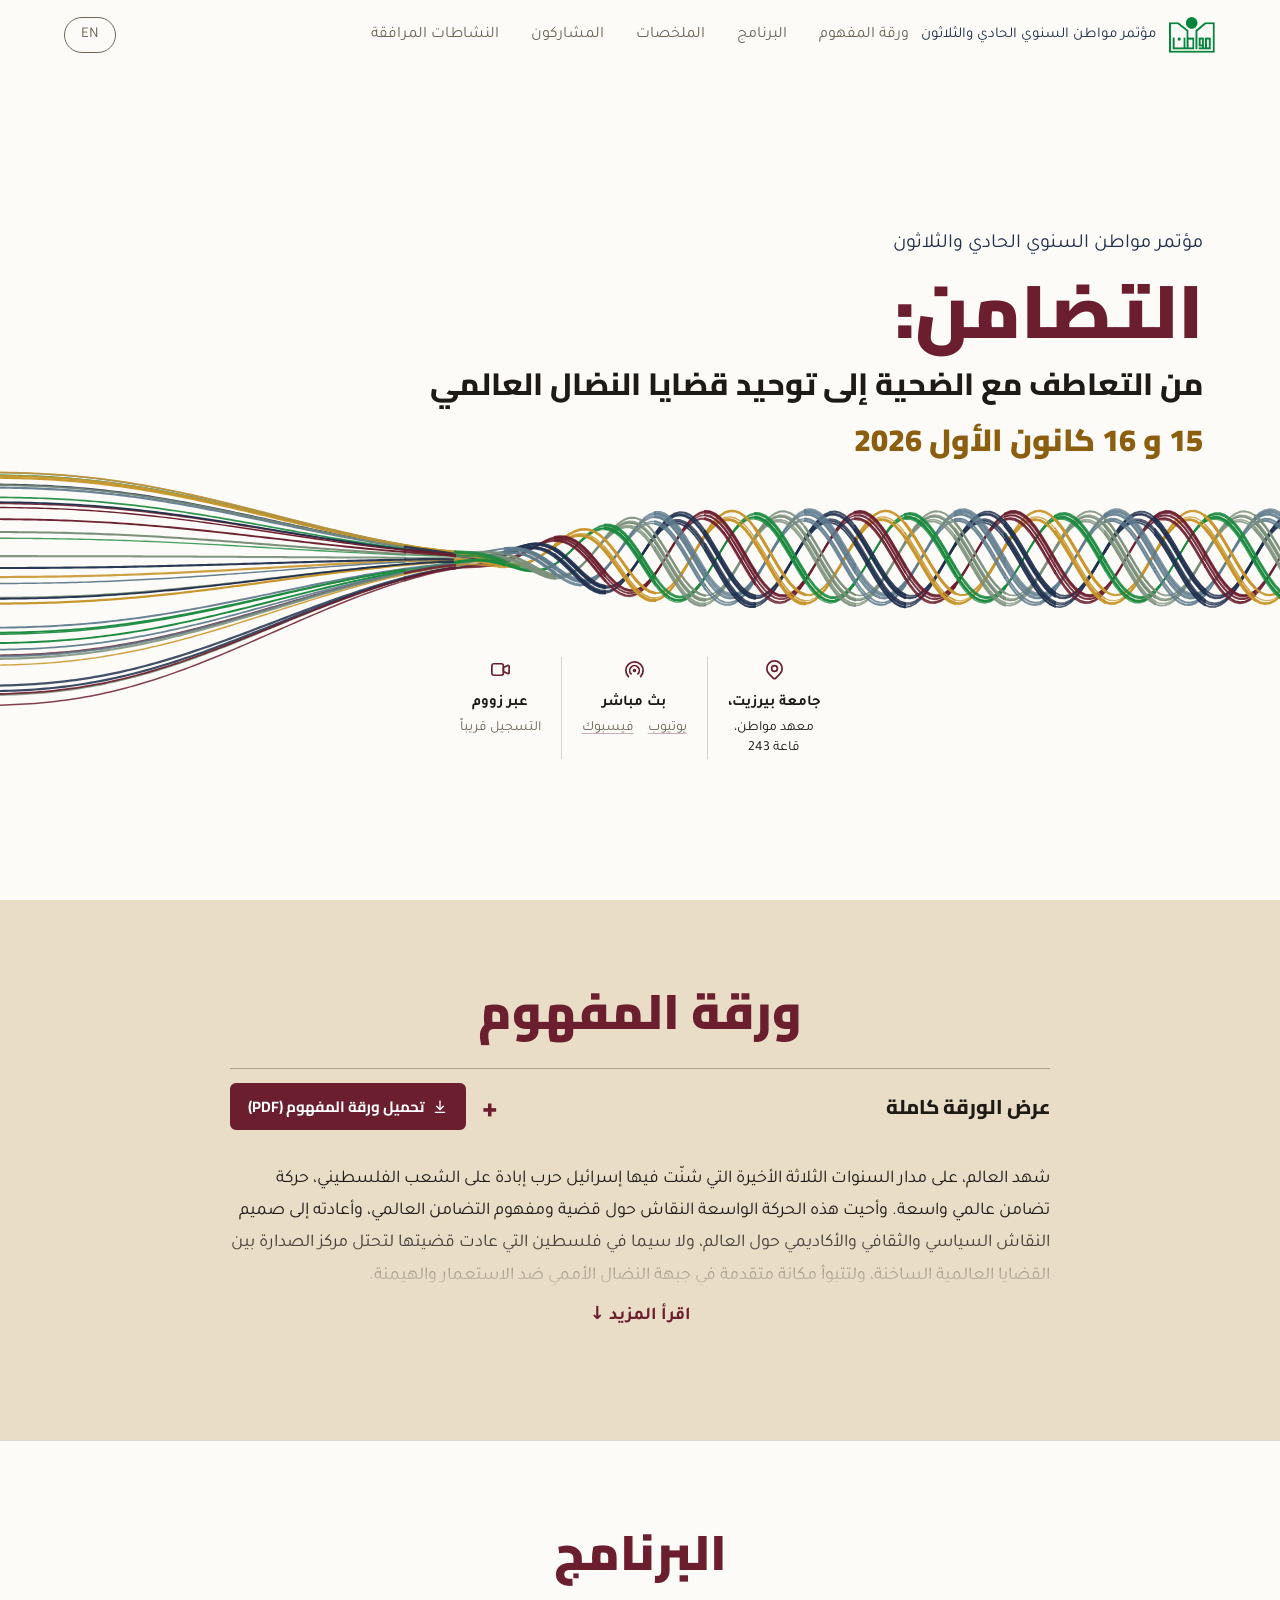
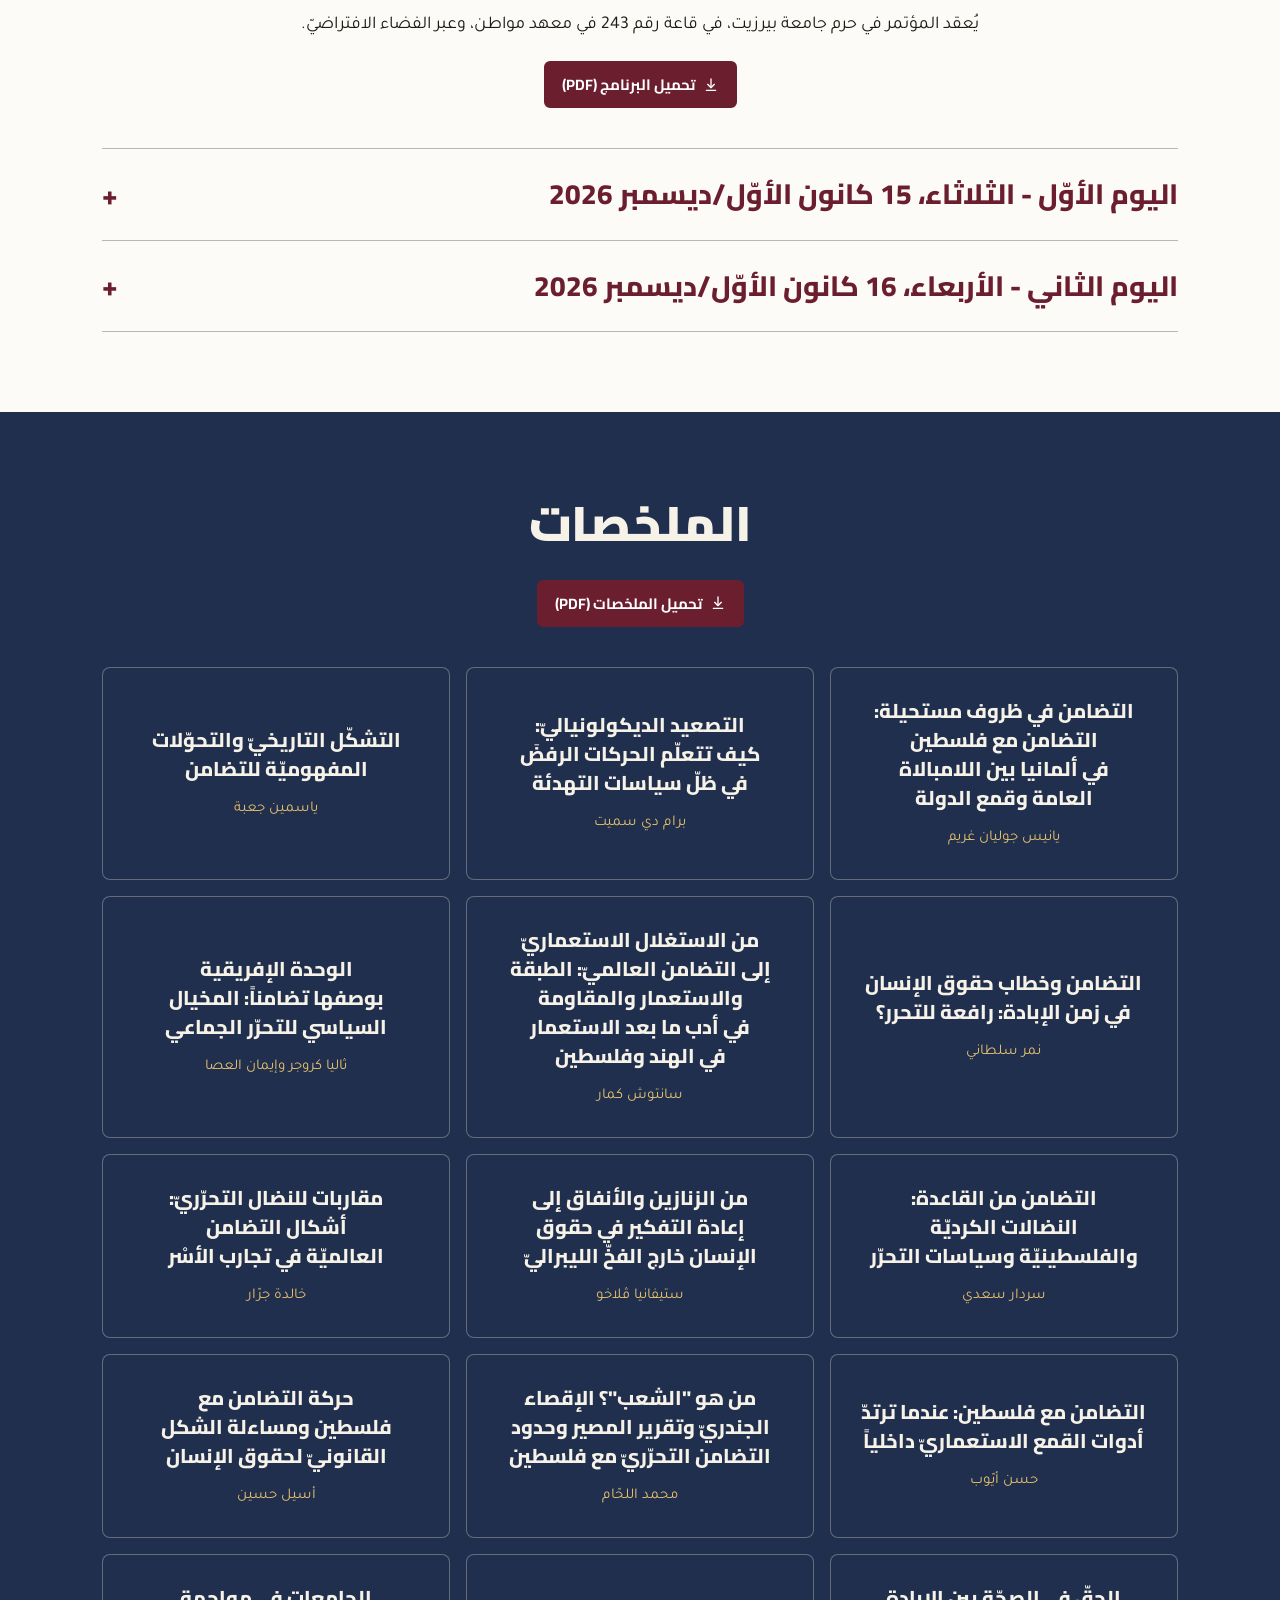
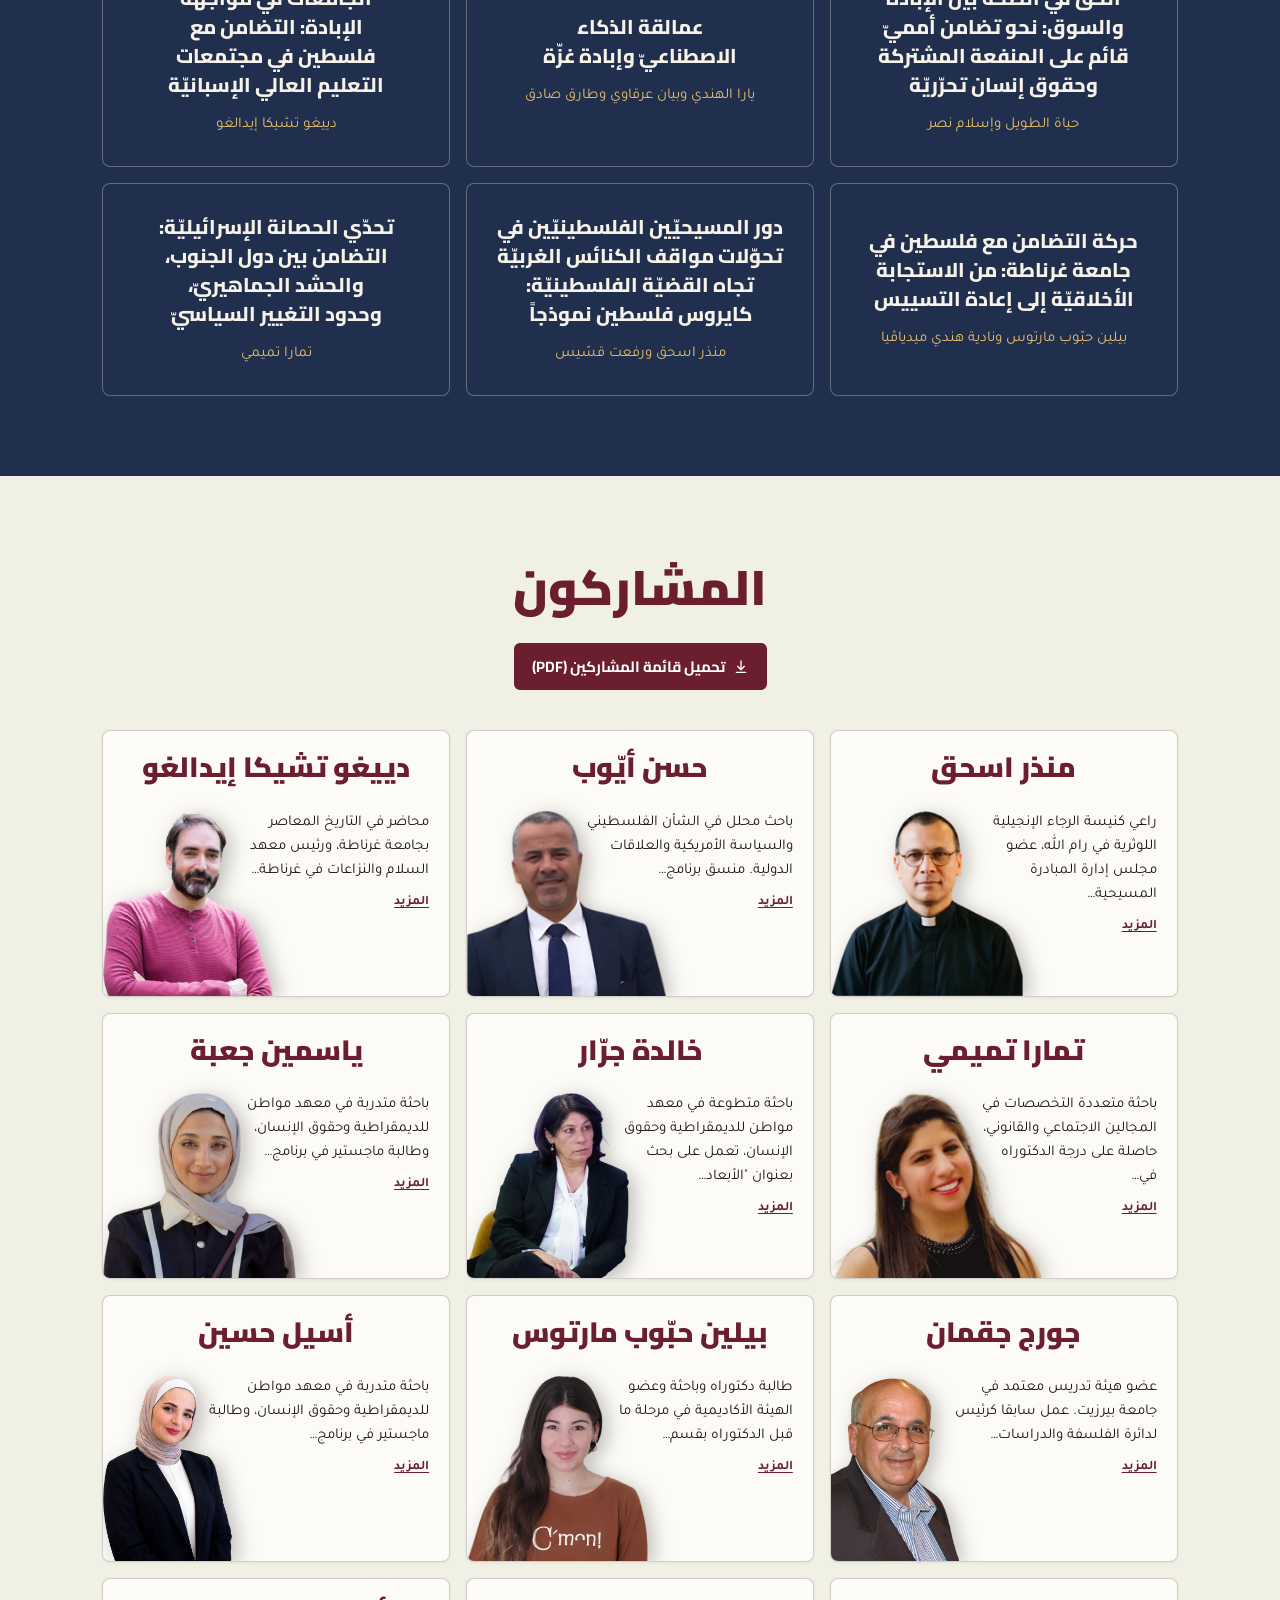
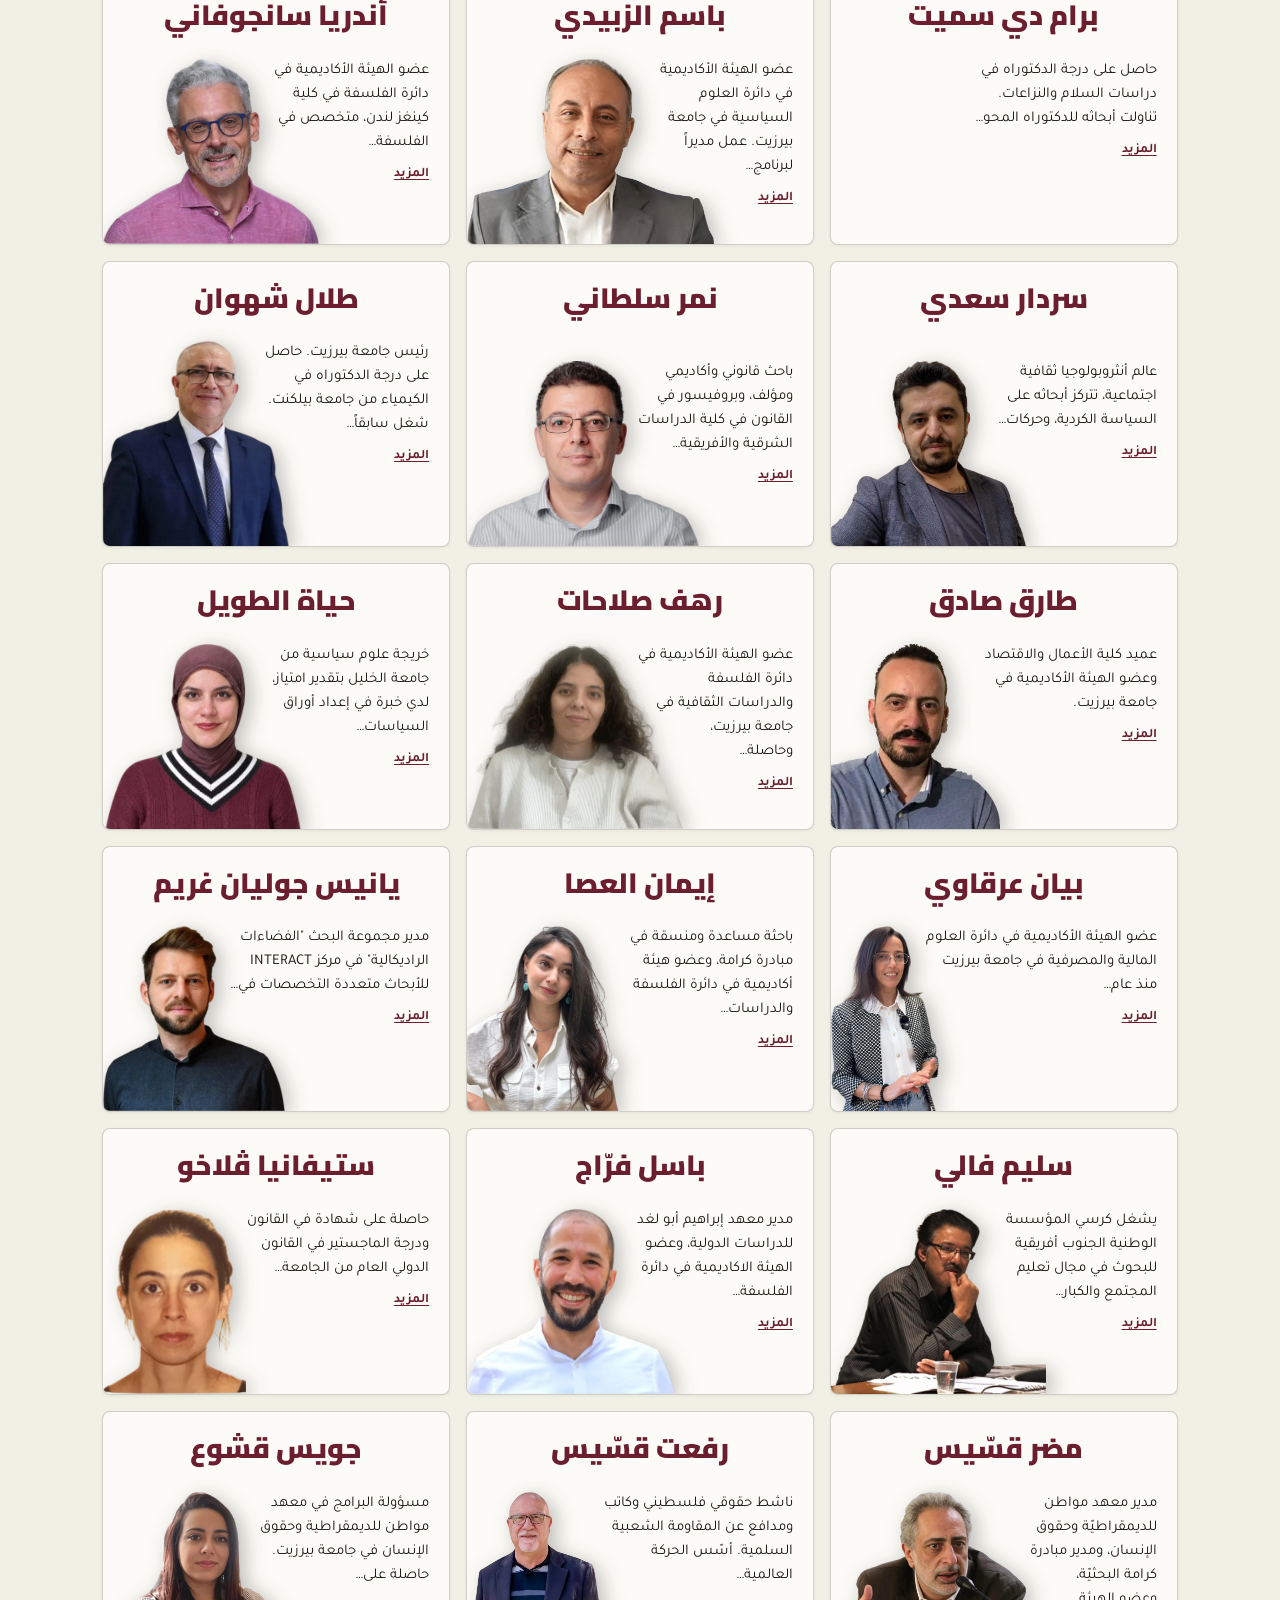
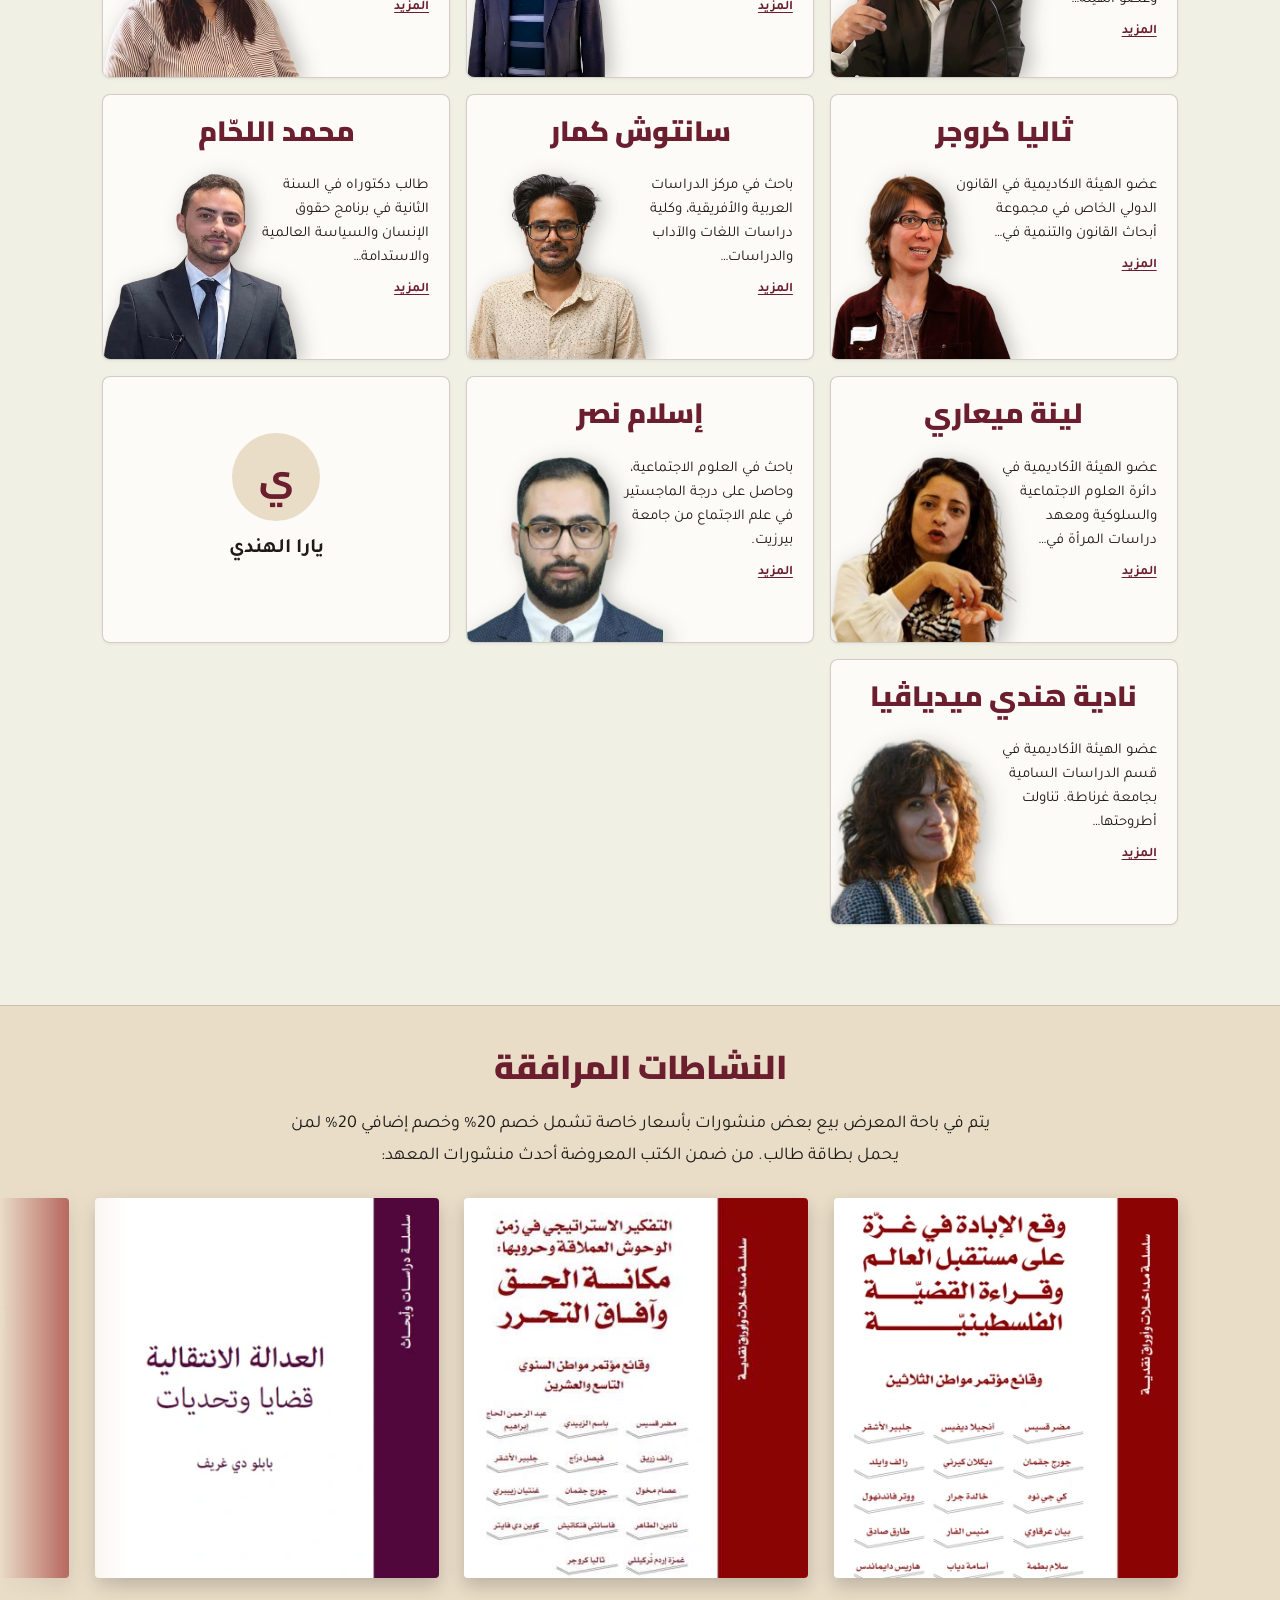
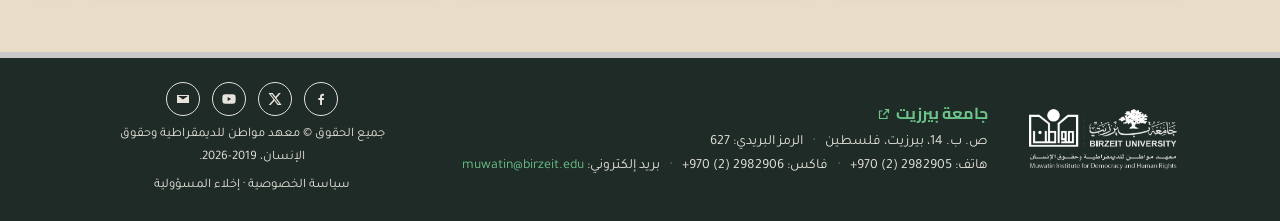
==== commit d1f4634d: "Final programme, abstracts and participants; new photos Programme, abstracts and participants PDFs (" ====
--- a/index.html
+++ b/index.html
@@ -180,12 +180,12 @@
       <div data-i18n="ar">
         <h2>البرنامج</h2>
         <p class="lede">يُعقد المؤتمر في حرم جامعة بيرزيت، في قاعة رقم 243 في معهد مواطن، وعبر الفضاء الافتراضيّ.</p>
-        <p class="section-download"><a class="download-btn" href="assets/programme-ar.pdf" download="Muwatin-31-Programme-AR.pdf"><svg viewBox="0 0 24 24" width="20" height="20" fill="none" stroke="currentColor" stroke-width="2" stroke-linecap="round" stroke-linejoin="round" aria-hidden="true"><path d="M12 3v12"/><path d="M7 11l5 5 5-5"/><path d="M5 20h14"/></svg><span class="dl-long">تحميل البرنامج (PDF)</span><span class="dl-short">تحميل PDF</span></a></p>
+        <p class="section-download"><a class="download-btn" href="assets/programme-ar.pdf?v=2" download="Muwatin-31-Programme-AR.pdf"><svg viewBox="0 0 24 24" width="20" height="20" fill="none" stroke="currentColor" stroke-width="2" stroke-linecap="round" stroke-linejoin="round" aria-hidden="true"><path d="M12 3v12"/><path d="M7 11l5 5 5-5"/><path d="M5 20h14"/></svg><span class="dl-long">تحميل البرنامج (PDF)</span><span class="dl-short">تحميل PDF</span></a></p>
       </div>
       <div data-i18n="en" lang="en" dir="ltr">
         <h2>Programme</h2>
         <p class="lede">Held at Birzeit University (Hall 243 – Muwatin Institute) and online.</p>
-        <p class="section-download"><a class="download-btn" href="assets/programme-en.pdf" download="Muwatin-31-Programme-EN.pdf"><svg viewBox="0 0 24 24" width="20" height="20" fill="none" stroke="currentColor" stroke-width="2" stroke-linecap="round" stroke-linejoin="round" aria-hidden="true"><path d="M12 3v12"/><path d="M7 11l5 5 5-5"/><path d="M5 20h14"/></svg><span class="dl-long">Download the programme (PDF)</span><span class="dl-short">Download PDF</span></a></p>
+        <p class="section-download"><a class="download-btn" href="assets/programme-en.pdf?v=2" download="Muwatin-31-Programme-EN.pdf"><svg viewBox="0 0 24 24" width="20" height="20" fill="none" stroke="currentColor" stroke-width="2" stroke-linecap="round" stroke-linejoin="round" aria-hidden="true"><path d="M12 3v12"/><path d="M7 11l5 5 5-5"/><path d="M5 20h14"/></svg><span class="dl-long">Download the programme (PDF)</span><span class="dl-short">Download PDF</span></a></p>
       </div>
 
       <div id="program-days"></div>
@@ -194,11 +194,11 @@
     <section id="abstracts" class="block block-alt reveal">
       <div data-i18n="ar">
         <h2>الملخصات</h2>
-        <p class="section-download"><a class="download-btn" href="assets/abstracts-ar.pdf" download="Muwatin-31-Abstracts-AR.pdf"><svg viewBox="0 0 24 24" width="20" height="20" fill="none" stroke="currentColor" stroke-width="2" stroke-linecap="round" stroke-linejoin="round" aria-hidden="true"><path d="M12 3v12"/><path d="M7 11l5 5 5-5"/><path d="M5 20h14"/></svg><span class="dl-long">تحميل الملخصات (PDF)</span><span class="dl-short">تحميل PDF</span></a></p>
+        <p class="section-download"><a class="download-btn" href="assets/abstracts-ar.pdf?v=2" download="Muwatin-31-Abstracts-AR.pdf"><svg viewBox="0 0 24 24" width="20" height="20" fill="none" stroke="currentColor" stroke-width="2" stroke-linecap="round" stroke-linejoin="round" aria-hidden="true"><path d="M12 3v12"/><path d="M7 11l5 5 5-5"/><path d="M5 20h14"/></svg><span class="dl-long">تحميل الملخصات (PDF)</span><span class="dl-short">تحميل PDF</span></a></p>
       </div>
       <div data-i18n="en" lang="en" dir="ltr">
         <h2>Abstracts</h2>
-        <p class="section-download"><a class="download-btn" href="assets/abstracts-en.pdf" download="Muwatin-31-Abstracts-EN.pdf"><svg viewBox="0 0 24 24" width="20" height="20" fill="none" stroke="currentColor" stroke-width="2" stroke-linecap="round" stroke-linejoin="round" aria-hidden="true"><path d="M12 3v12"/><path d="M7 11l5 5 5-5"/><path d="M5 20h14"/></svg><span class="dl-long">Download the abstracts (PDF)</span><span class="dl-short">Download PDF</span></a></p>
+        <p class="section-download"><a class="download-btn" href="assets/abstracts-en.pdf?v=2" download="Muwatin-31-Abstracts-EN.pdf"><svg viewBox="0 0 24 24" width="20" height="20" fill="none" stroke="currentColor" stroke-width="2" stroke-linecap="round" stroke-linejoin="round" aria-hidden="true"><path d="M12 3v12"/><path d="M7 11l5 5 5-5"/><path d="M5 20h14"/></svg><span class="dl-long">Download the abstracts (PDF)</span><span class="dl-short">Download PDF</span></a></p>
       </div>
 
       <div class="abstracts" id="abstracts-list"></div>
@@ -207,11 +207,11 @@
     <section id="participants" class="block reveal">
       <div data-i18n="ar">
         <h2>المشاركون</h2>
-        <p class="section-download"><a class="download-btn" href="assets/participants-ar.pdf" download="Muwatin-31-Participants-AR.pdf"><svg viewBox="0 0 24 24" width="20" height="20" fill="none" stroke="currentColor" stroke-width="2" stroke-linecap="round" stroke-linejoin="round" aria-hidden="true"><path d="M12 3v12"/><path d="M7 11l5 5 5-5"/><path d="M5 20h14"/></svg><span class="dl-long">تحميل قائمة المشاركين (PDF)</span><span class="dl-short">تحميل PDF</span></a></p>
+        <p class="section-download"><a class="download-btn" href="assets/participants-ar.pdf?v=2" download="Muwatin-31-Participants-AR.pdf"><svg viewBox="0 0 24 24" width="20" height="20" fill="none" stroke="currentColor" stroke-width="2" stroke-linecap="round" stroke-linejoin="round" aria-hidden="true"><path d="M12 3v12"/><path d="M7 11l5 5 5-5"/><path d="M5 20h14"/></svg><span class="dl-long">تحميل قائمة المشاركين (PDF)</span><span class="dl-short">تحميل PDF</span></a></p>
       </div>
       <div data-i18n="en" lang="en" dir="ltr">
         <h2>Participants</h2>
-        <p class="section-download"><a class="download-btn" href="assets/participants-en.pdf" download="Muwatin-31-Participants-EN.pdf"><svg viewBox="0 0 24 24" width="20" height="20" fill="none" stroke="currentColor" stroke-width="2" stroke-linecap="round" stroke-linejoin="round" aria-hidden="true"><path d="M12 3v12"/><path d="M7 11l5 5 5-5"/><path d="M5 20h14"/></svg><span class="dl-long">Download the participants (PDF)</span><span class="dl-short">Download PDF</span></a></p>
+        <p class="section-download"><a class="download-btn" href="assets/participants-en.pdf?v=2" download="Muwatin-31-Participants-EN.pdf"><svg viewBox="0 0 24 24" width="20" height="20" fill="none" stroke="currentColor" stroke-width="2" stroke-linecap="round" stroke-linejoin="round" aria-hidden="true"><path d="M12 3v12"/><path d="M7 11l5 5 5-5"/><path d="M5 20h14"/></svg><span class="dl-long">Download the participants (PDF)</span><span class="dl-short">Download PDF</span></a></p>
       </div>
 
       <div class="participants" id="participants-list"></div>
@@ -274,6 +274,6 @@
     </div>
   </footer>
 
-  <script src="main.js?v=110"></script>
+  <script src="main.js?v=114"></script>
 </body>
 </html>
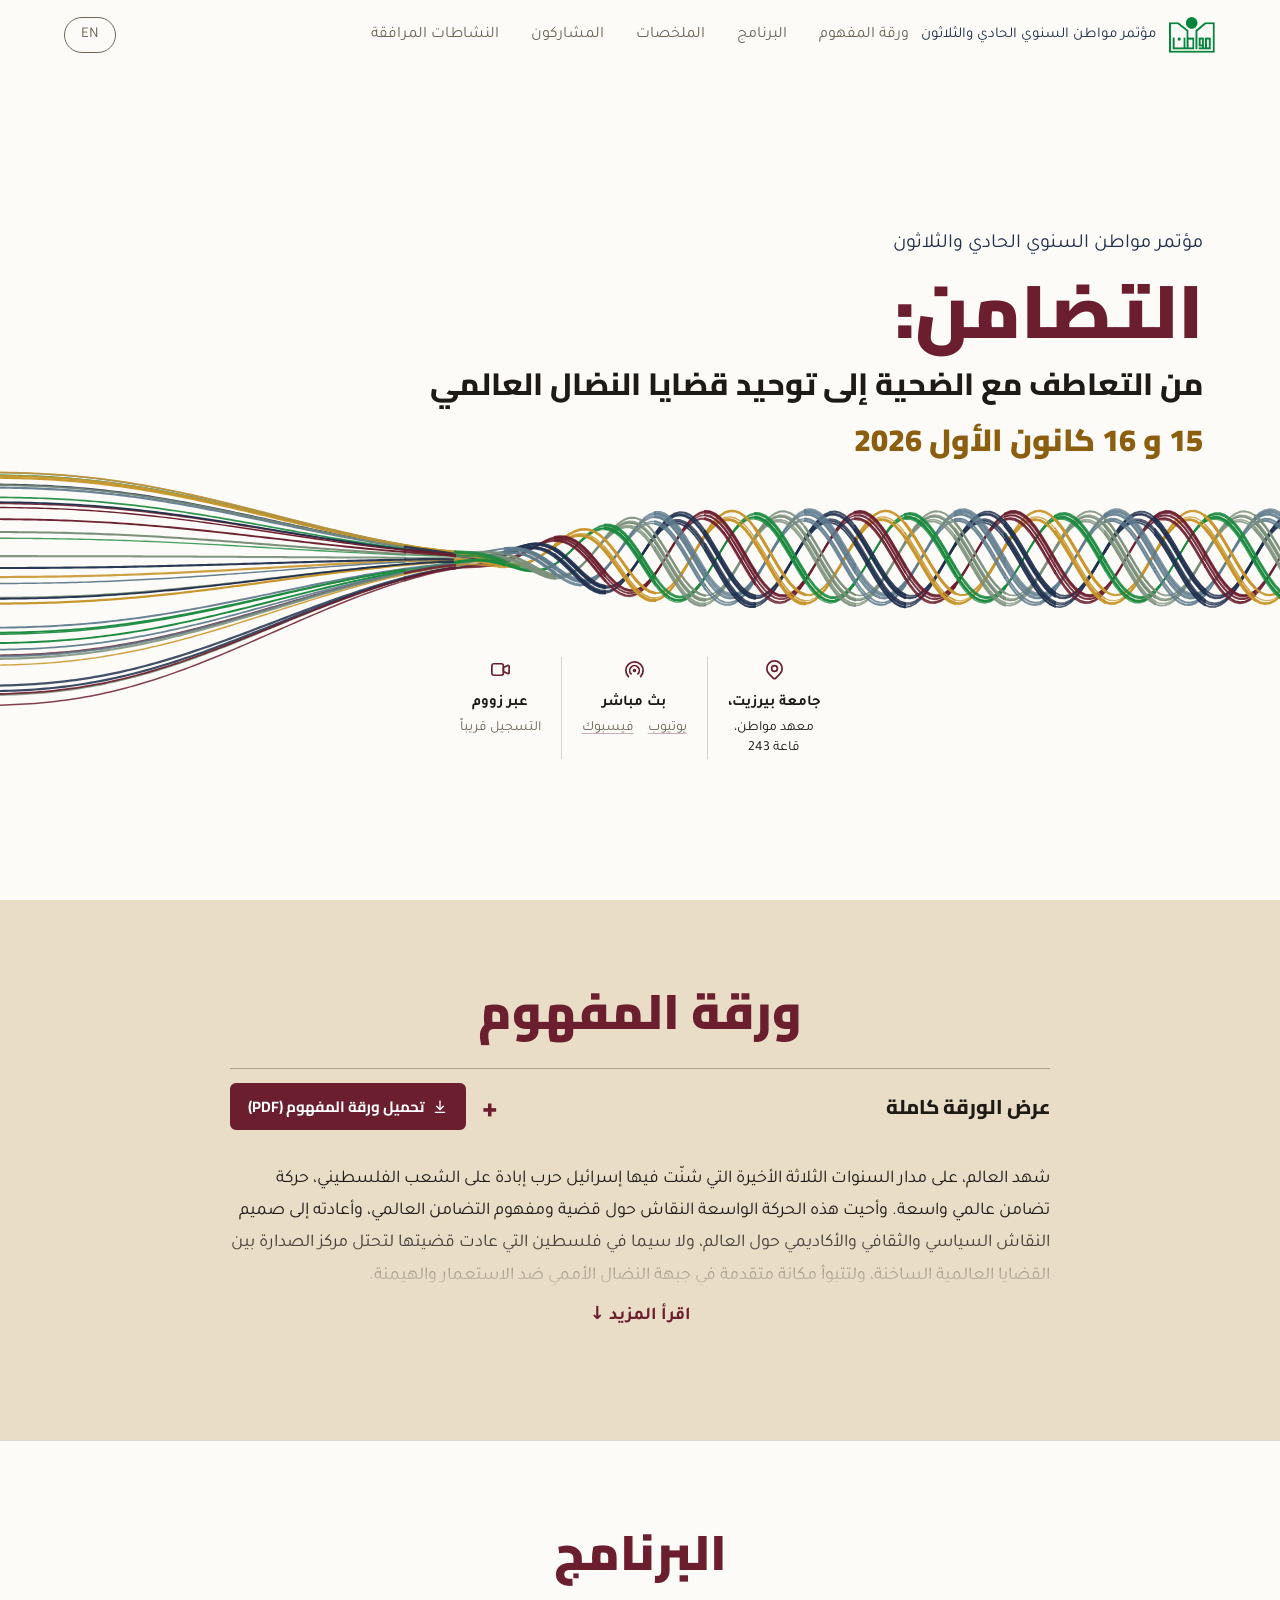
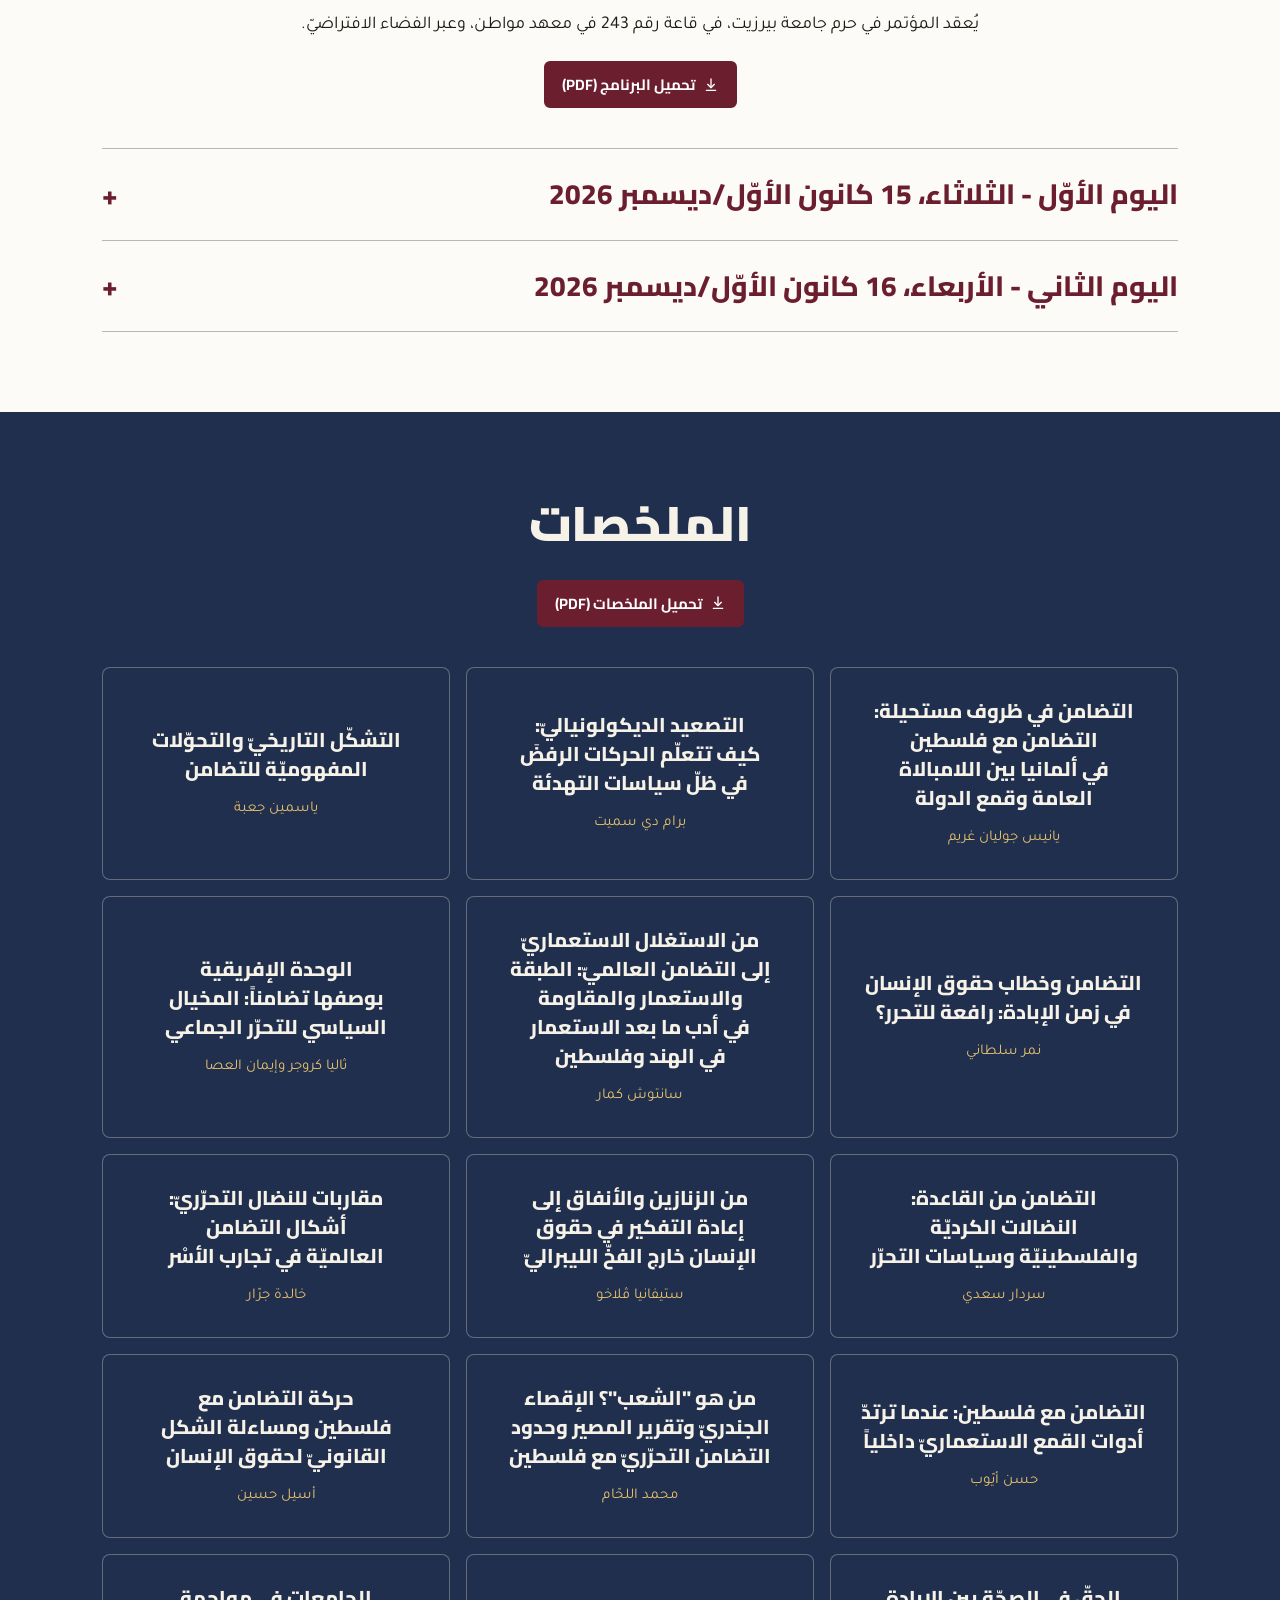
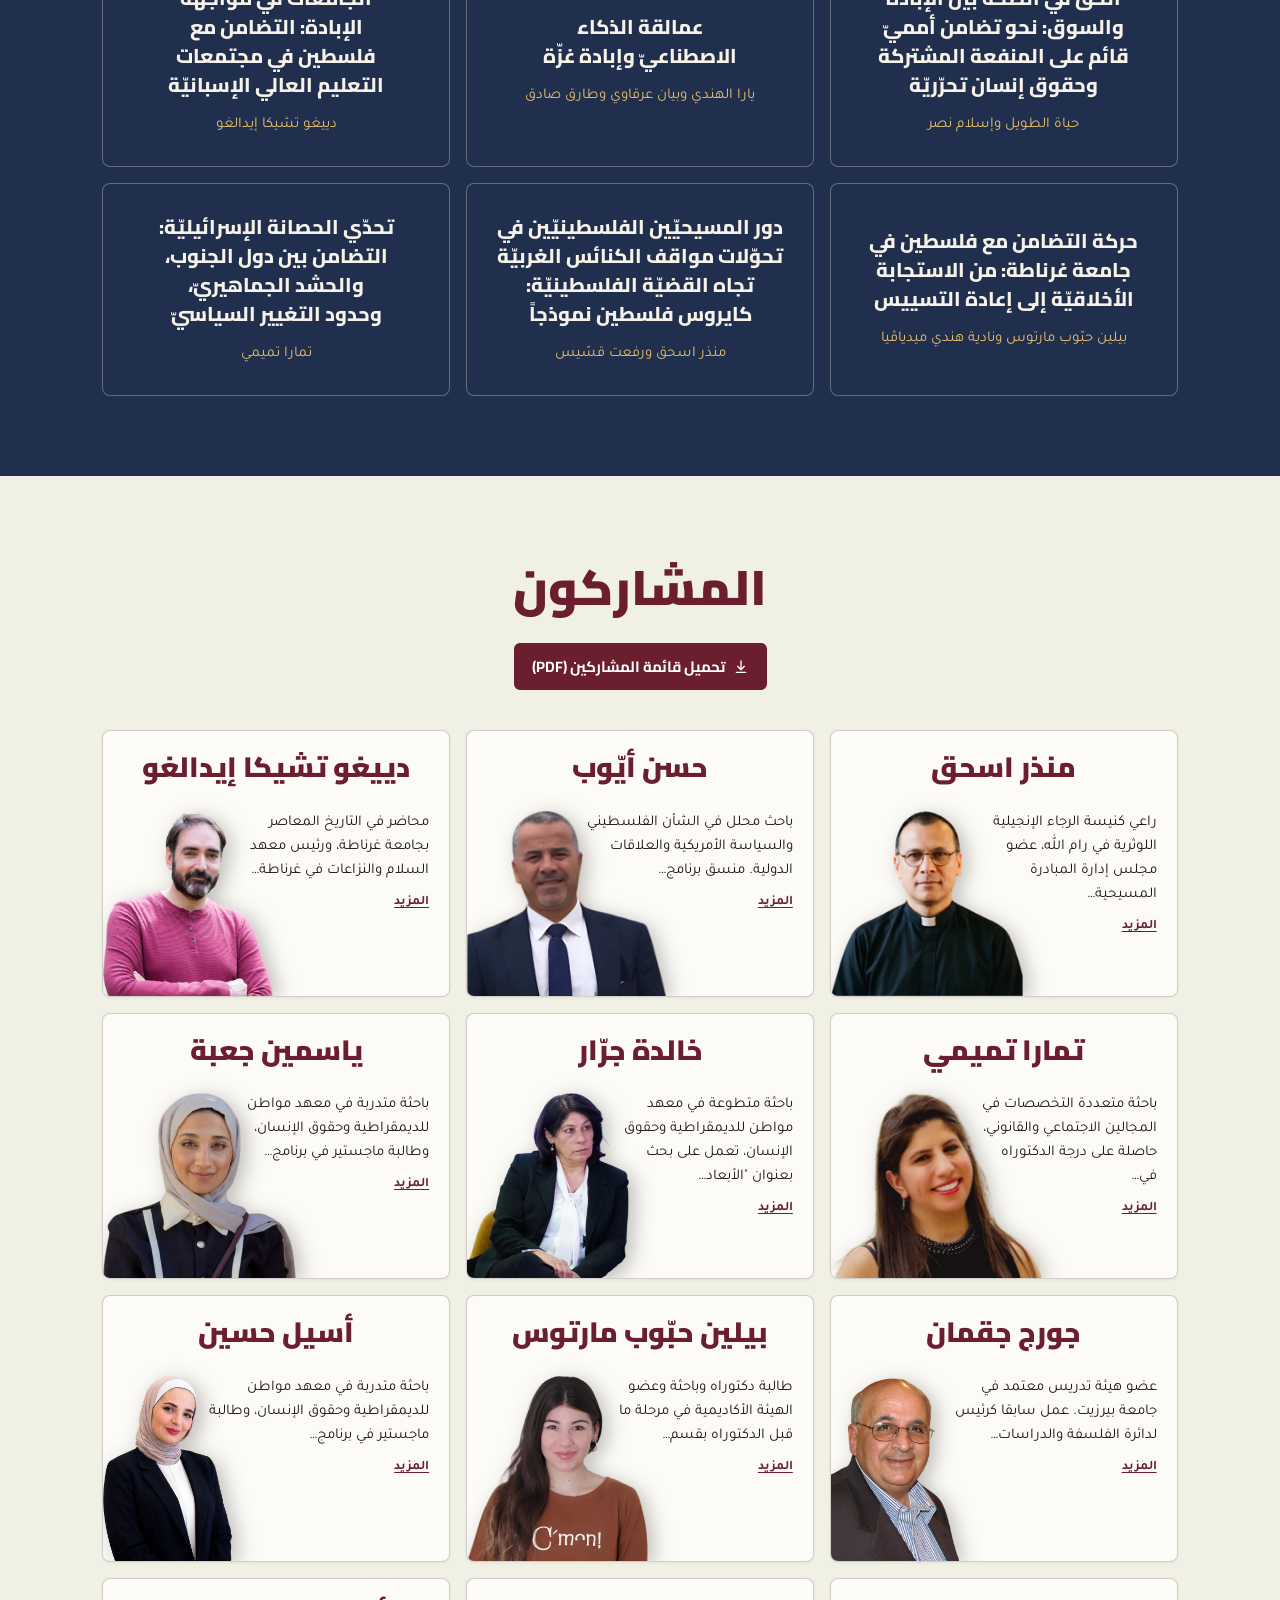
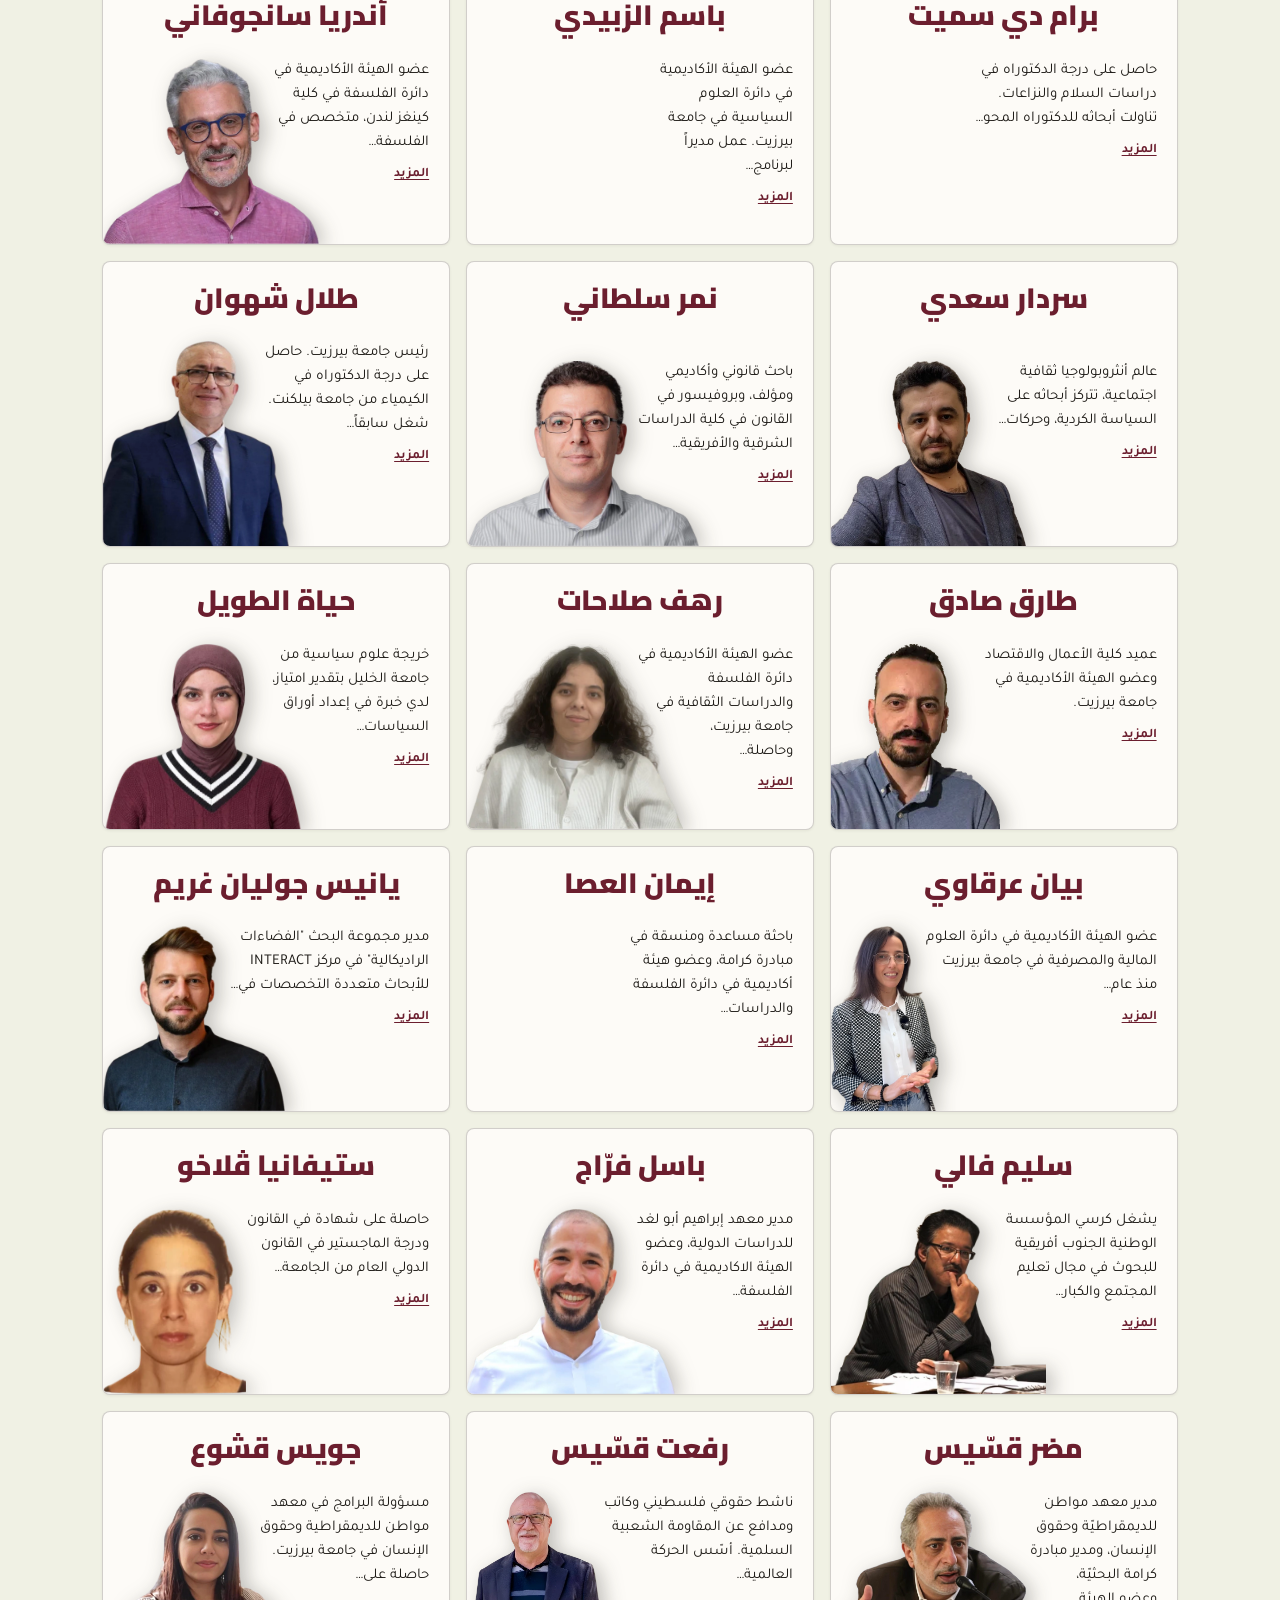
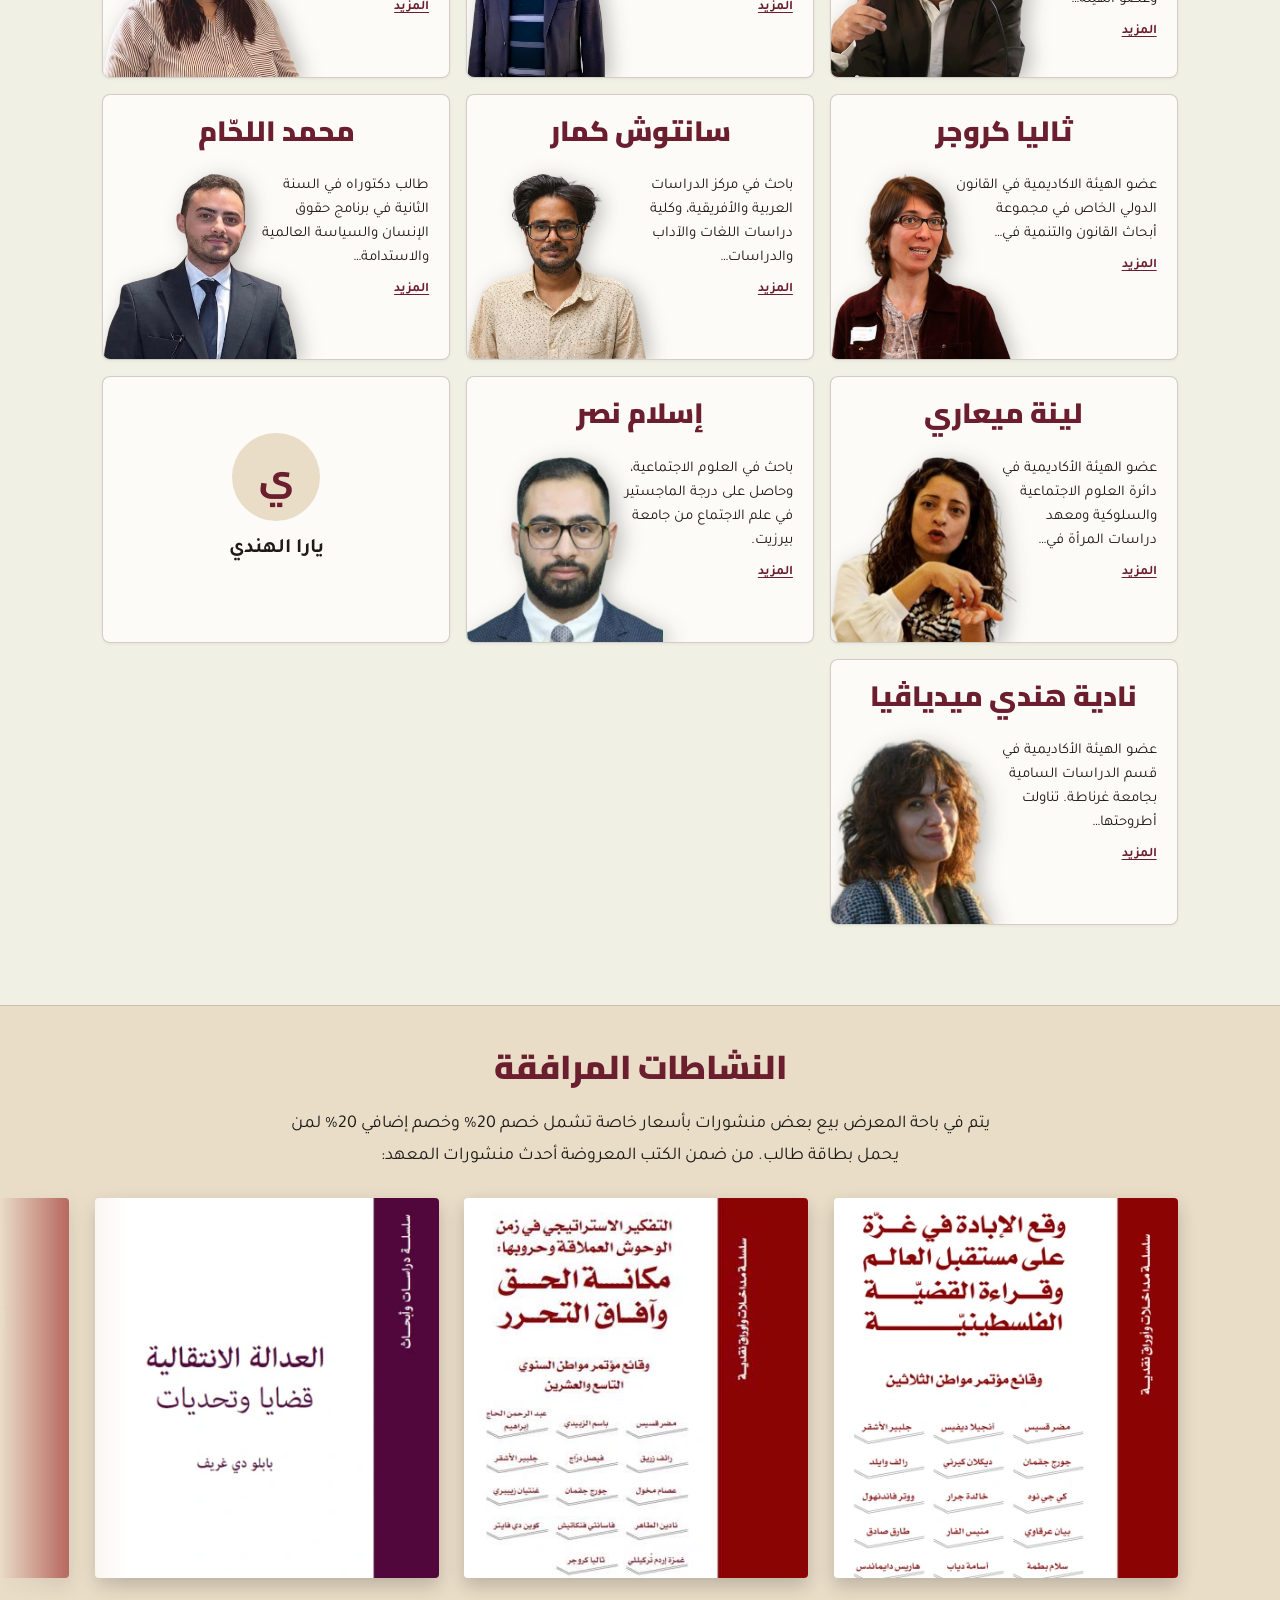
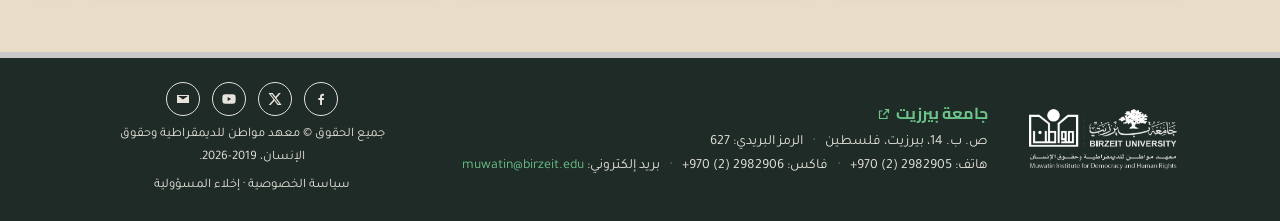
==== commit aadafc25: "Share links for abstracts and participants Each popup puts its own link in the address bar (#abstrac" ====
--- a/index.html
+++ b/index.html
@@ -12,7 +12,7 @@
   <link rel="preload" href="assets/fonts/cairo-latin.woff2" as="font" type="font/woff2" crossorigin>
   <link rel="preload" href="assets/fonts/tajawal-400-arabic.woff2" as="font" type="font/woff2" crossorigin>
   <link rel="preload" href="assets/fonts/tajawal-400-latin.woff2" as="font" type="font/woff2" crossorigin>
-  <link rel="stylesheet" href="styles.css?v=93">
+  <link rel="stylesheet" href="styles.css?v=94">
 </head>
 <body data-lang="ar">
 
@@ -274,6 +274,6 @@
     </div>
   </footer>
 
-  <script src="main.js?v=114"></script>
+  <script src="main.js?v=116"></script>
 </body>
 </html>
--- a/styles.css
+++ b/styles.css
@@ -481,6 +481,39 @@
   cursor: pointer;
 }
 .profile-close:hover { color: var(--wine); }
+/* Share: beside the close button; copies the popup's own link (or opens the phone's share sheet) */
+.profile-share {
+  position: absolute;
+  top: 8px;
+  inset-inline-end: 56px;
+  width: 44px;
+  height: 44px;
+  display: flex;
+  align-items: center;
+  justify-content: center;
+  padding: 0;
+  border: 0;
+  background: none;
+  color: var(--muted);
+  cursor: pointer;
+  z-index: 1;
+}
+.profile-share:hover, .profile-share.is-done { color: var(--wine); }
+.profile-share:focus-visible { outline: 2px solid var(--gold); outline-offset: 2px; border-radius: 6px; }
+.profile-share-done {
+  position: absolute;
+  top: calc(100% - 2px);
+  left: 50%;
+  transform: translate(-50%, -4px);
+  white-space: nowrap;
+  font-size: 13px;
+  font-weight: 700;
+  color: var(--green);
+  opacity: 0;
+  pointer-events: none;
+  transition: opacity .2s, transform .2s;
+}
+.profile-share.is-done .profile-share-done { opacity: 1; transform: translate(-50%, 0); }
 .profile-photo {
   display: block;
   width: 112px;
@@ -1240,6 +1273,7 @@
 .abstract-dialog .abstract-text p:last-child { margin-bottom: 0; }
 .abstract-dialog .abstract-text.is-empty { text-align: center; color: var(--muted); font-style: italic; }
 .abstract-sheet .profile-close { top: 12px; inset-inline-end: 14px; }
+.abstract-sheet .profile-share { top: 12px; inset-inline-end: 58px; }
 /* Previous / next: fixed at the sides of the screen, so they stay put while a long abstract scrolls */
 .abstract-dialog .profile-nav { position: fixed; top: 50%; color: var(--cream); }
 body[data-lang="ar"] .abstract-dialog .profile-next, body[data-lang="en"] .abstract-dialog .profile-prev { left: 24px; right: auto; }
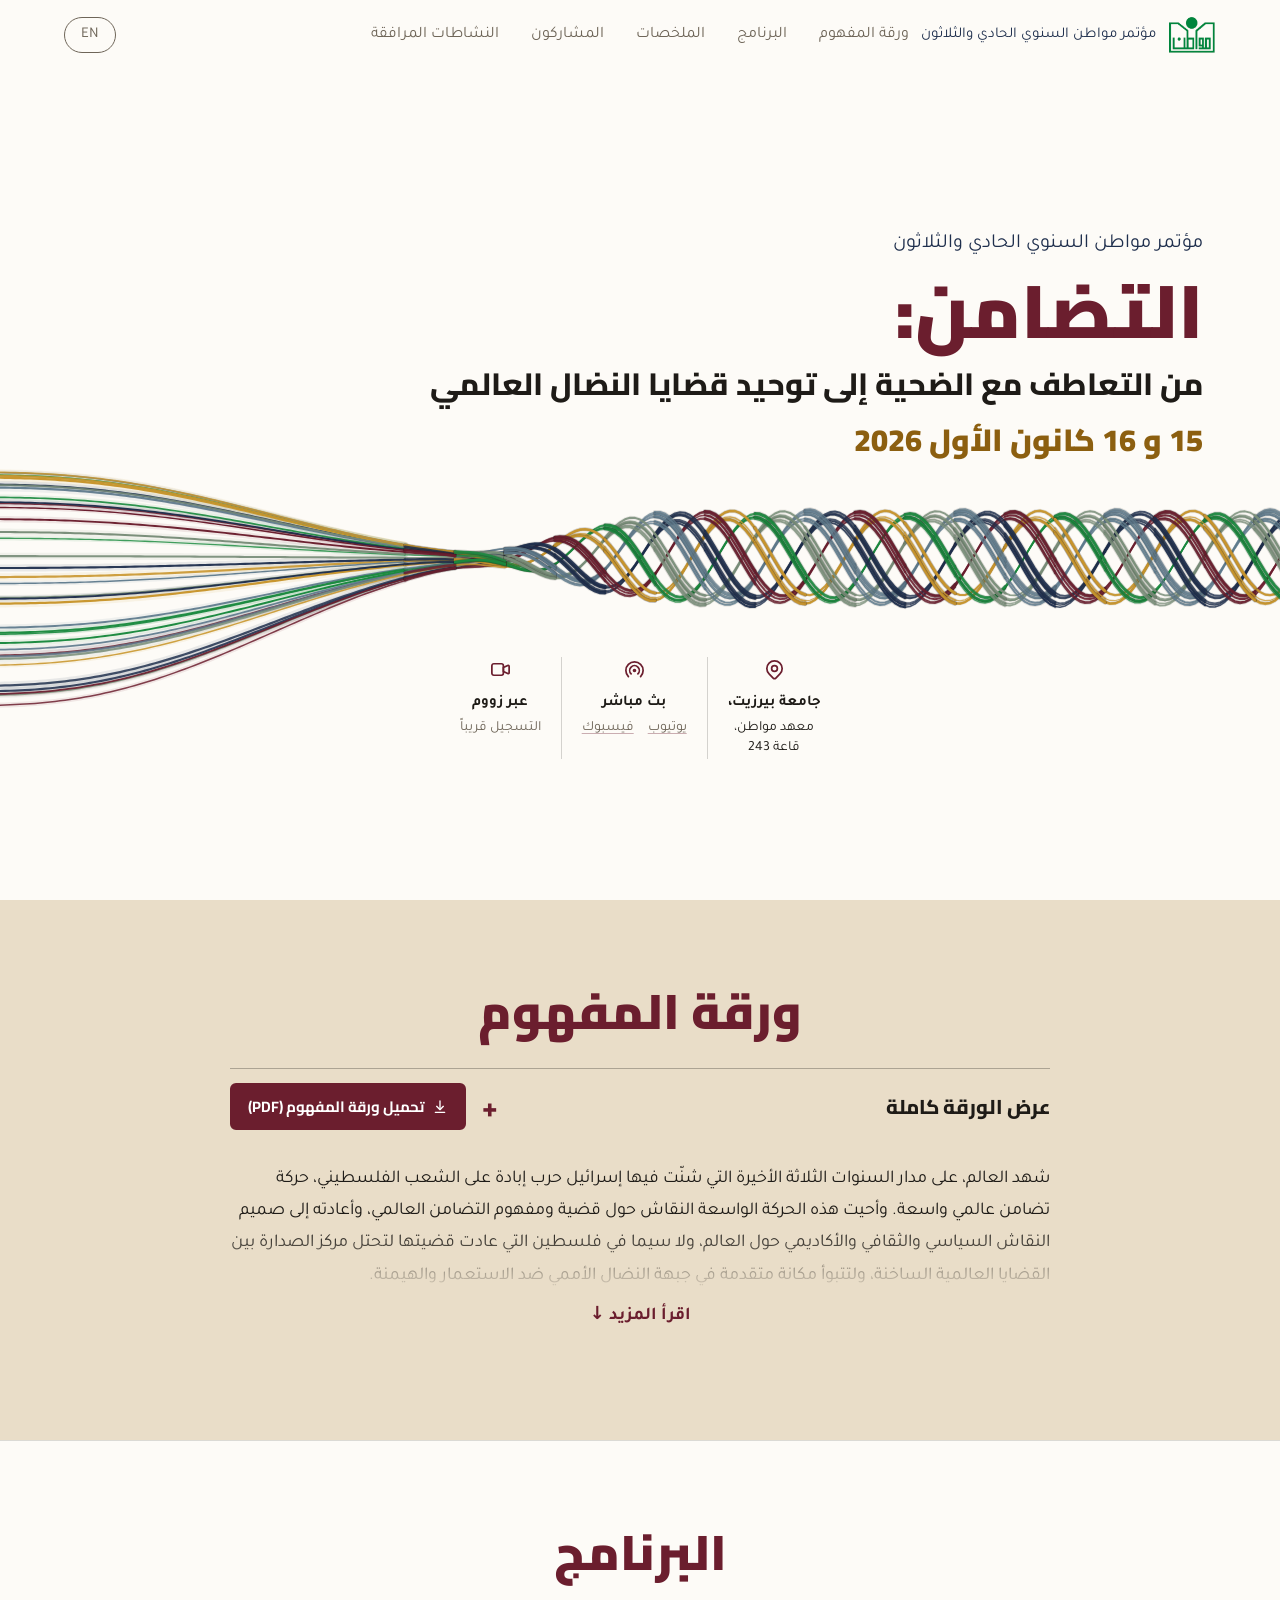
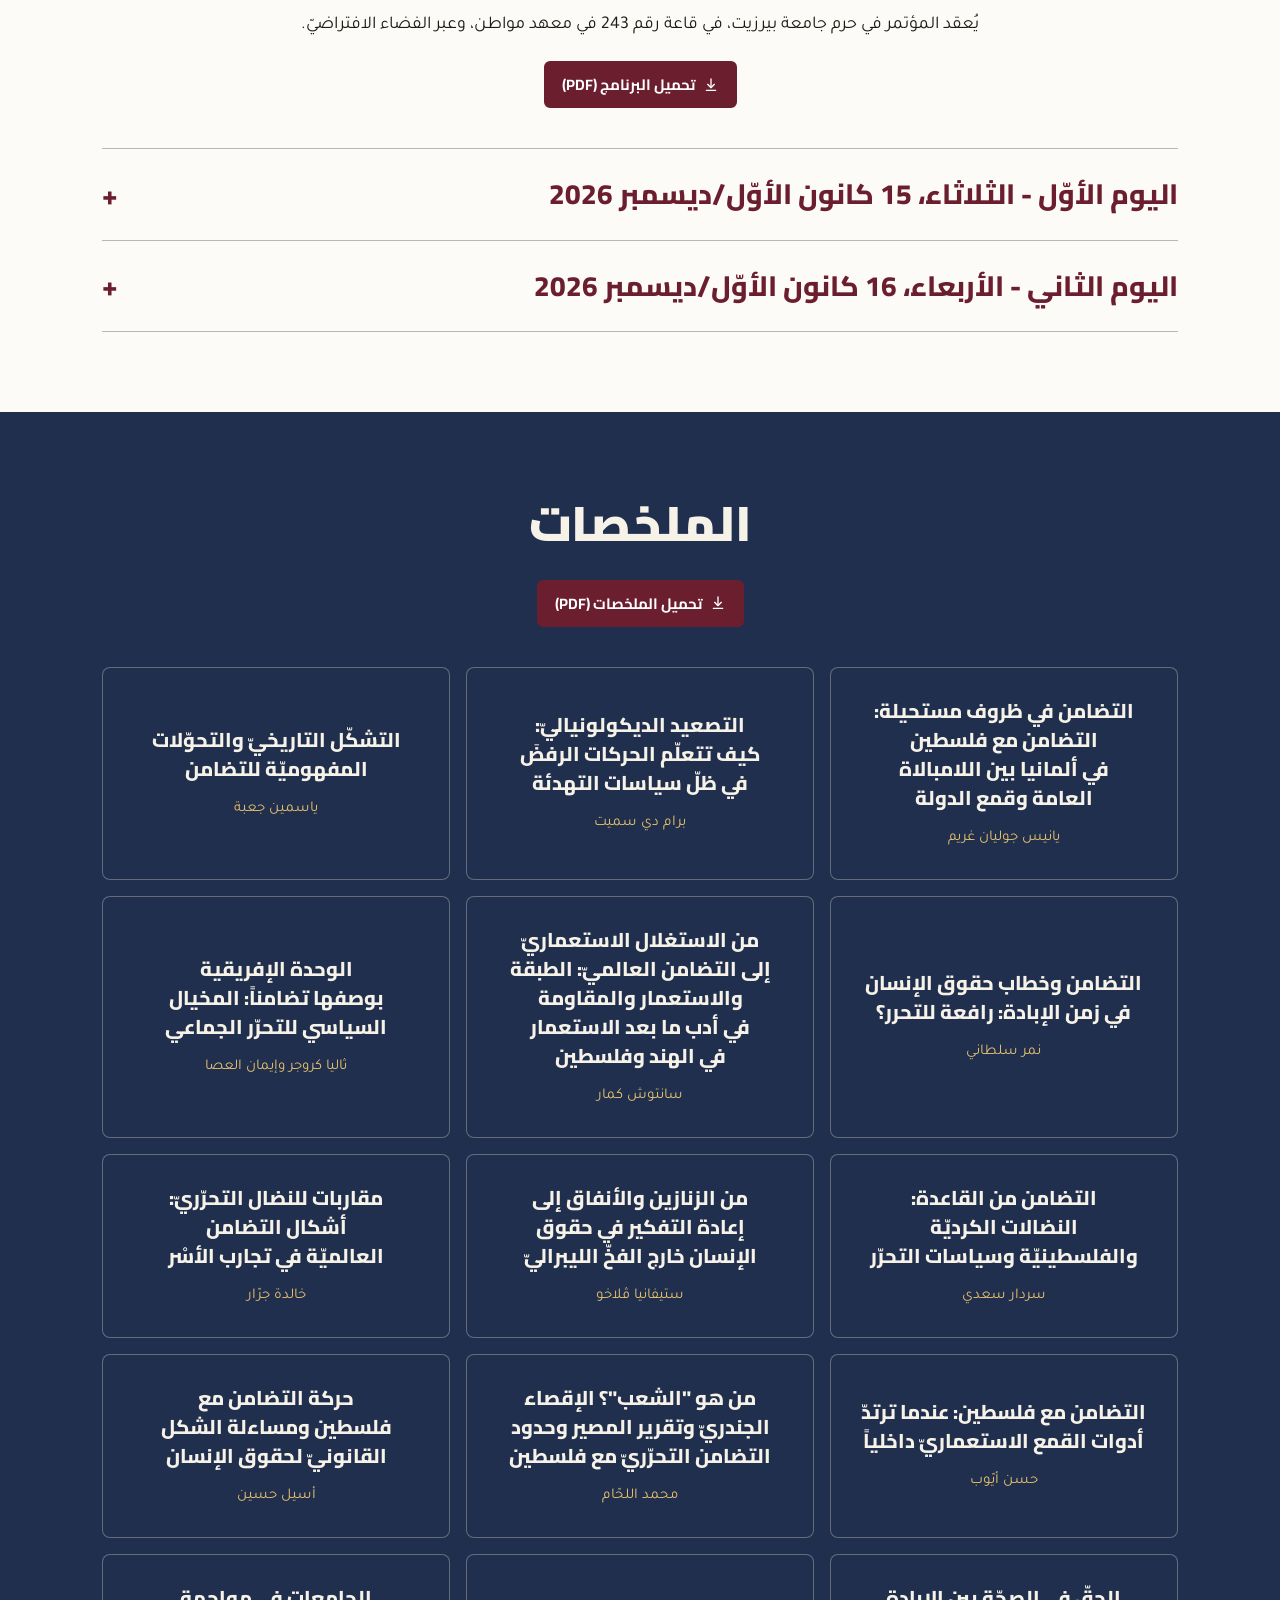
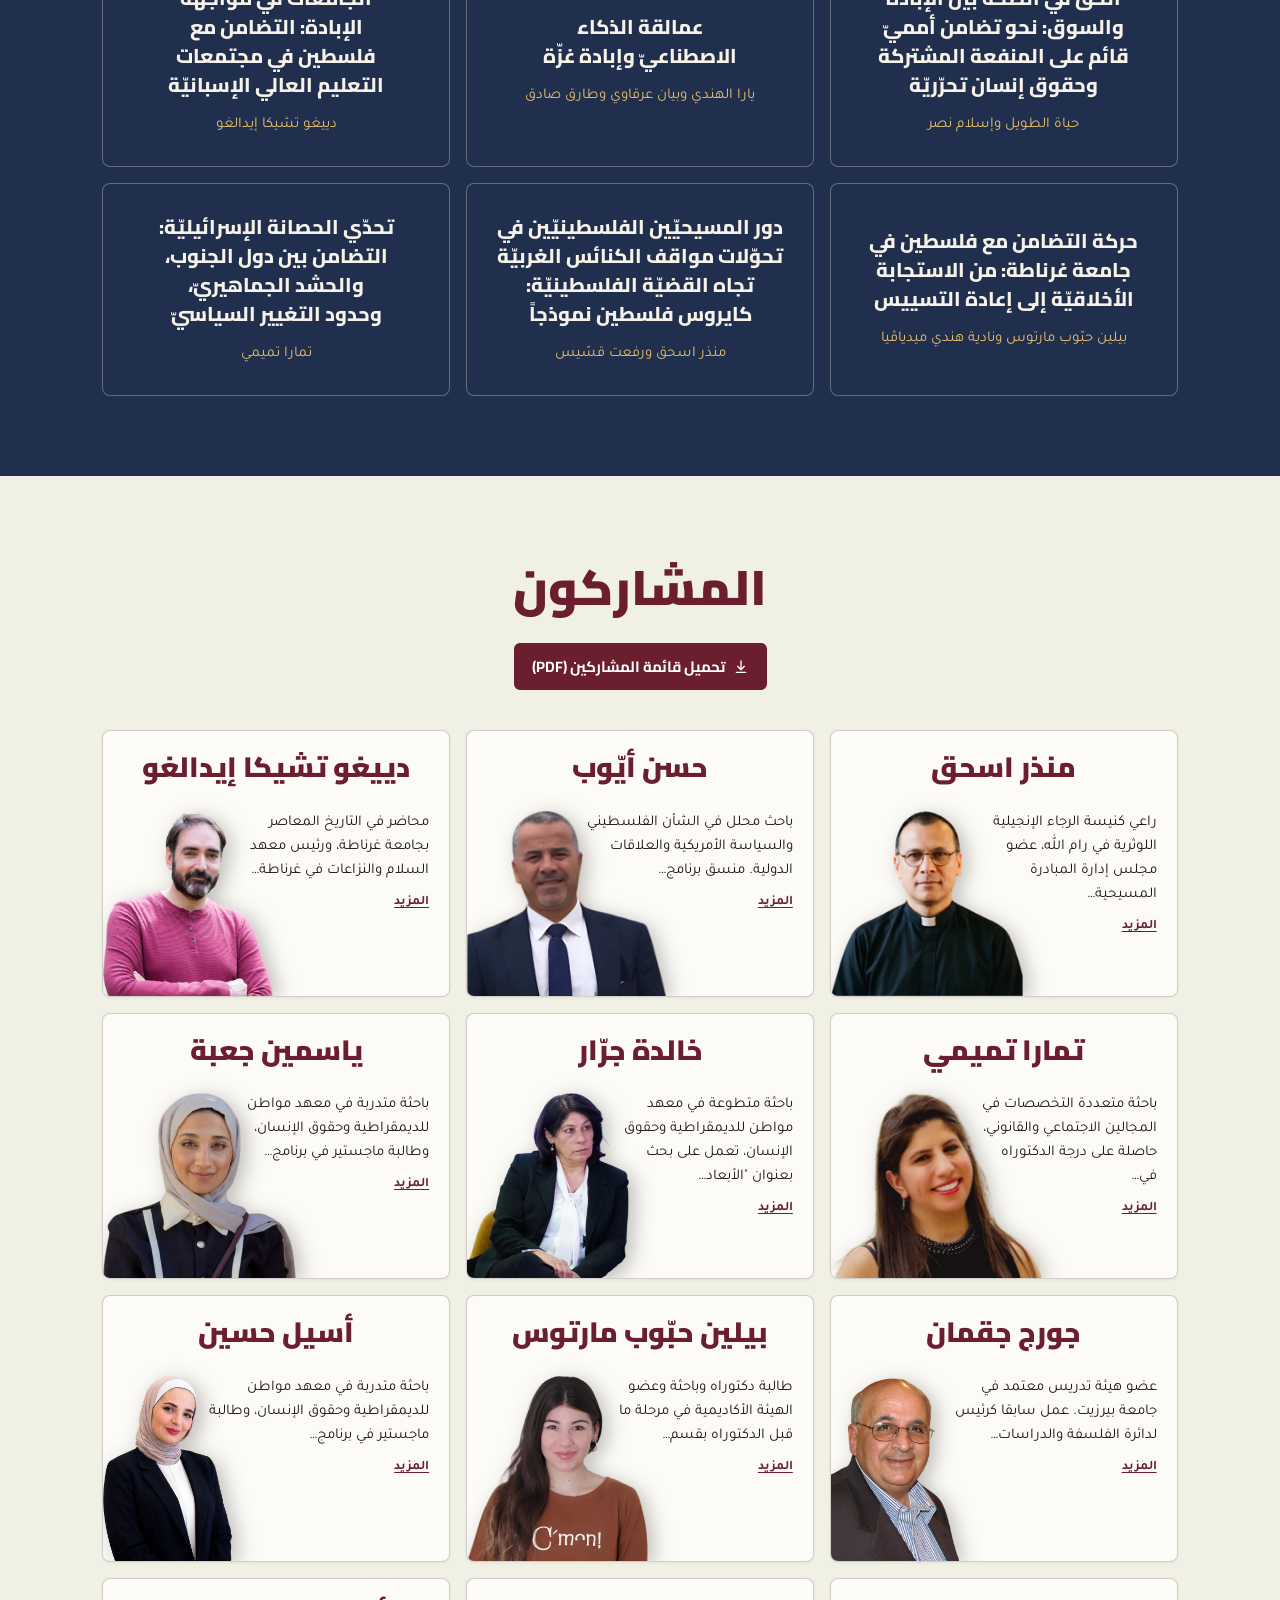
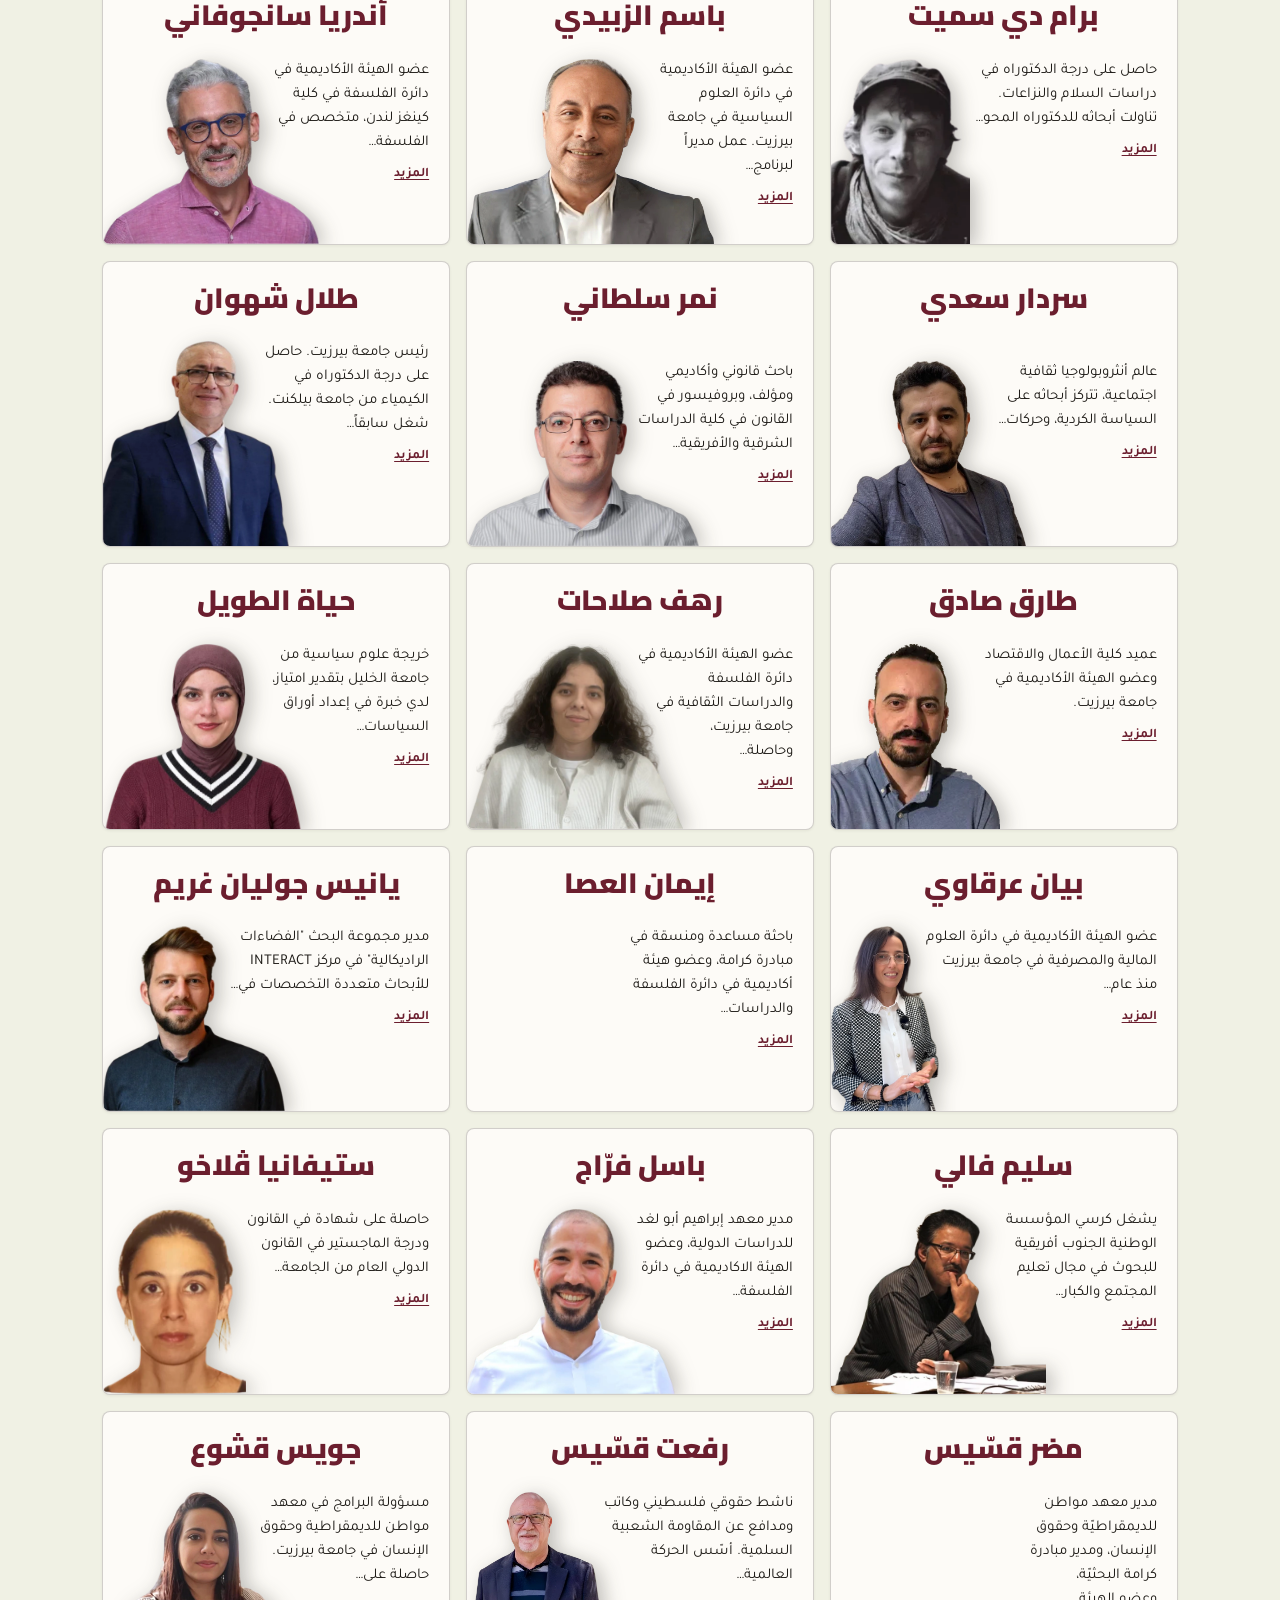
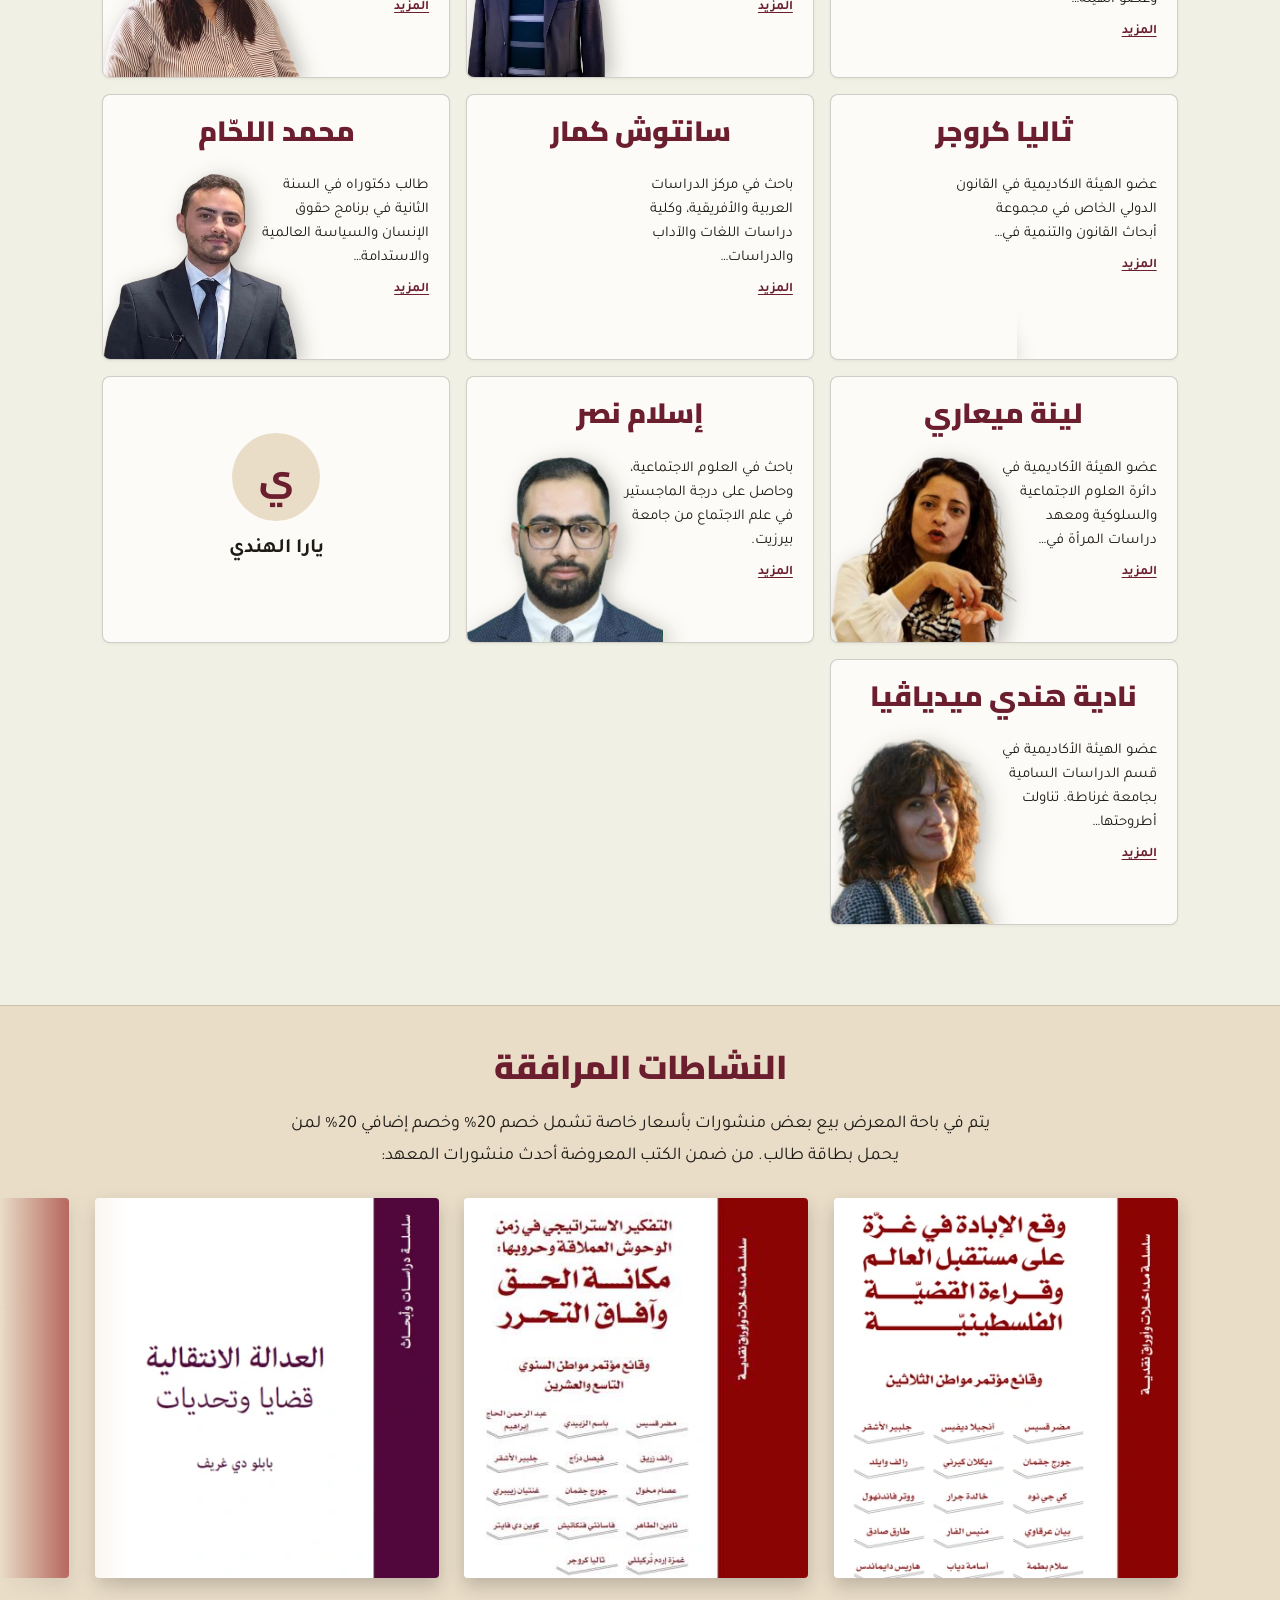
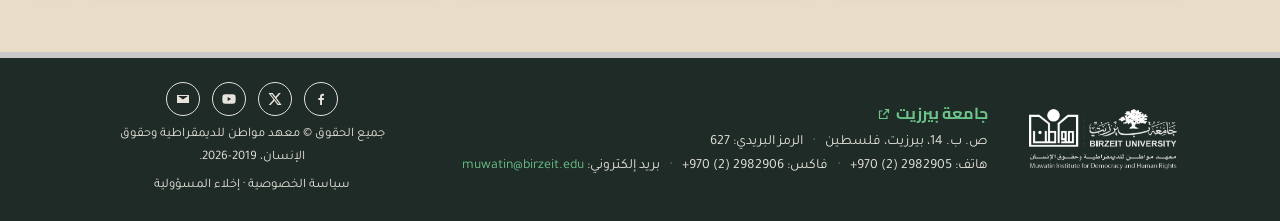
==== commit cca1058d: "Smoother scrolling: own layers for the fixed backdrop and top bar; cards reveal as they reach the sc" ====
--- a/index.html
+++ b/index.html
@@ -12,7 +12,7 @@
   <link rel="preload" href="assets/fonts/cairo-latin.woff2" as="font" type="font/woff2" crossorigin>
   <link rel="preload" href="assets/fonts/tajawal-400-arabic.woff2" as="font" type="font/woff2" crossorigin>
   <link rel="preload" href="assets/fonts/tajawal-400-latin.woff2" as="font" type="font/woff2" crossorigin>
-  <link rel="stylesheet" href="styles.css?v=94">
+  <link rel="stylesheet" href="styles.css?v=96">
 </head>
 <body data-lang="ar">
 
@@ -274,6 +274,6 @@
     </div>
   </footer>
 
-  <script src="main.js?v=116"></script>
+  <script src="main.js?v=117"></script>
 </body>
 </html>
--- a/styles.css
+++ b/styles.css
@@ -142,6 +142,7 @@
   align-items: center;
   padding: 16px 5vw;
   background: rgba(253, 251, 247, 0.96); /* off-white, neutral against every section */
+  will-change: transform; /* its own layer, so scrolling doesn't repaint the page (see .stage) */
 }
 .brand-block {
   flex: 1 1 0;
@@ -182,8 +183,10 @@
   background: var(--sand);
   overflow: hidden;
   contain: layout paint;
-  /* No will-change here: the stage is fixed and never transformed, so promoting it only
-     held a screen-sized layer in GPU memory for the whole visit. */
+  /* Its own layer, like the top bar. On standard (non-high-DPI) screens Chrome otherwise keeps
+     fixed elements in the page's layer, and every scroll step repaints the whole screen
+     (photos and shadows included): measured at 1366×768, that made wheel scrolling stutter. */
+  will-change: transform;
 }
 
 /* The threads use the whole screen; the title sits above the cable and the dates below it */
@@ -1409,26 +1412,20 @@
 
 /* ================================================================
    Entrance choreography
-   The cards in a section cascade in instead of the whole grid landing
-   at once. Each card's delay comes from --i, its place in the list,
-   which the script sets; the delay is capped so a long list still
-   finishes quickly rather than crawling to the end.
-
-   This runs on the first scroll into a section only. The cards exist
-   before .in is added, so the transition has a starting state to run
-   from. When the language toggle rebuilds the list, the new cards are
-   created already matching .reveal.in — and a transition never runs on
-   an element's first style — so the cascade does not replay on toggle.
+   Each card fades up as it comes into view (the script adds .shown), so a
+   card is never still blank when the reader reaches it. Cards arriving
+   together ripple in, a short step apart (--d, set by the script). Once a
+   card has arrived the script adds .settled, which drops the entrance
+   timing so hovering answers at once. Each card enters once per visit;
+   the language toggle moves cards, it doesn't replay their entrance.
    ================================================================ */
-.reveal .participant-card,
-.reveal .abstract-card {
-  opacity: 0;
-  transform: translateY(28px) scale(0.97);
-  transition: opacity 0.7s ease-out, transform 0.7s cubic-bezier(0.22, 1, 0.36, 1);
-  transition-delay: calc(min(var(--i, 0), 14) * 85ms);
-}
-.reveal.in .participant-card,
-.reveal.in .abstract-card { opacity: 1; transform: none; }
+.reveal .participant-card:not(.settled),
+.reveal .abstract-card:not(.settled) {
+  transition: opacity 0.5s ease-out, transform 0.5s cubic-bezier(0.22, 1, 0.36, 1);
+  transition-delay: var(--d, 0ms);
+}
+.reveal .participant-card:not(.shown),
+.reveal .abstract-card:not(.shown) { opacity: 0; transform: translateY(20px) scale(0.98); }
 
 /* A little more life on hover: the card lifts a touch further than before and
    the cutout leans in, anchored at its bottom-left so it stays flush with the
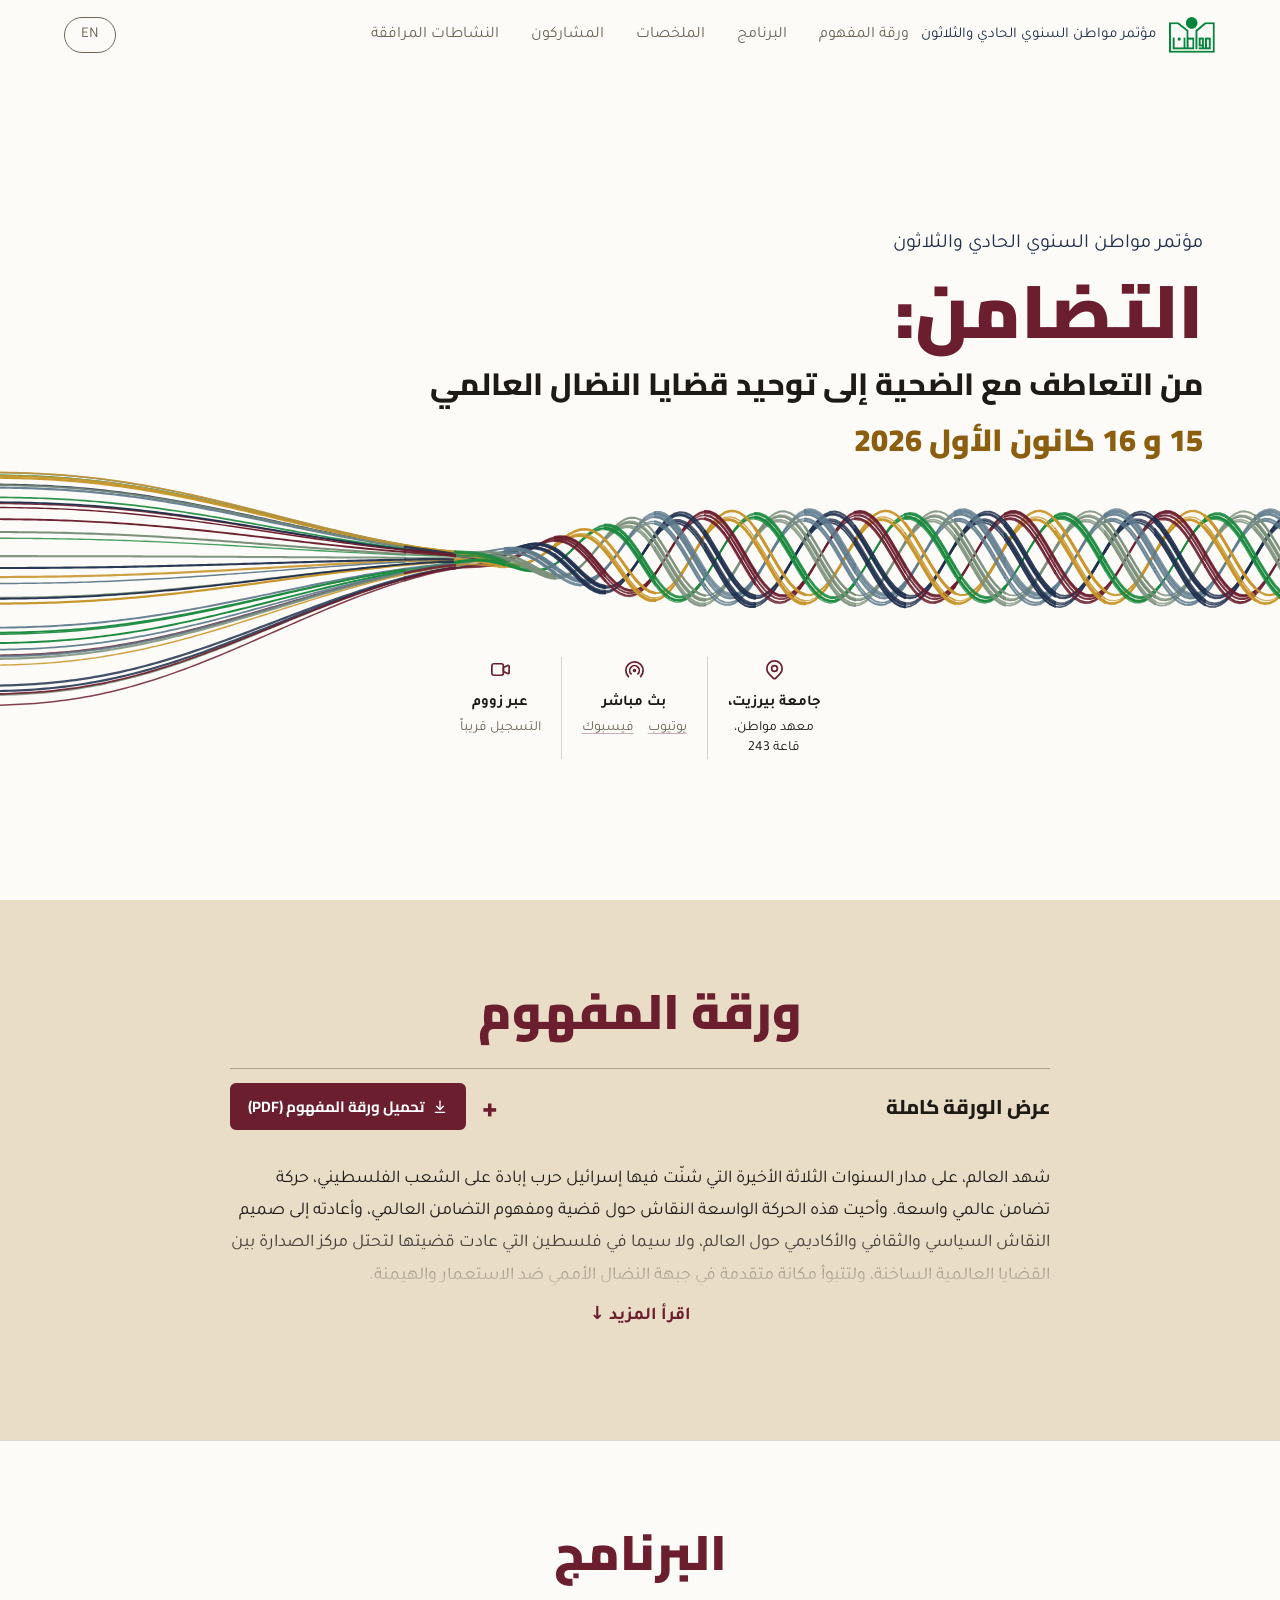
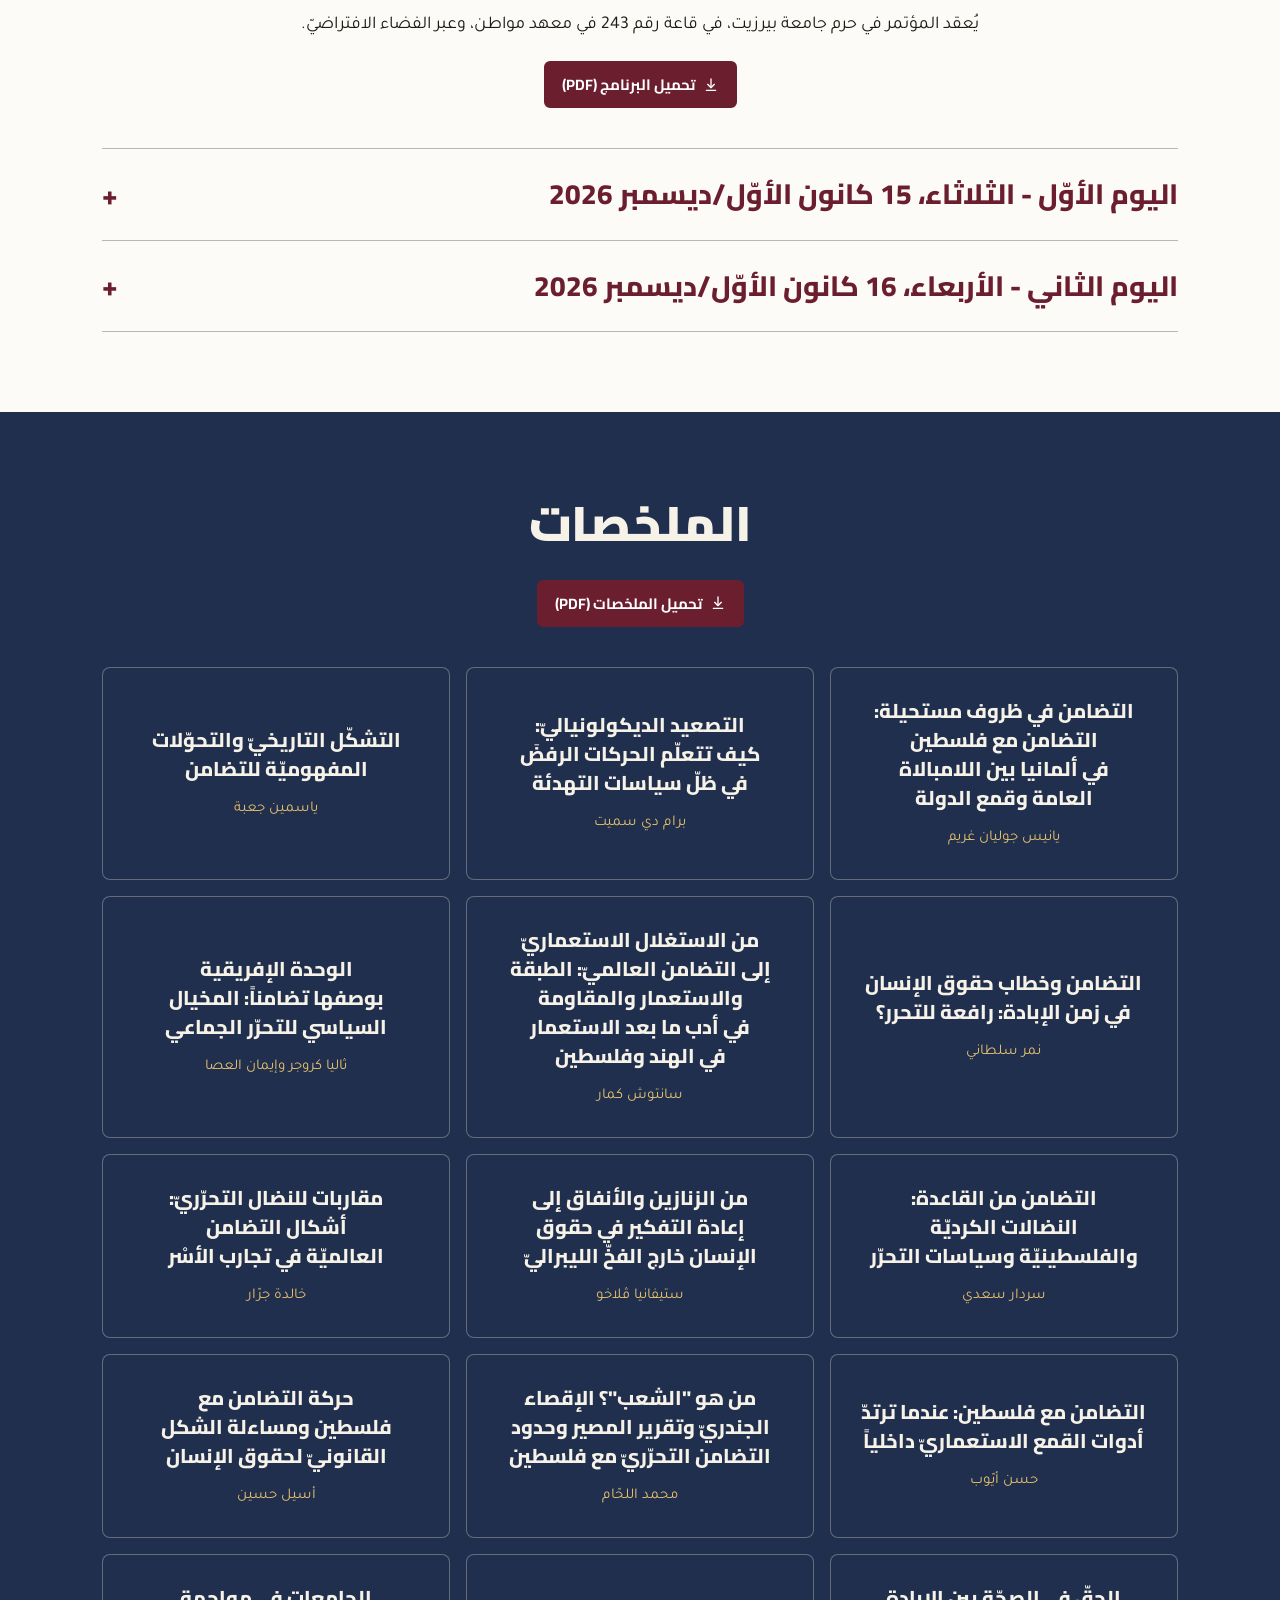
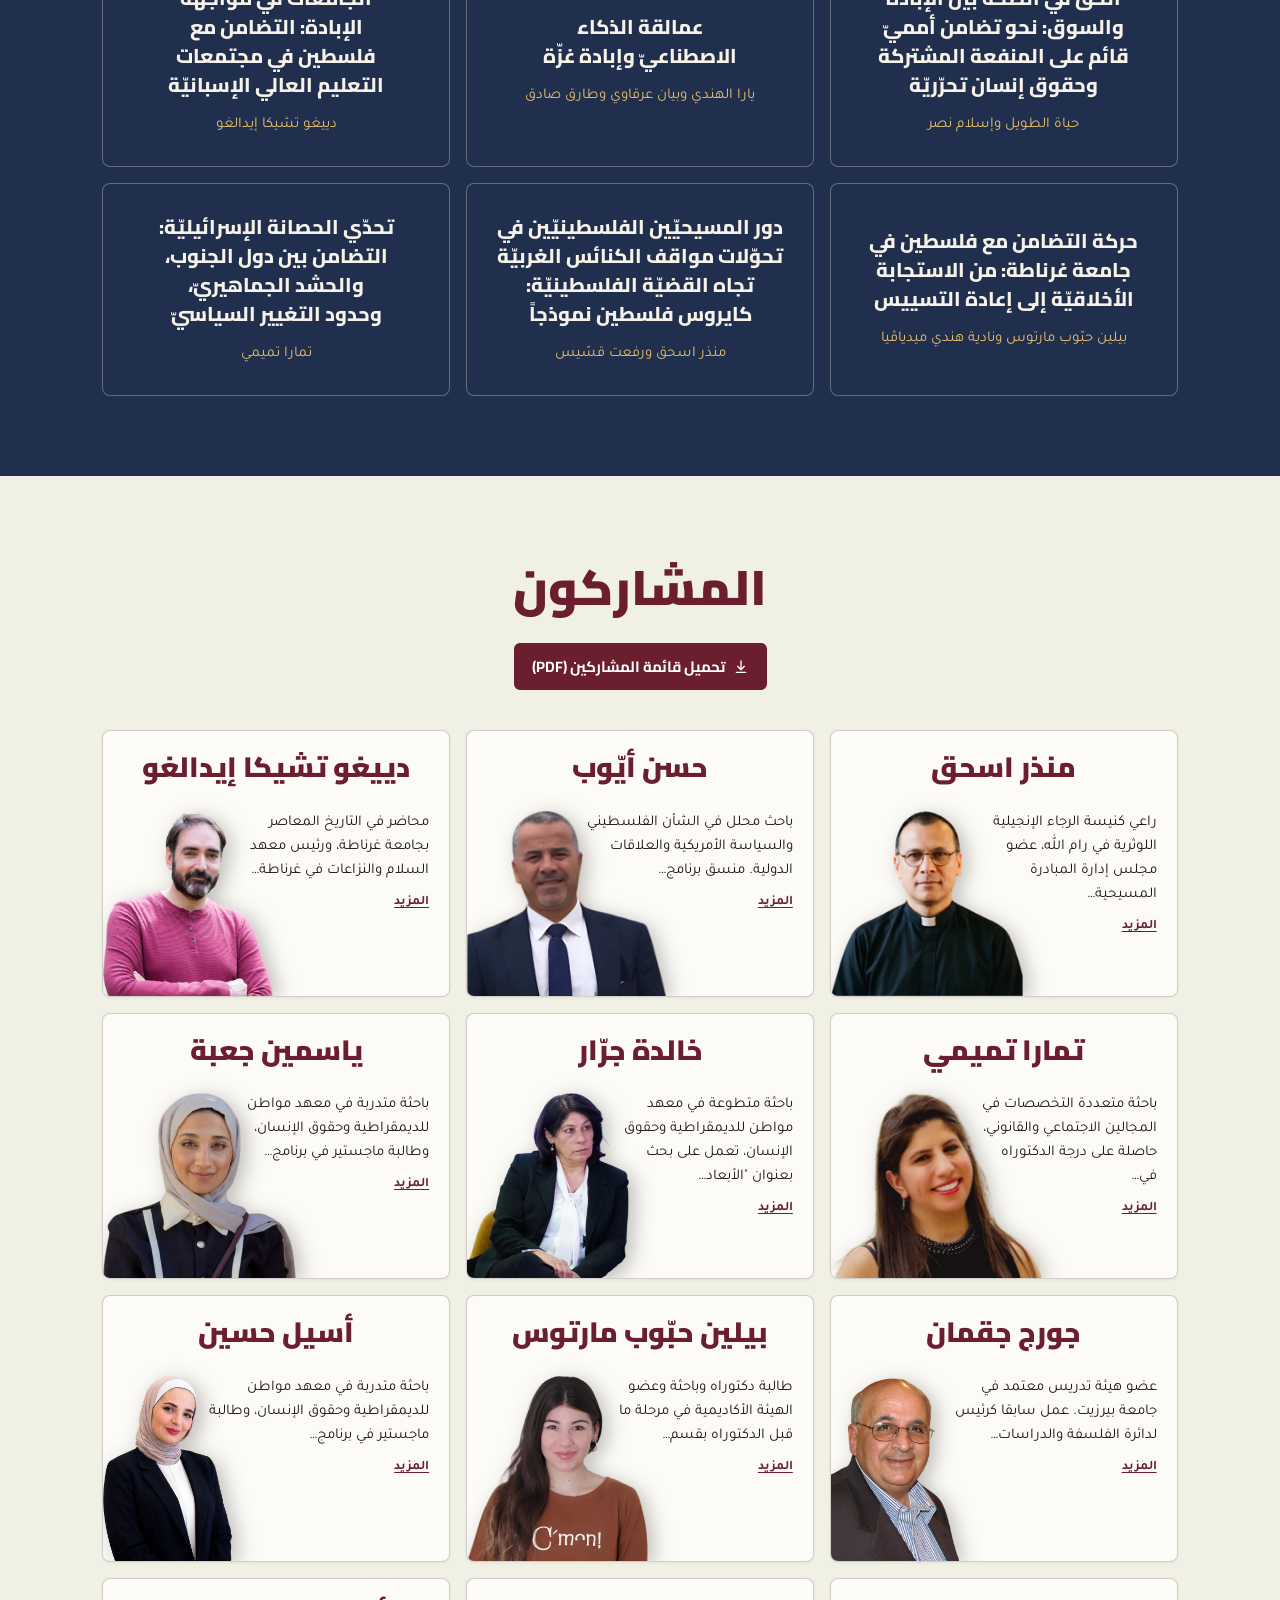
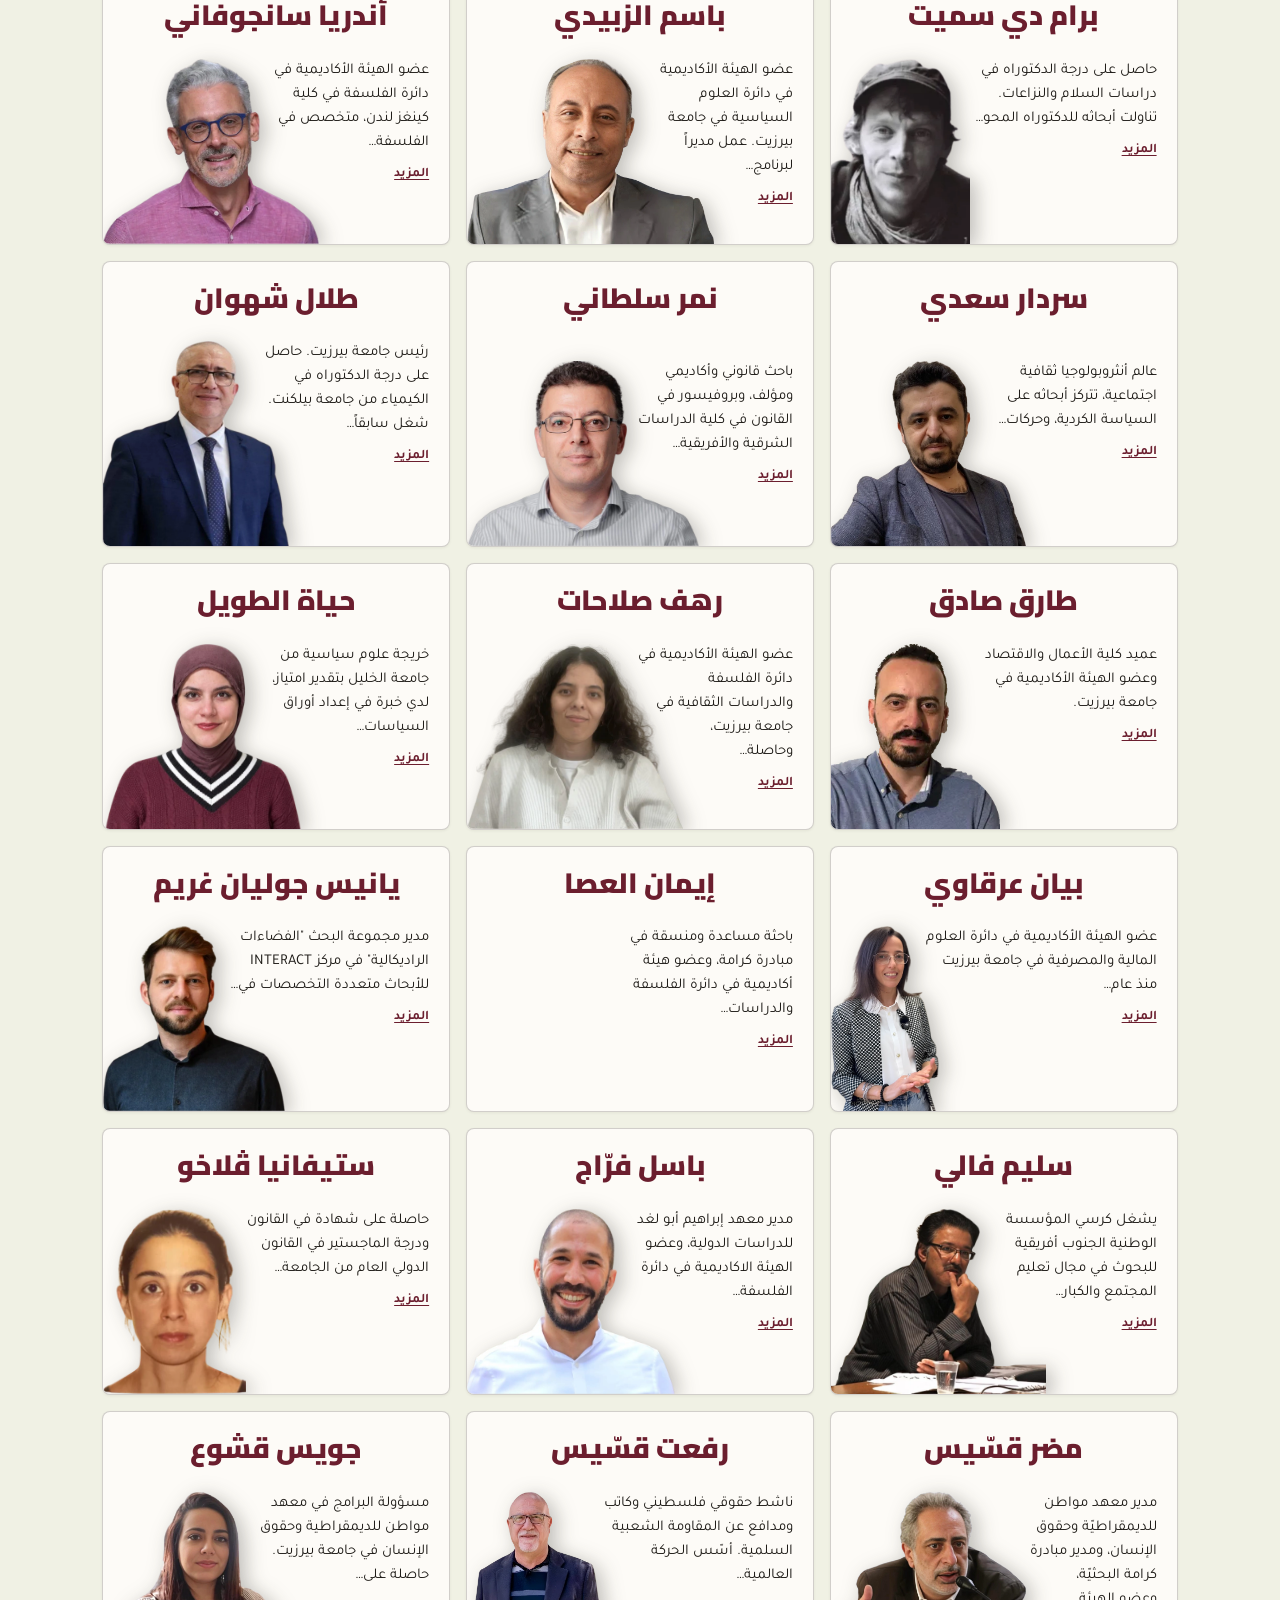
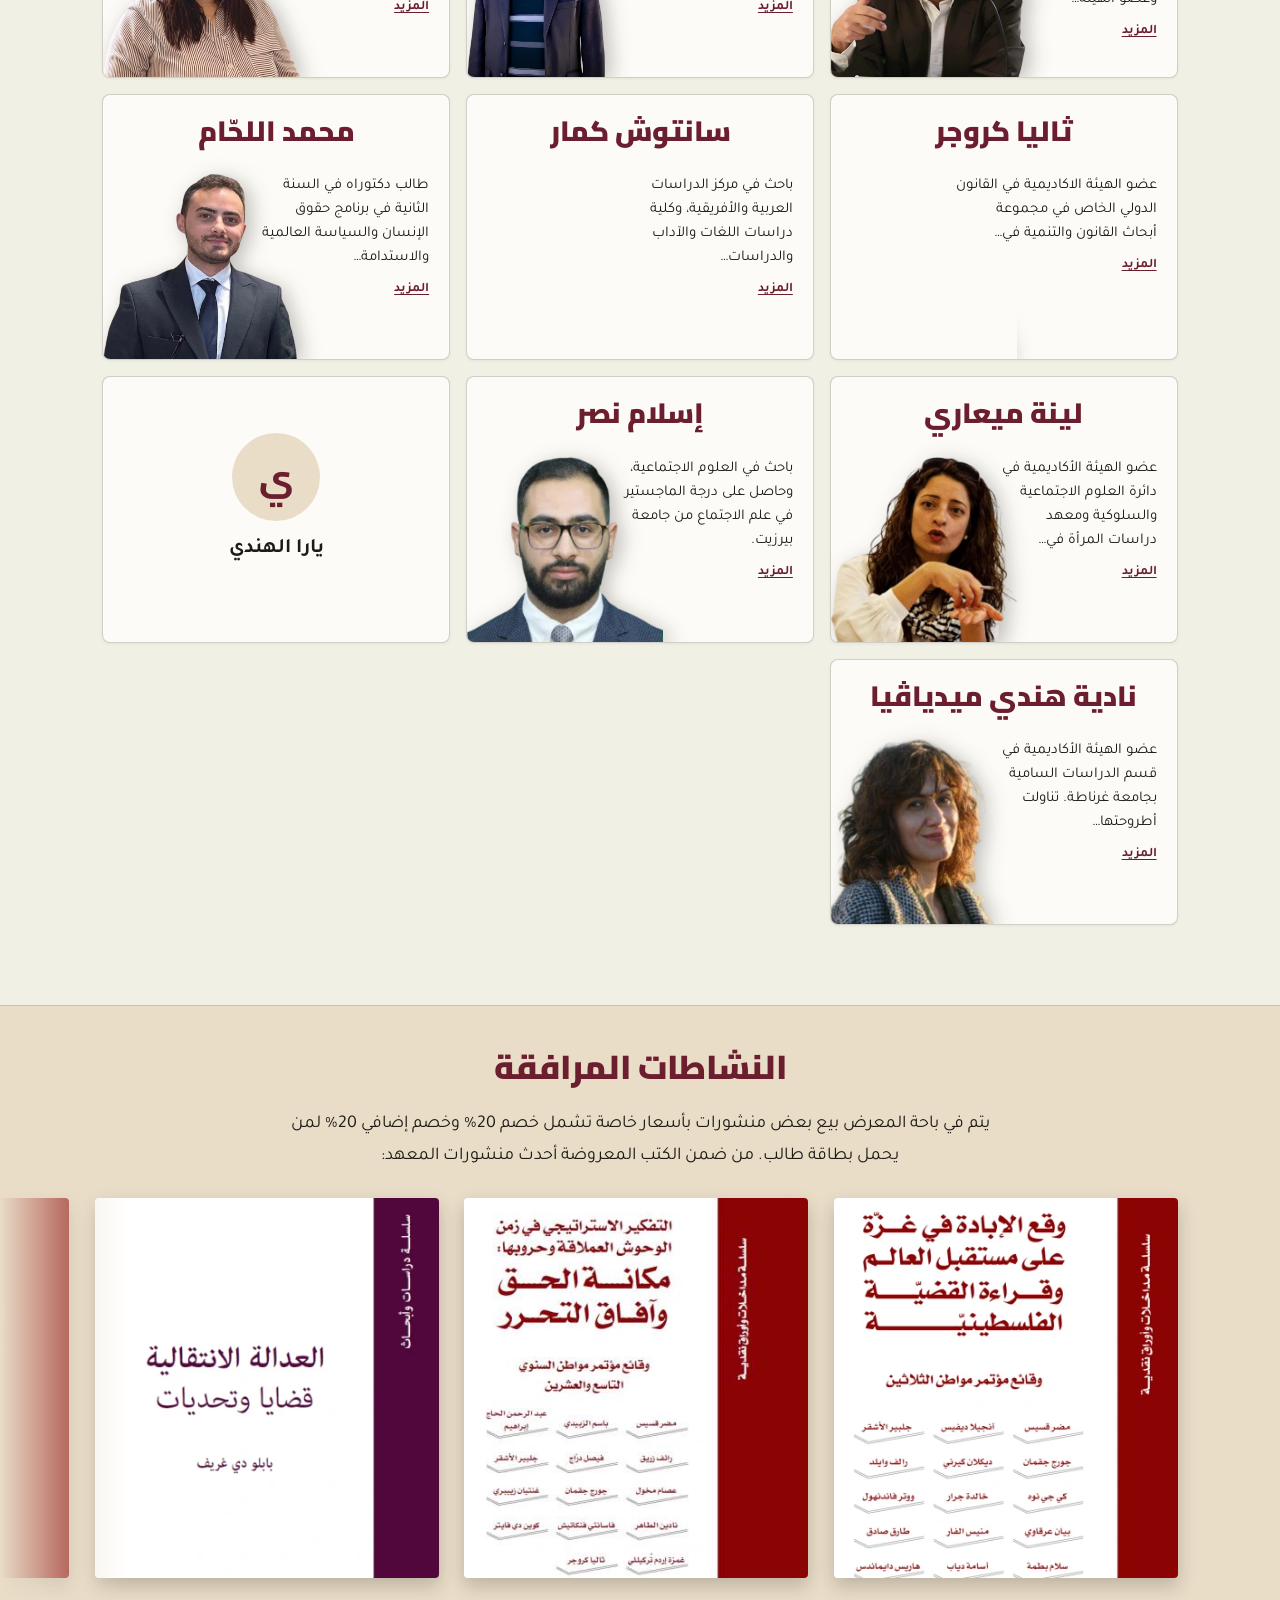
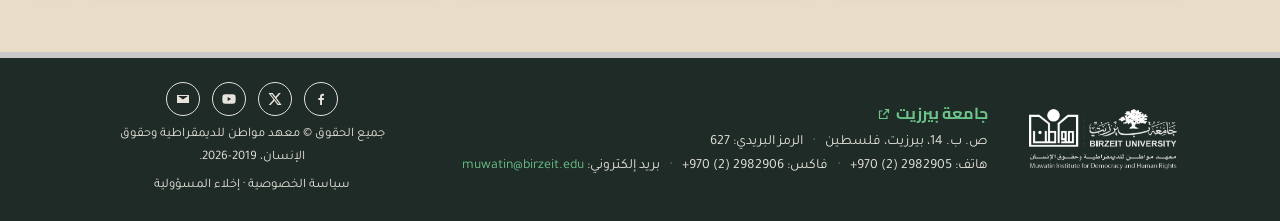
==== commit 7bc19875: "Clean up for handoff: remove overridden CSS and stale comments; README with server notes" ====
--- a/index.html
+++ b/index.html
@@ -12,7 +12,7 @@
   <link rel="preload" href="assets/fonts/cairo-latin.woff2" as="font" type="font/woff2" crossorigin>
   <link rel="preload" href="assets/fonts/tajawal-400-arabic.woff2" as="font" type="font/woff2" crossorigin>
   <link rel="preload" href="assets/fonts/tajawal-400-latin.woff2" as="font" type="font/woff2" crossorigin>
-  <link rel="stylesheet" href="styles.css?v=96">
+  <link rel="stylesheet" href="styles.css?v=97">
 </head>
 <body data-lang="ar">
 
@@ -274,6 +274,6 @@
     </div>
   </footer>
 
-  <script src="main.js?v=117"></script>
+  <script src="main.js?v=118"></script>
 </body>
 </html>
--- a/styles.css
+++ b/styles.css
@@ -77,14 +77,11 @@
   --ink: #1E1B17;
   --wine: #6B1E2E;
   --navy: #1F2F4D;
-  --slate: #5E7A8C;
-  --sage: #7A8F7A;
   --green: #1B8A3F; /* Muwatin green */
   --muted: #6E6558;
   --gold: #B8801C;
   --gold-light: #E6BF6E;
   --gold-deep: #8C5F10; /* gold for text on light backgrounds (4.2:1 on sand) */
-  --white: #FFFFFF;
   --sand: #E9DDC8; /* first screen: a deeper tone so About reads as a new surface */
   /* Swap this stack when Muwatin's preferred display font is available */
   --font-display: 'Cairo', 'Tajawal', system-ui, sans-serif;
@@ -180,7 +177,6 @@
   right: 0;
   z-index: 0;
   height: 100vh;
-  background: var(--sand);
   overflow: hidden;
   contain: layout paint;
   /* Its own layer, like the top bar. On standard (non-high-DPI) screens Chrome otherwise keeps
@@ -339,7 +335,7 @@
 }
 .accordion.has-download > .accordion-trigger { grid-column: 1; grid-row: 1; }
 .accordion.has-download > .download-btn { grid-column: 2; grid-row: 1; white-space: nowrap; }
-.accordion.has-download > .accordion-panel { grid-column: 1 / -1; grid-row: 2; }
+.accordion.has-download > .accordion-panel { grid-column: 1 / -1; }
 .download-btn .dl-short { display: none; }
 @media (max-width: 560px) {
   .accordion.has-download > .download-btn { padding: 8px 12px; font-size: 14px; }
@@ -383,7 +379,6 @@
 /* Participants (cream) */
 .participants {
   display: grid;
-  grid-template-columns: repeat(auto-fill, minmax(260px, 1fr));
   gap: 14px;
   margin-top: 40px;
 }
@@ -396,9 +391,7 @@
   border-radius: 8px;
   padding: 16px;
   box-shadow: 0 1px 3px rgba(30, 27, 23, 0.06);
-  transition: box-shadow 0.25s ease, transform 0.25s ease;
-}
-.participant-card:hover { box-shadow: 0 6px 18px rgba(30, 27, 23, 0.1); transform: translateY(-2px); }
+}
 .person-btn {
   display: flex;
   gap: 16px;
@@ -430,13 +423,11 @@
   text-align: center;
   background: rgba(244, 237, 225, 0.09);
   border: 1px solid rgba(244, 237, 225, 0.32);
-  border-top: 3px solid var(--gold);
   border-radius: 8px;
   padding: 28px;
   scroll-margin-top: 90px;
 }
 .abstract-card .paper-title {
-  margin: 0 0 12px;
   font-family: var(--font-display);
   font-weight: 800;
   font-size: 20px;
@@ -446,26 +437,18 @@
   text-wrap: balance;
 }
 .abstract-card .name {
-  margin: 0 0 16px;
-  padding-bottom: 16px;
   font-size: 15px;
   color: var(--gold-light);
-  border-bottom: 1px solid rgba(244, 237, 225, 0.18);
-  width: 60%;
 }
 
 /* Floating profile card */
 .profile-dialog {
-  width: min(420px, 92vw);
-  max-height: 88vh;
-  padding: 36px 30px 28px;
   border: 0;
   border-radius: 14px;
   background: var(--cream);
   color: var(--ink);
   text-align: center;
   box-shadow: 0 24px 70px rgba(0, 0, 0, 0.35);
-  overflow: auto;
 }
 .profile-dialog[open] { animation: pop 0.35s cubic-bezier(0.22, 1, 0.36, 1); }
 .profile-dialog::backdrop { background: rgba(30, 27, 23, 0.55); backdrop-filter: blur(3px); }
@@ -537,7 +520,7 @@
   font-size: 48px;
 }
 .profile-name { margin: 0 0 4px; font-size: 24px; color: var(--wine); }
-.profile-bio { margin: 0 0 20px; line-height: 1.75; font-size: 16px; }
+.profile-bio { line-height: 1.75; }
 
 main { position: relative; z-index: 1; }
 
@@ -632,7 +615,6 @@
   .accordion-panel, .accordion-trigger::after { transition: none; }
   html { scroll-behavior: auto; }
   .profile-dialog[open] { animation: none; }
-  .participant-card:hover { transform: none; }
 }
 
 /* Phones: title, then the threads, then the dates; no pinned scroll */
@@ -672,22 +654,15 @@
   .brand-sub { display: none; }
 }
 
-/* Participant with a cutout photo: light-blue card, big name on top, photo in the bottom-left corner */
+/* Participant card with a cutout photo: big name on top, photo in the bottom-left corner */
 .participant-card.has-cutout {
   position: relative;
-  grid-row: span 2;
-  min-height: 250px;
   padding: 0;
-  overflow: hidden;
-  background: linear-gradient(160deg, #DCEBF3 0%, #BFD8E6 100%);
-  border-color: rgba(31, 47, 77, 0.15);
-}
-.has-cutout .person-btn { display: block; height: 100%; min-height: 250px; padding: 22px 22px 0; }
+}
+.has-cutout .person-btn { height: 100%; }
 .has-cutout .person-btn .name {
-  display: block;
   font-family: var(--font-display);
   font-weight: 900;
-  font-size: clamp(26px, 2.6vw, 34px);
   line-height: 1.2;
   color: var(--wine);
 }
@@ -695,8 +670,6 @@
   position: absolute;
   left: 0;
   bottom: 0;
-  width: 170px;
-  height: 190px;
   object-fit: cover;
   object-position: 50% 0;
   pointer-events: none;
@@ -705,56 +678,26 @@
 /* Profile popup with a cutout: same look, larger */
 .profile-dialog.has-cutout {
   position: fixed;
-  min-height: 360px;
-  padding: 30px 28px 0;
-  background: linear-gradient(160deg, #DCEBF3 0%, #BFD8E6 100%);
   text-align: start;
 }
-.profile-dialog.has-cutout .profile-name { font-size: clamp(30px, 6vw, 40px); line-height: 1.15; font-weight: 900; margin-bottom: 8px; }
+.profile-dialog.has-cutout .profile-name { font-weight: 900; }
 .profile-dialog.has-cutout .profile-cutout {
   position: absolute;
-  left: 0;
   bottom: 0;
-  width: 210px;
-  height: 260px;
   object-fit: cover;
   object-position: 50% 0;
 }
-.profile-dialog.has-cutout .profile-bio { margin-left: 200px; font-size: 15px; }
-.profile-dialog.has-cutout .profile-bio { margin-bottom: 120px; }
-.profile-dialog.has-cutout .profile-abstract { position: absolute; right: 22px; bottom: 20px; }
-
-/* Poster-style neutral look (overrides the earlier blue): warm greige, faint ink-line texture */
-.participant-card.has-cutout,
-.profile-dialog.has-cutout {
-  background:
-    radial-gradient(circle at 85% 15%, rgba(107, 30, 46, 0.06) 0 18%, transparent 19%),
-    radial-gradient(circle at 20% 90%, rgba(31, 47, 77, 0.07) 0 22%, transparent 23%),
-    linear-gradient(160deg, #EAE5DC 0%, #DDD6CA 100%);
-}
-.participant-card.has-cutout { grid-column: span 2; grid-row: span 2; border-color: rgba(30, 27, 23, 0.2); }
+
+/* Photo cards: a slightly stronger outline; one column on phones */
+.participant-card.has-cutout { border-color: rgba(30, 27, 23, 0.2); }
 @media (max-width: 600px) { .participant-card.has-cutout { grid-column: auto; } }
 
 /* Popup: what they will speak on takes the place of a bio */
 .profile-kicker { display: block; font-size: 13px; font-weight: 700; letter-spacing: .06em; color: var(--wine); margin-bottom: 4px; }
-.profile-dialog.has-cutout .profile-bio { margin-bottom: 90px; }
-
-/* Cutout cards: no circle at the top; one soft disc behind the person, and a little depth on the photo */
-.participant-card.has-cutout,
-.profile-dialog.has-cutout {
-  background:
-    radial-gradient(circle at 24% 88%, rgba(107, 30, 46, 0.13) 0 21%, transparent 22%),
-    linear-gradient(160deg, #EAE5DC 0%, #DDD6CA 100%);
-}
-.profile-dialog.has-cutout {
-  background:
-    radial-gradient(circle at 25% 84%, rgba(107, 30, 46, 0.14) 0 30%, transparent 31%),
-    linear-gradient(160deg, #EAE5DC 0%, #DDD6CA 100%);
-}
+
+/* A little depth on the cutout photos */
 .has-cutout .cutout,
 .profile-dialog.has-cutout .profile-cutout { filter: drop-shadow(6px 4px 10px rgba(30, 27, 23, 0.32)); }
-
-.profile-dialog.has-cutout { min-height: 420px; }
 
 /* The grids keep the same order in both languages; only each card's inner alignment follows the language */
 .participants, .abstracts { direction: ltr; }
@@ -762,54 +705,38 @@
 body[data-lang="en"] .participant-card, body[data-lang="en"] .abstract-card { direction: ltr; }
 
 /* Bio sits under the name, above what they will speak on; long text reads better aligned to the start */
-.profile-bio { text-align: start; font-size: 15px; margin: 6px 0 22px; padding-bottom: 18px; border-bottom: 1px solid rgba(30, 27, 23, 0.12); }
-.profile-dialog.has-cutout .profile-bio { margin: 6px 0 20px; }
+.profile-bio { text-align: start; }
 
 /* Person popup: name, bio, and a small "Speaking on" link to their abstract. It never scrolls: it grows wider instead. */
-.profile-dialog { width: min(640px, 94vw); max-height: none; overflow: visible; padding: 36px 32px 28px; }
+.profile-dialog { width: min(640px, 94vw); max-height: none; padding: 36px 32px 28px; }
 .profile-bio { border-bottom: 0; padding-bottom: 0; margin: 8px 0 20px; font-size: 16px; }
 
 /* With a cutout photo: photo on the left, text in its own column beside it, no overlap */
 .profile-dialog.has-cutout {
-  width: min(780px, 96vw);
-  min-height: 340px;
-  padding: 36px 36px 30px 270px;
   background:
     radial-gradient(circle at 17% 80%, rgba(107, 30, 46, 0.14) 0 22%, transparent 23%),
     linear-gradient(160deg, #EAE5DC 0%, #DDD6CA 100%);
 }
-.profile-dialog.has-cutout .profile-cutout { width: 250px; height: 300px; left: 4px; }
-.profile-dialog.has-cutout .profile-name { margin-bottom: 10px; }
-.profile-dialog.has-cutout .profile-bio { margin: 0 0 18px; font-size: 16px; }
 @media (max-width: 640px) {
-  .profile-dialog.has-cutout { padding: 30px 24px 24px; min-height: 0; background: linear-gradient(160deg, #EAE5DC 0%, #DDD6CA 100%); }
-  .profile-dialog.has-cutout .profile-cutout { position: static; display: block; width: 170px; height: 200px; margin: 0 auto 12px; }
-}
-
-/* Abstract cards: no gold line on top */
-.abstract-card { border-top: 1px solid rgba(244, 237, 225, 0.32); }
-
-/* Narrower, a little taller: popup with a cutout photo */
-.profile-dialog.has-cutout { width: min(600px, 94vw); min-height: 400px; padding: 36px 32px 30px 222px; }
+  .profile-dialog.has-cutout { background: linear-gradient(160deg, #EAE5DC 0%, #DDD6CA 100%); }
+  .profile-dialog.has-cutout .profile-cutout { position: static; display: block; margin: 0 auto 12px; }
+}
+
+/* Photo size in the popup */
 .profile-dialog.has-cutout .profile-cutout { width: 210px; height: 265px; left: 0; }
-.profile-dialog.has-cutout .profile-name { font-size: clamp(28px, 5vw, 36px); }
 @media (max-width: 640px) {
-  .profile-dialog.has-cutout { padding: 30px 24px 24px; min-height: 0; }
+  .profile-dialog.has-cutout { min-height: 0; }
   .profile-dialog.has-cutout .profile-cutout { width: 170px; height: 200px; }
 }
 
 /* Participants: slightly narrower columns, so the photo card (two columns) is less wide */
 .participants { grid-template-columns: repeat(auto-fill, minmax(220px, 1fr)); }
-/* Photo card: no disc behind her, and the first few lines of the bio beside the photo */
+/* Photo card: the first few lines of the bio beside the photo */
 .participant-card.has-cutout { background: linear-gradient(160deg, #EAE5DC 0%, #DDD6CA 100%); }
 .has-cutout .person-btn .card-bio {
   display: -webkit-box;
   -webkit-box-orient: vertical;
-  -webkit-line-clamp: 5;
   overflow: hidden;
-  margin-top: 10px;
-  margin-left: 175px;
-  font-size: 15px;
   line-height: 1.6;
   color: var(--ink);
   font-weight: 400;
@@ -817,14 +744,11 @@
 body[data-lang="ar"] .has-cutout .card-bio[data-i18n="en"],
 body[data-lang="en"] .has-cutout .card-bio[data-i18n="ar"] { display: none; }
 @media (max-width: 600px) { .has-cutout .person-btn .card-bio { -webkit-line-clamp: 6; margin-left: 165px; } }
-.has-cutout .person-btn .card-bio { -webkit-line-clamp: 4; }
-.has-cutout .person-btn { padding-bottom: 64px; }
 
 /* Participants: the script sets the columns and each card's span (photo card = one and a half cards) */
 .participant-card { min-width: 0; }
 .participant-card .name { overflow-wrap: anywhere; }
 .has-cutout .person-btn { padding: 20px; min-height: 0; }
-.has-cutout .person-btn .name { font-size: clamp(24px, 2.2vw, 30px); }
 .has-cutout .cutout { width: 150px; height: 180px; }
 .has-cutout .person-btn .card-bio { margin-left: 140px; -webkit-line-clamp: 4; font-size: 15px; }
 .has-cutout .card-more {
@@ -839,9 +763,8 @@
 .has-cutout .card-more [data-i18n] { display: inline; }
 body[data-lang="ar"] .has-cutout .card-more [data-i18n="en"],
 body[data-lang="en"] .has-cutout .card-more [data-i18n="ar"] { display: none; }
-.participant-card.has-cutout { min-height: 200px; }
-
-.has-cutout .person-btn .name { margin-left: 140px; position: relative; z-index: 1; }
+
+.has-cutout .person-btn .name { position: relative; z-index: 1; }
 
 /* No decorative circles anywhere: plain backgrounds for photo cards and popups */
 .participant-card.has-cutout,
@@ -849,12 +772,8 @@
 
 .profile-photo { object-position: 50% 25%; }
 
-.profile-dialog.has-cutout { width: min(600px, 94vw); min-height: 400px; }
-
 /* Photo cards: the name on top, then the whole photo (never cropped) in the left corner, and the bio
    wrapping around the person's outline. The photo is a float whose shape is the photo itself. */
-.participant-card.has-cutout .person-btn { display: flow-root; height: 100%; padding: 20px 20px 0; }
-.participant-card.has-cutout .person-btn .name { margin: 0 0 6px; text-align: center; }
 .participant-card.has-cutout .person-btn .card-bio { display: block; margin: 0; overflow: visible; -webkit-line-clamp: unset; }
 .participant-card.has-cutout .person-btn .card-more { margin: 6px 0 16px; }
 
@@ -881,7 +800,6 @@
 body[data-lang="ar"] .profile-next, body[data-lang="en"] .profile-prev { left: -64px; }
 body[data-lang="ar"] .profile-prev, body[data-lang="en"] .profile-next { right: -64px; }
 @media (max-width: 760px) {
-  .profile-nav { top: auto; bottom: -76px; margin-top: 0; }
   body[data-lang="ar"] .profile-next, body[data-lang="en"] .profile-prev { left: calc(50% - 64px); }
   body[data-lang="ar"] .profile-prev, body[data-lang="en"] .profile-next { right: calc(50% - 64px); }
 }
@@ -894,7 +812,7 @@
   body[data-lang="en"] .profile-next { left: 52px; right: auto; }
 }
 
-/* ===== Photo popup, v2: name centered on top; text flows around the photo's outline ===== */
+/* ===== Photo popup: name centered on top; text flows around the photo's outline ===== */
 .profile-dialog.has-cutout { width: min(640px, 94vw); min-height: 0; padding: 28px 32px 0 0; }
 .profile-dialog .profile-name { text-align: center; }
 .profile-dialog.has-cutout .profile-name {
@@ -935,22 +853,17 @@
   transition: background .2s;
 }
 .profile-paper-card:hover { background: rgba(255, 255, 255, 0.85); }
-.profile-paper-card .profile-kicker { display: block; margin-bottom: 6px; color: var(--green); font-size: 13px; font-weight: 700; letter-spacing: .04em; }
+.profile-paper-card .profile-kicker { display: block; }
 .profile-paper-quote {
   display: block;
   font-family: var(--font-display);
   font-weight: 800;
-  font-size: 19px;
-  line-height: 1.45;
-  color: var(--wine);
-  text-align: start;
-}
-.profile-paper-go { display: inline-flex; gap: 6px; margin-top: 10px; font-size: 14px; font-weight: 700; color: var(--green); }
+}
+.profile-paper-go { gap: 6px; }
 .profile-paper-go [aria-hidden] { transition: transform .2s; }
 body[data-lang="ar"] .profile-paper-card:hover .profile-paper-go [aria-hidden] { transform: translateX(-4px); }
 body[data-lang="en"] .profile-paper-card:hover .profile-paper-go [aria-hidden] { transform: translateX(4px); }
 /* the small popup (no photo) uses the same block, centered under the name */
-.profile-dialog:not(.has-cutout) .profile-paper-card { margin: 12px 0 0; }
 .profile-dialog:not(.has-cutout) .profile-bio { text-align: start; }
 
 /* Phones: name, then the photo, then the text (no wrapping) */
@@ -980,7 +893,7 @@
 .has-cutout .person-btn { display: flex; flex-direction: column; justify-content: flex-start; align-items: stretch; }
 .has-cutout .card-more { align-self: stretch; }
 
-/* ===== "Speaking on", v3: no box, no quotation marks. Centered, the title in green, "More" underneath ===== */
+/* ===== "Speaking on": no box, no quotation marks. Centered, the title in green, "More" underneath ===== */
 .profile-paper-card,
 .profile-paper-card:hover {
   display: block;
@@ -1133,7 +1046,6 @@
 
 /* Abstract cards: title and speakers only; the whole card opens the abstract */
 button.abstract-card { width: 100%; font: inherit; color: inherit; cursor: pointer; justify-content: center; transition: background-color .2s; }
-button.abstract-card:hover { background-color: rgba(244, 237, 225, 0.16); }
 button.abstract-card:focus-visible { outline: 2px solid var(--gold); outline-offset: 3px; }
 .abstract-card-inner { display: flex !important; flex-direction: column; align-items: center; gap: 12px; }
 body[data-lang="ar"] .abstract-card-inner[data-i18n="en"],
@@ -1142,8 +1054,7 @@
 .abstract-card .name { display: block; margin: 0; padding: 0; border: 0; width: auto; }
 
 /* Abstract popup: title in Muwatin green, the speakers, then the abstract */
-.profile-dialog.abstract-dialog { width: min(640px, 94vw); padding: 40px 40px 32px; }
-.abstract-dialog .profile-kicker { color: var(--muted); font-weight: 500; text-align: center; }
+.abstract-dialog .profile-kicker { text-align: center; }
 .abstract-title { margin: 6px 0 10px; font-family: var(--font-display); font-weight: 800; font-size: 22px; line-height: 1.45; color: var(--green); text-wrap: balance; }
 .abstract-names { margin: 0 0 18px; font-weight: 700; color: var(--wine); }
 .abstract-text { text-align: start; font-size: 16px; line-height: 1.8; }
@@ -1204,7 +1115,7 @@
 button.abstract-card { background-color: var(--navy); border: 1px solid rgba(244, 237, 225, 0.32); }
 button.abstract-card:hover { background-color: rgba(244, 237, 225, 0.08); }
 
-/* ===== Abstract popup, final: a sheet of paper on the dark backdrop =====
+/* ===== Abstract popup: a sheet of paper on the dark backdrop =====
    Long abstracts make the sheet longer and the whole view scrolls like a page (no box scrolling inside a box). */
 .profile-dialog.abstract-dialog {
   position: fixed;
@@ -1230,7 +1141,6 @@
 .abstract-sheet {
   position: relative;
   width: min(720px, 100%);
-  margin: 0 auto;
   padding: 56px 64px 52px;
   border-radius: 6px;
   background: #FDFBF7;
@@ -1283,7 +1193,7 @@
 body[data-lang="ar"] .abstract-dialog .profile-prev, body[data-lang="en"] .abstract-dialog .profile-next { right: 24px; left: auto; }
 @media (max-width: 760px) {
   .profile-dialog.abstract-dialog { padding: 0; }
-  .abstract-sheet { width: 100%; min-height: 100%; padding: 64px 22px 40px; border-radius: 0; box-shadow: none; }
+  .abstract-sheet { width: 100%; padding: 64px 22px 40px; border-radius: 0; box-shadow: none; }
   .abstract-head { margin-bottom: 28px; }
   .abstract-dialog .abstract-text { font-size: 16px; }
   /* Phones: arrows in the sheet's top corner, opposite the close button; they scroll away with the page */
@@ -1389,9 +1299,8 @@
   text-decoration: underline;
   text-underline-offset: 3px;
 }
-/* Talal Shahwan: the photo itself is now trimmed to his outline and mirrored,
-   so he faces into the card like the others. He only needs to run a little
-   taller than the default to match their presence. */
+/* Talal Shahwan: the photo is trimmed to the outline and mirrored so it faces into
+   the card like the others, and runs a little taller than the default to match. */
 .participant-card.has-cutout .person-btn .card-figure .cutout[src*="shahwan"] { height: 205px; }
 
 /* Download button under the Abstracts and Participants headings
@@ -1427,9 +1336,6 @@
 .reveal .participant-card:not(.shown),
 .reveal .abstract-card:not(.shown) { opacity: 0; transform: translateY(20px) scale(0.98); }
 
-/* A little more life on hover: the card lifts a touch further than before and
-   the cutout leans in, anchored at its bottom-left so it stays flush with the
-   card's edge rather than detaching from it. */
 /* Hover: the whole card lifts and its photo casts a longer shadow, so the
    cutout reads as standing off the card. The photo itself is never scaled —
    zooming a cutout on hover looks cheap and breaks its footing on the edge. */
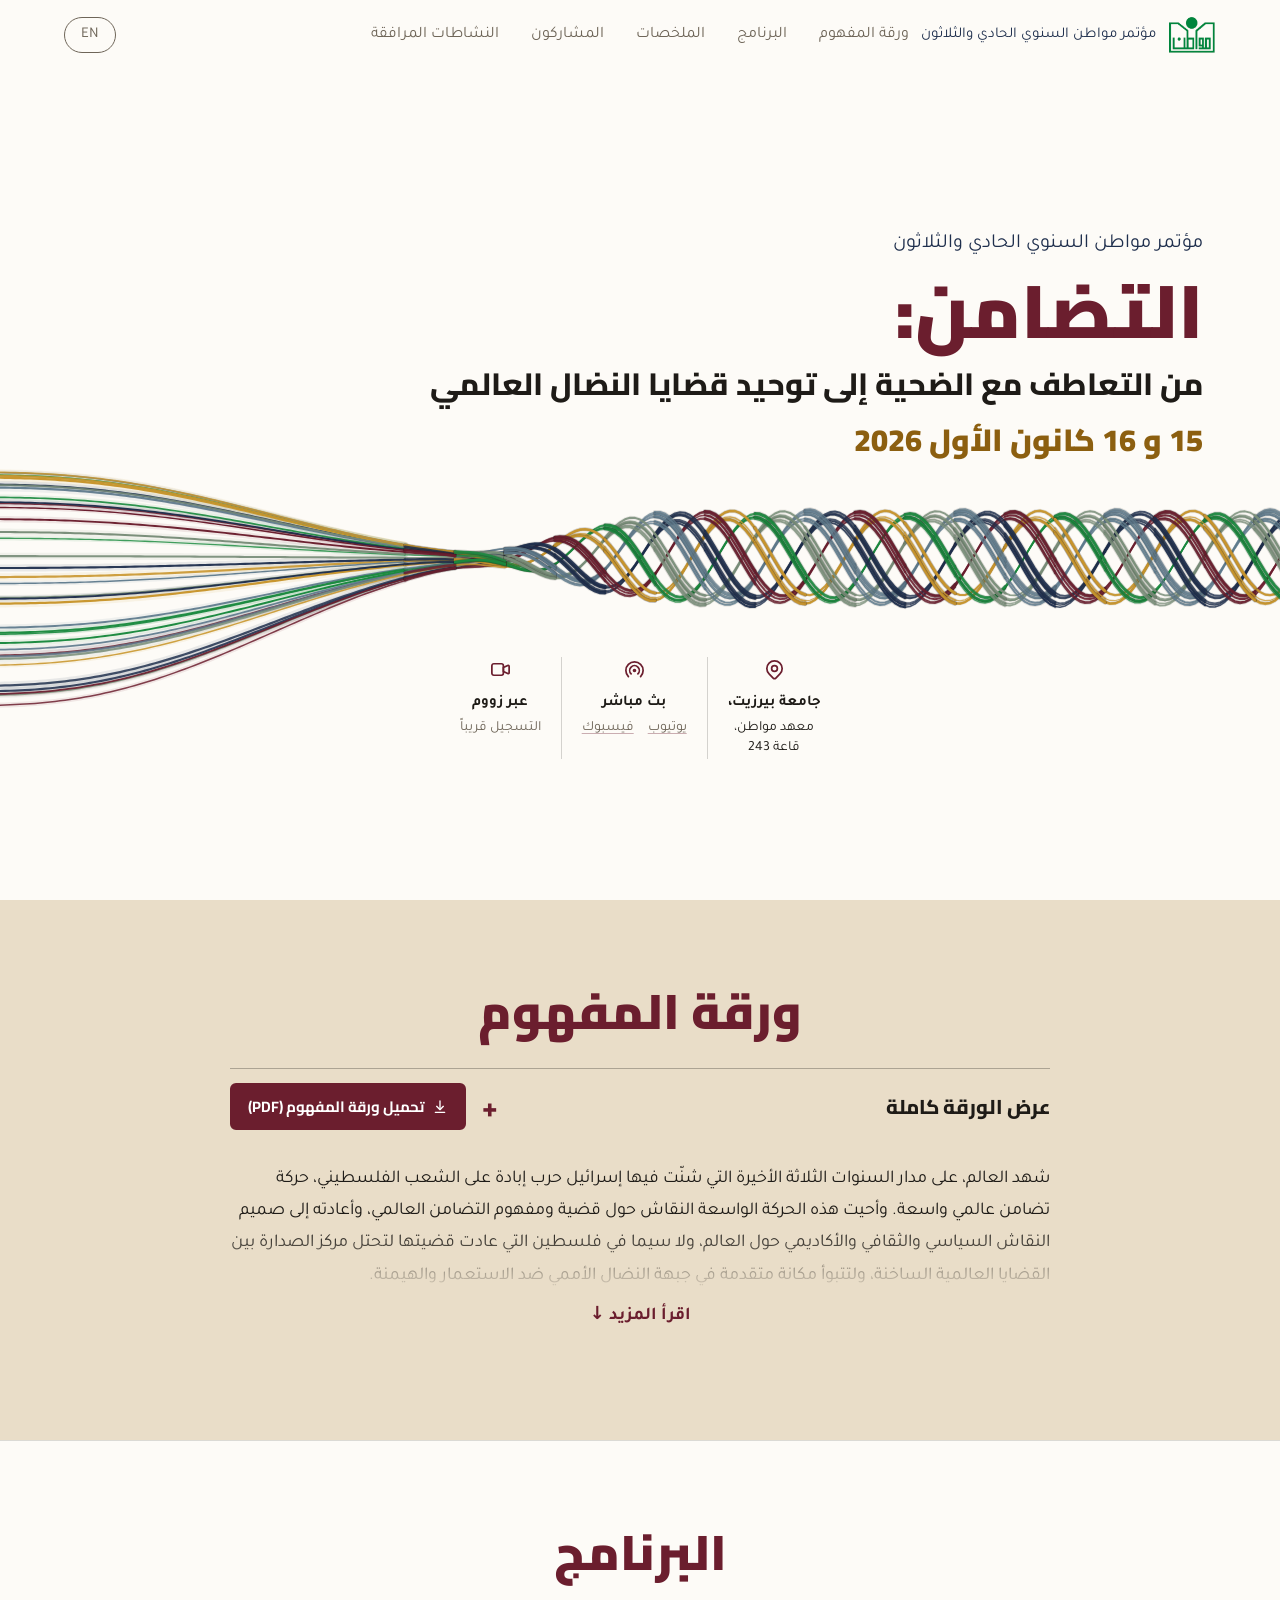
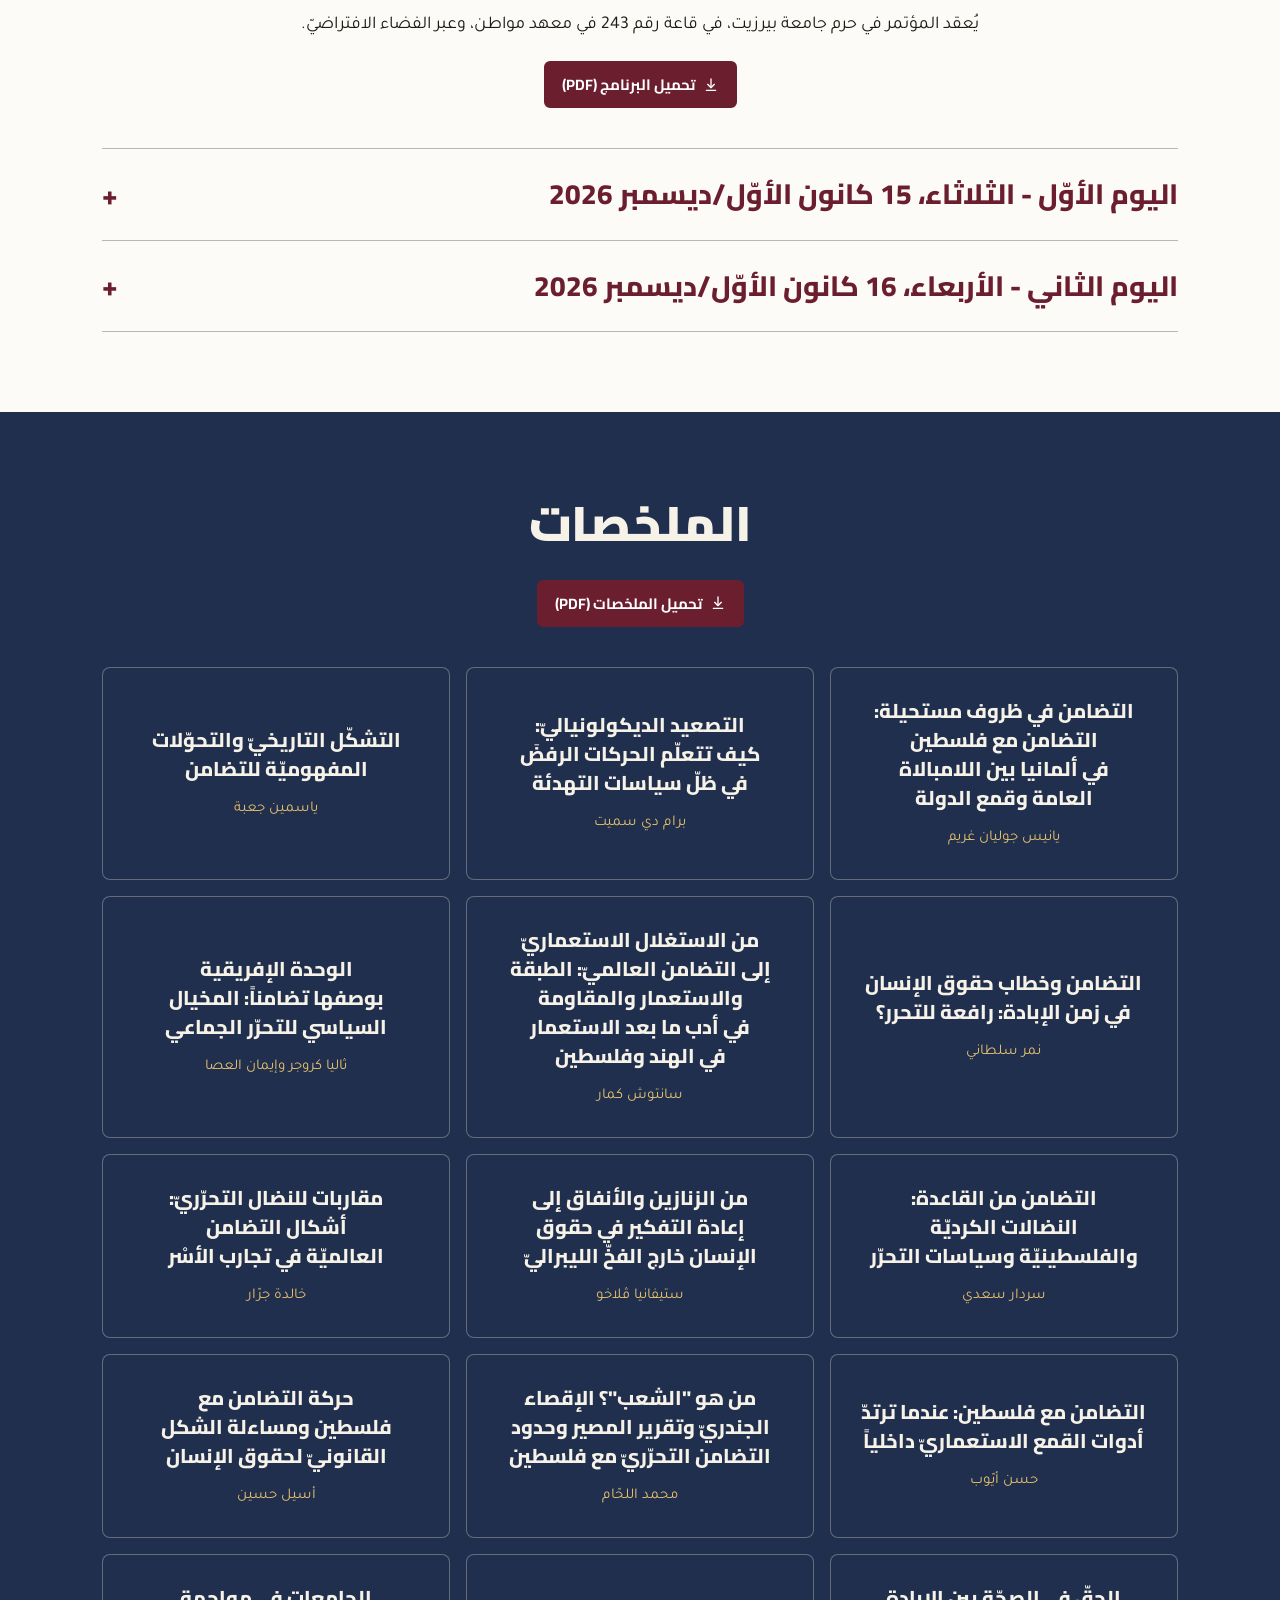
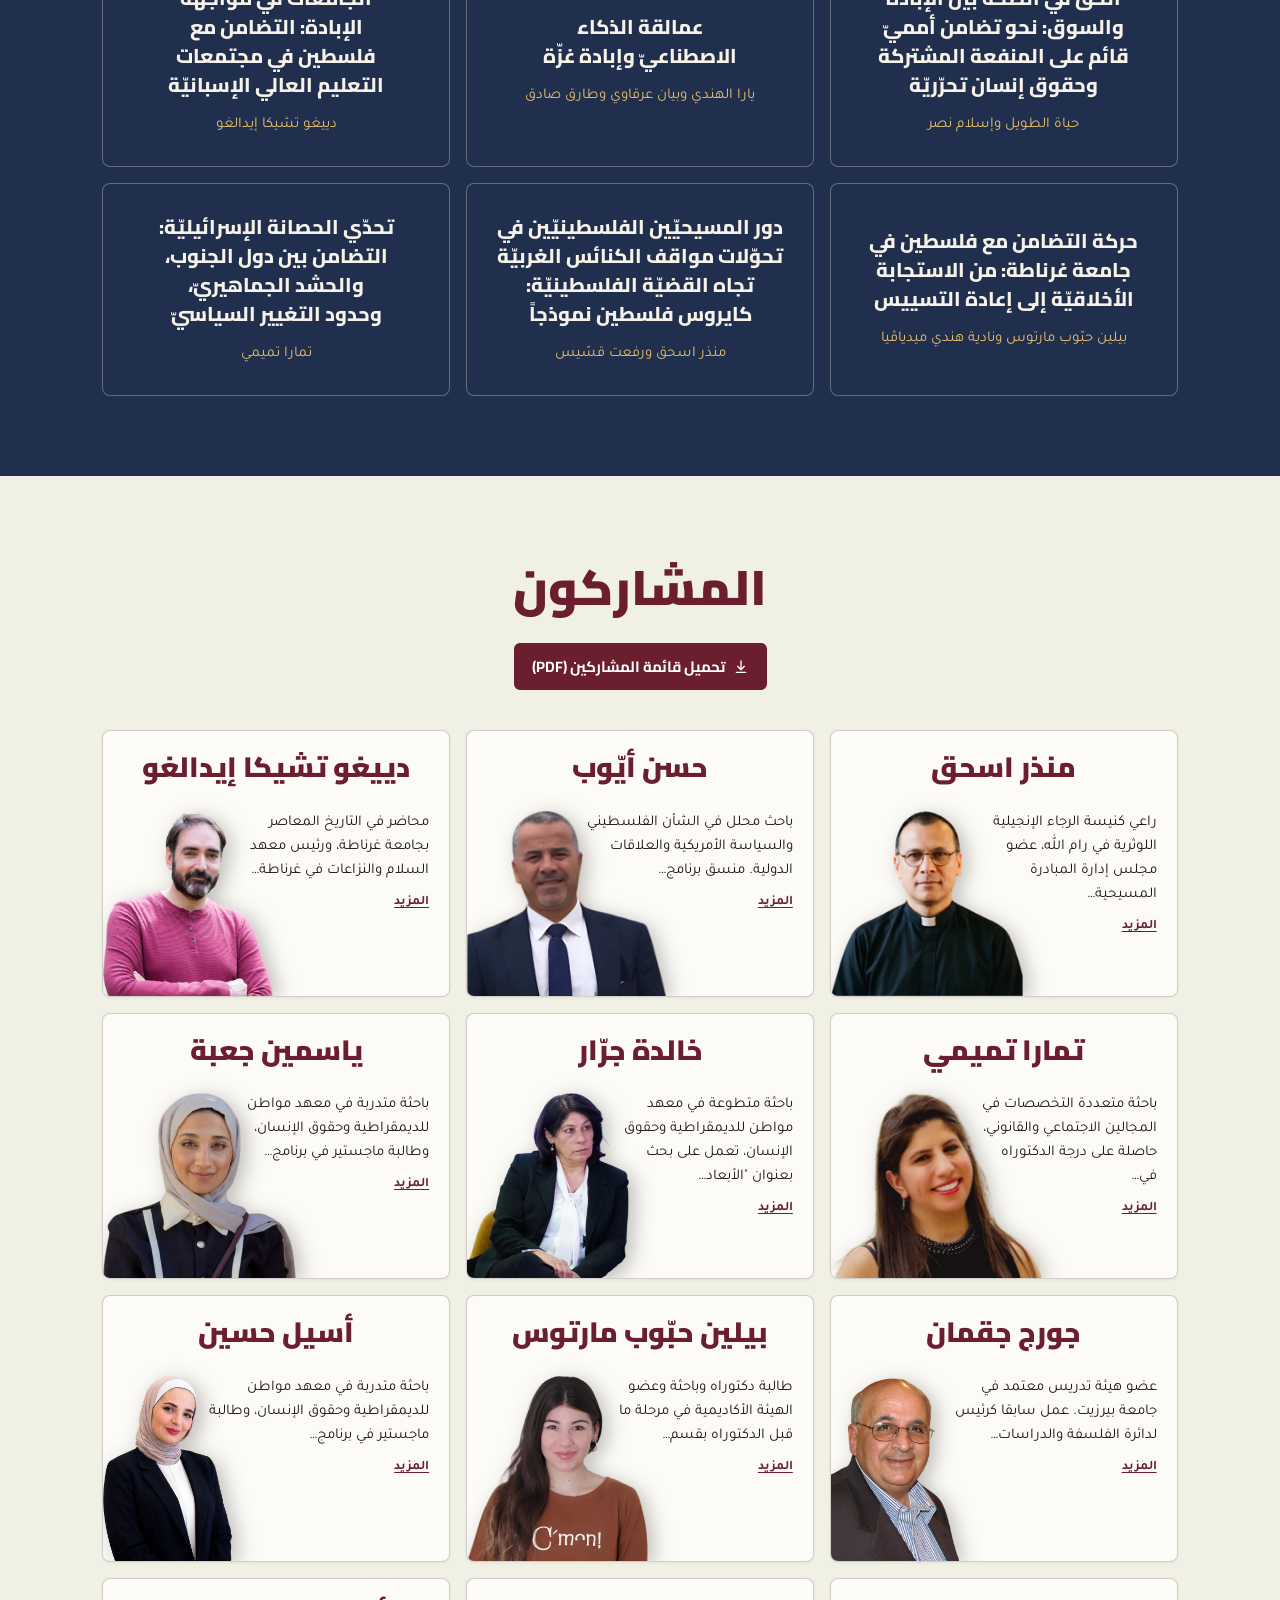
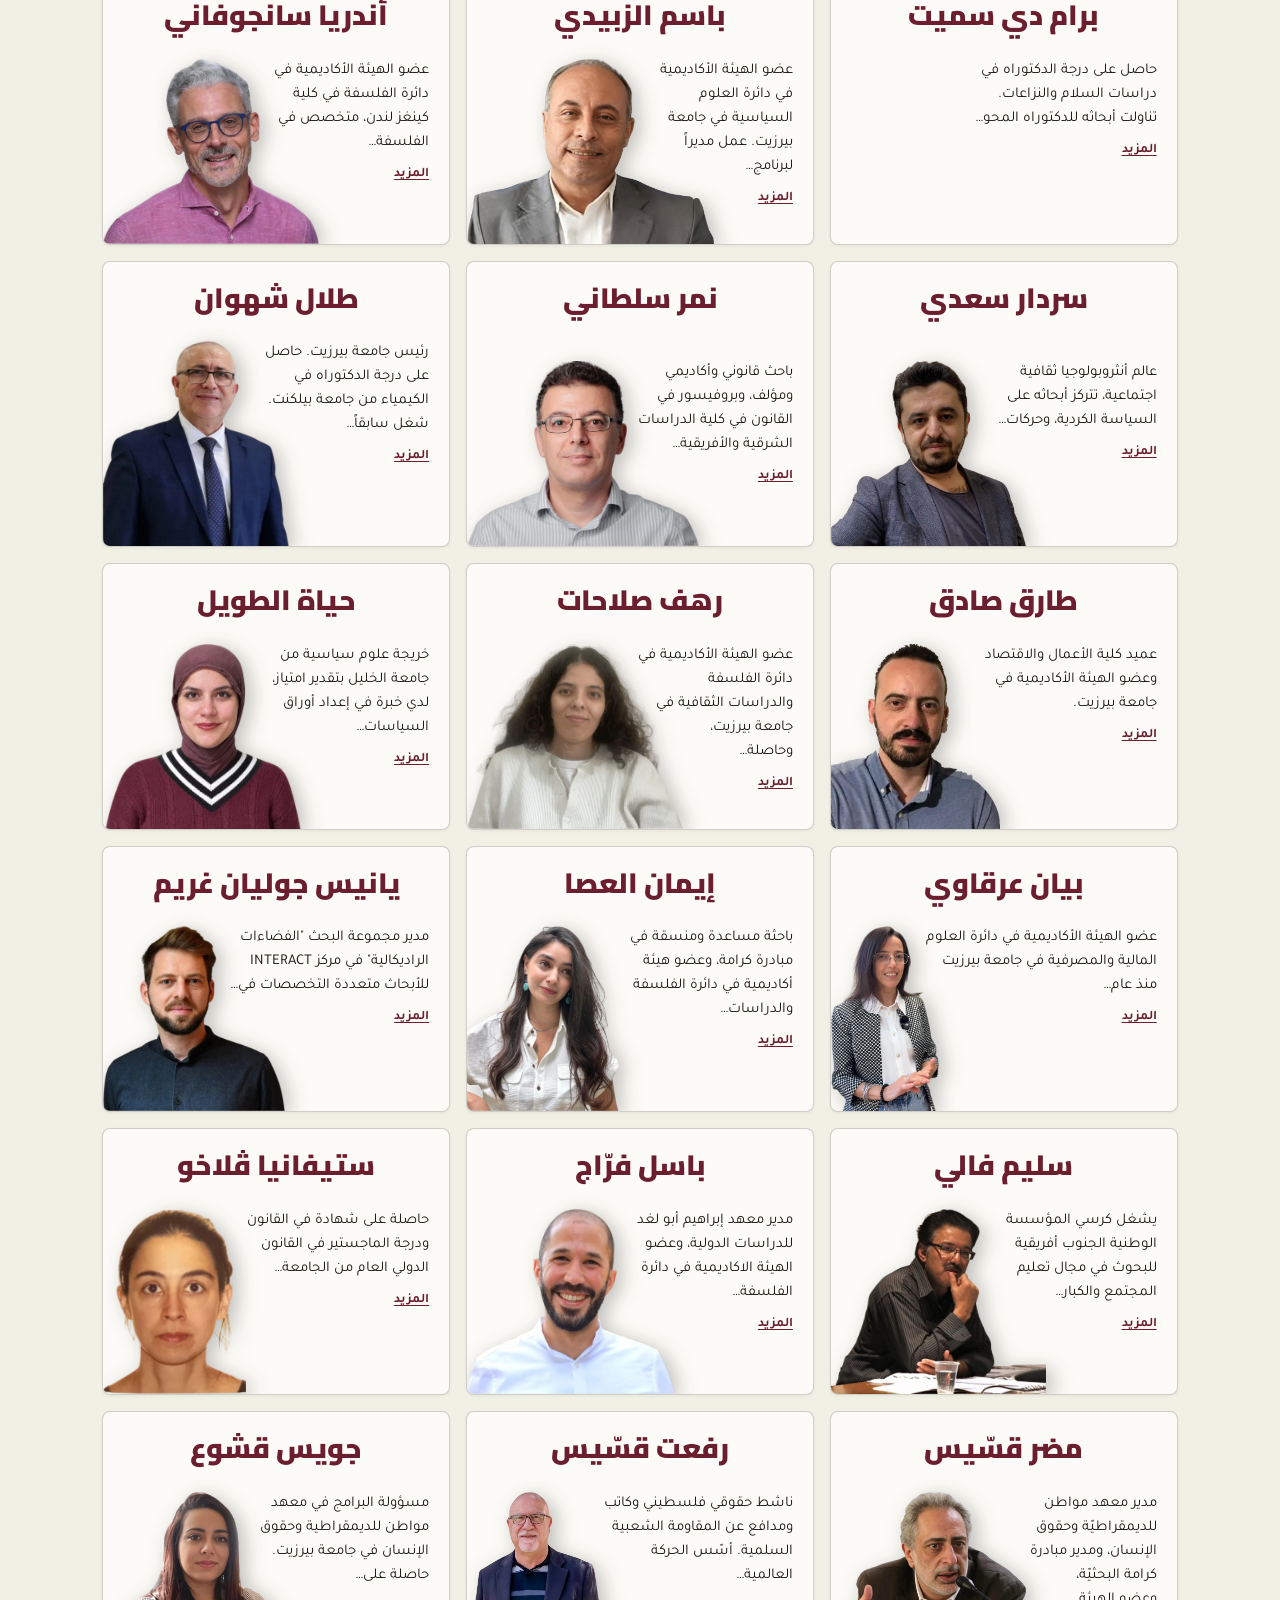
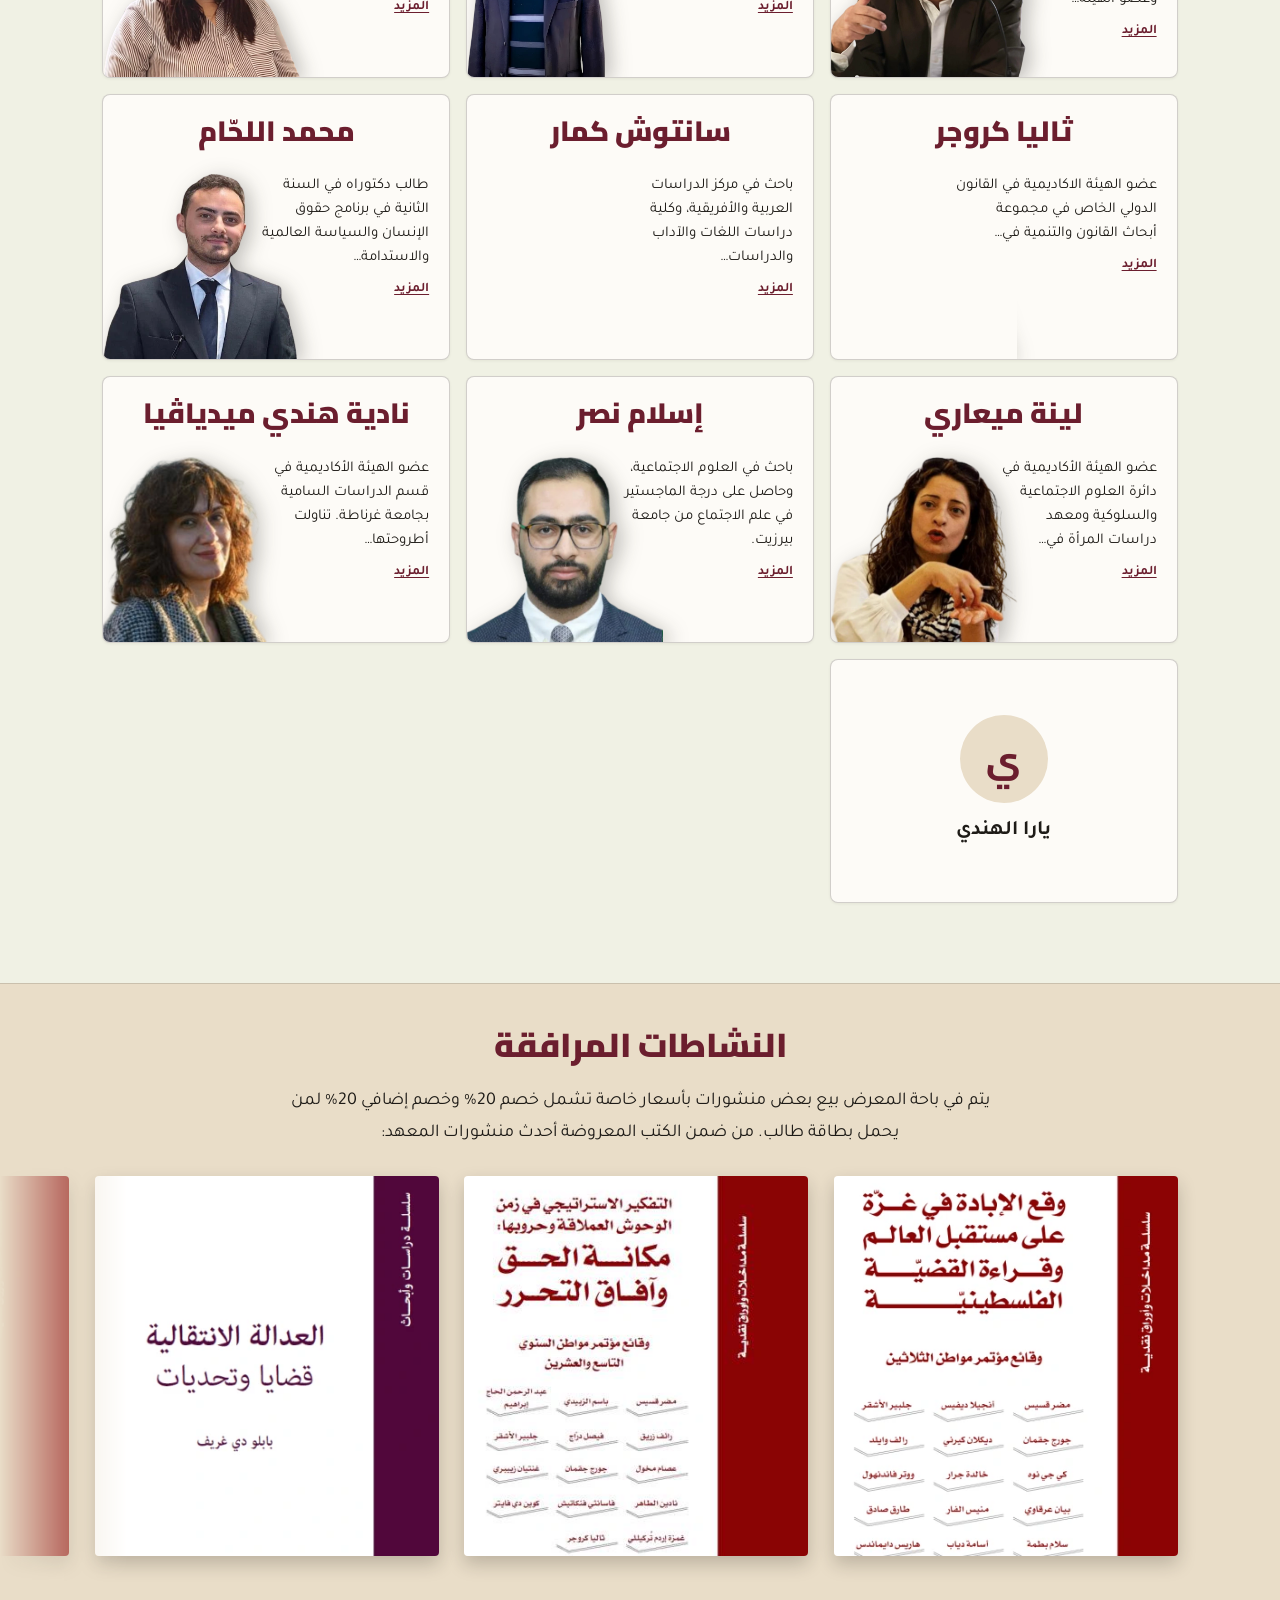
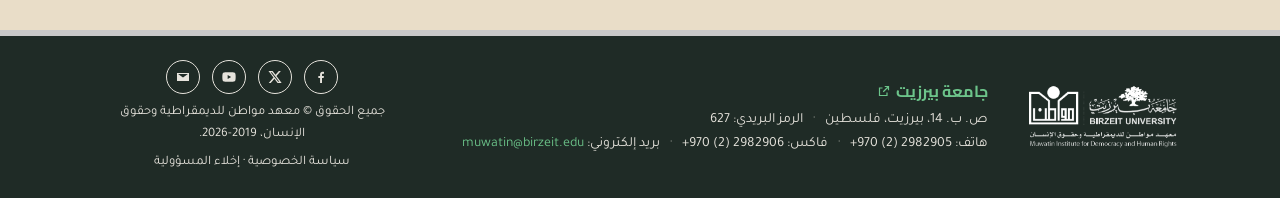
==== commit c5077def: "Final English abstracts PDF; participants without a photo listed last" ====
--- a/index.html
+++ b/index.html
@@ -198,7 +198,7 @@
       </div>
       <div data-i18n="en" lang="en" dir="ltr">
         <h2>Abstracts</h2>
-        <p class="section-download"><a class="download-btn" href="assets/abstracts-en.pdf?v=2" download="Muwatin-31-Abstracts-EN.pdf"><svg viewBox="0 0 24 24" width="20" height="20" fill="none" stroke="currentColor" stroke-width="2" stroke-linecap="round" stroke-linejoin="round" aria-hidden="true"><path d="M12 3v12"/><path d="M7 11l5 5 5-5"/><path d="M5 20h14"/></svg><span class="dl-long">Download the abstracts (PDF)</span><span class="dl-short">Download PDF</span></a></p>
+        <p class="section-download"><a class="download-btn" href="assets/abstracts-en.pdf?v=3" download="Muwatin-31-Abstracts-EN.pdf"><svg viewBox="0 0 24 24" width="20" height="20" fill="none" stroke="currentColor" stroke-width="2" stroke-linecap="round" stroke-linejoin="round" aria-hidden="true"><path d="M12 3v12"/><path d="M7 11l5 5 5-5"/><path d="M5 20h14"/></svg><span class="dl-long">Download the abstracts (PDF)</span><span class="dl-short">Download PDF</span></a></p>
       </div>
 
       <div class="abstracts" id="abstracts-list"></div>
@@ -274,6 +274,6 @@
     </div>
   </footer>
 
-  <script src="main.js?v=118"></script>
+  <script src="main.js?v=119"></script>
 </body>
 </html>
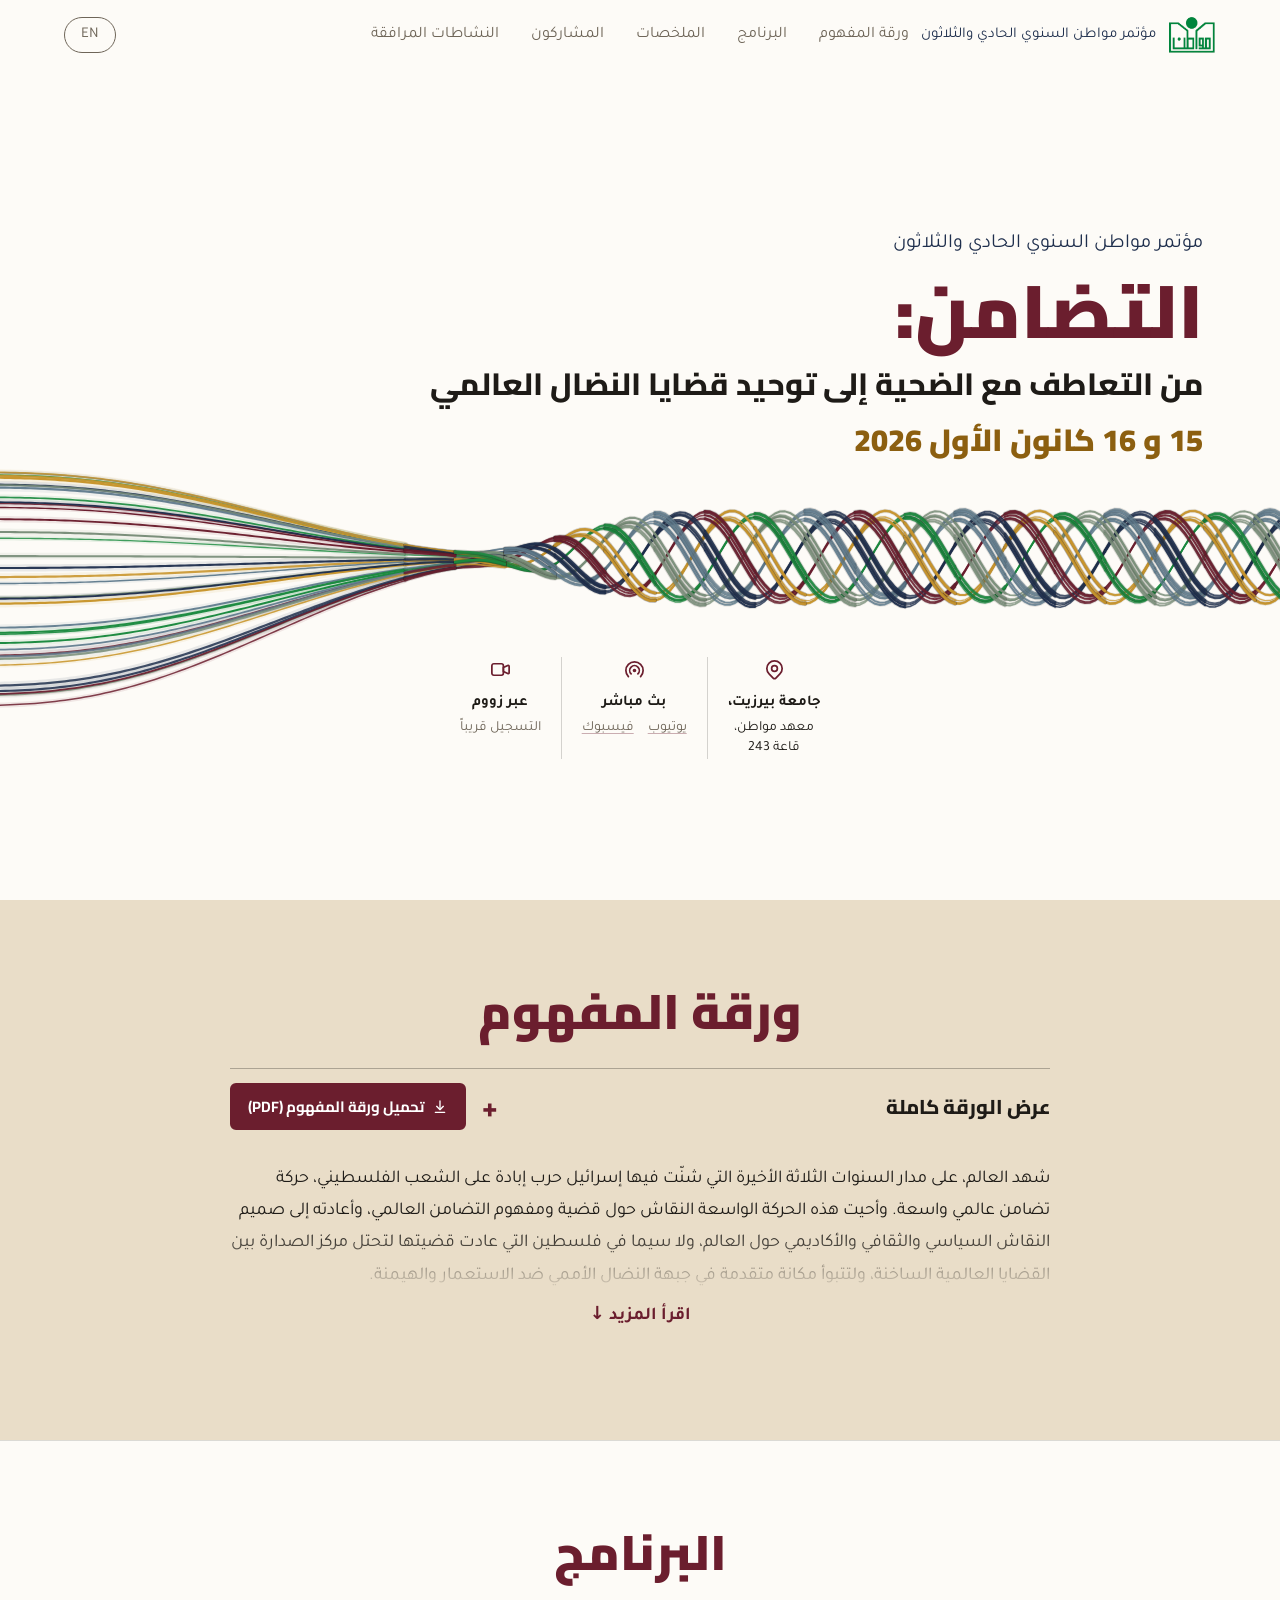
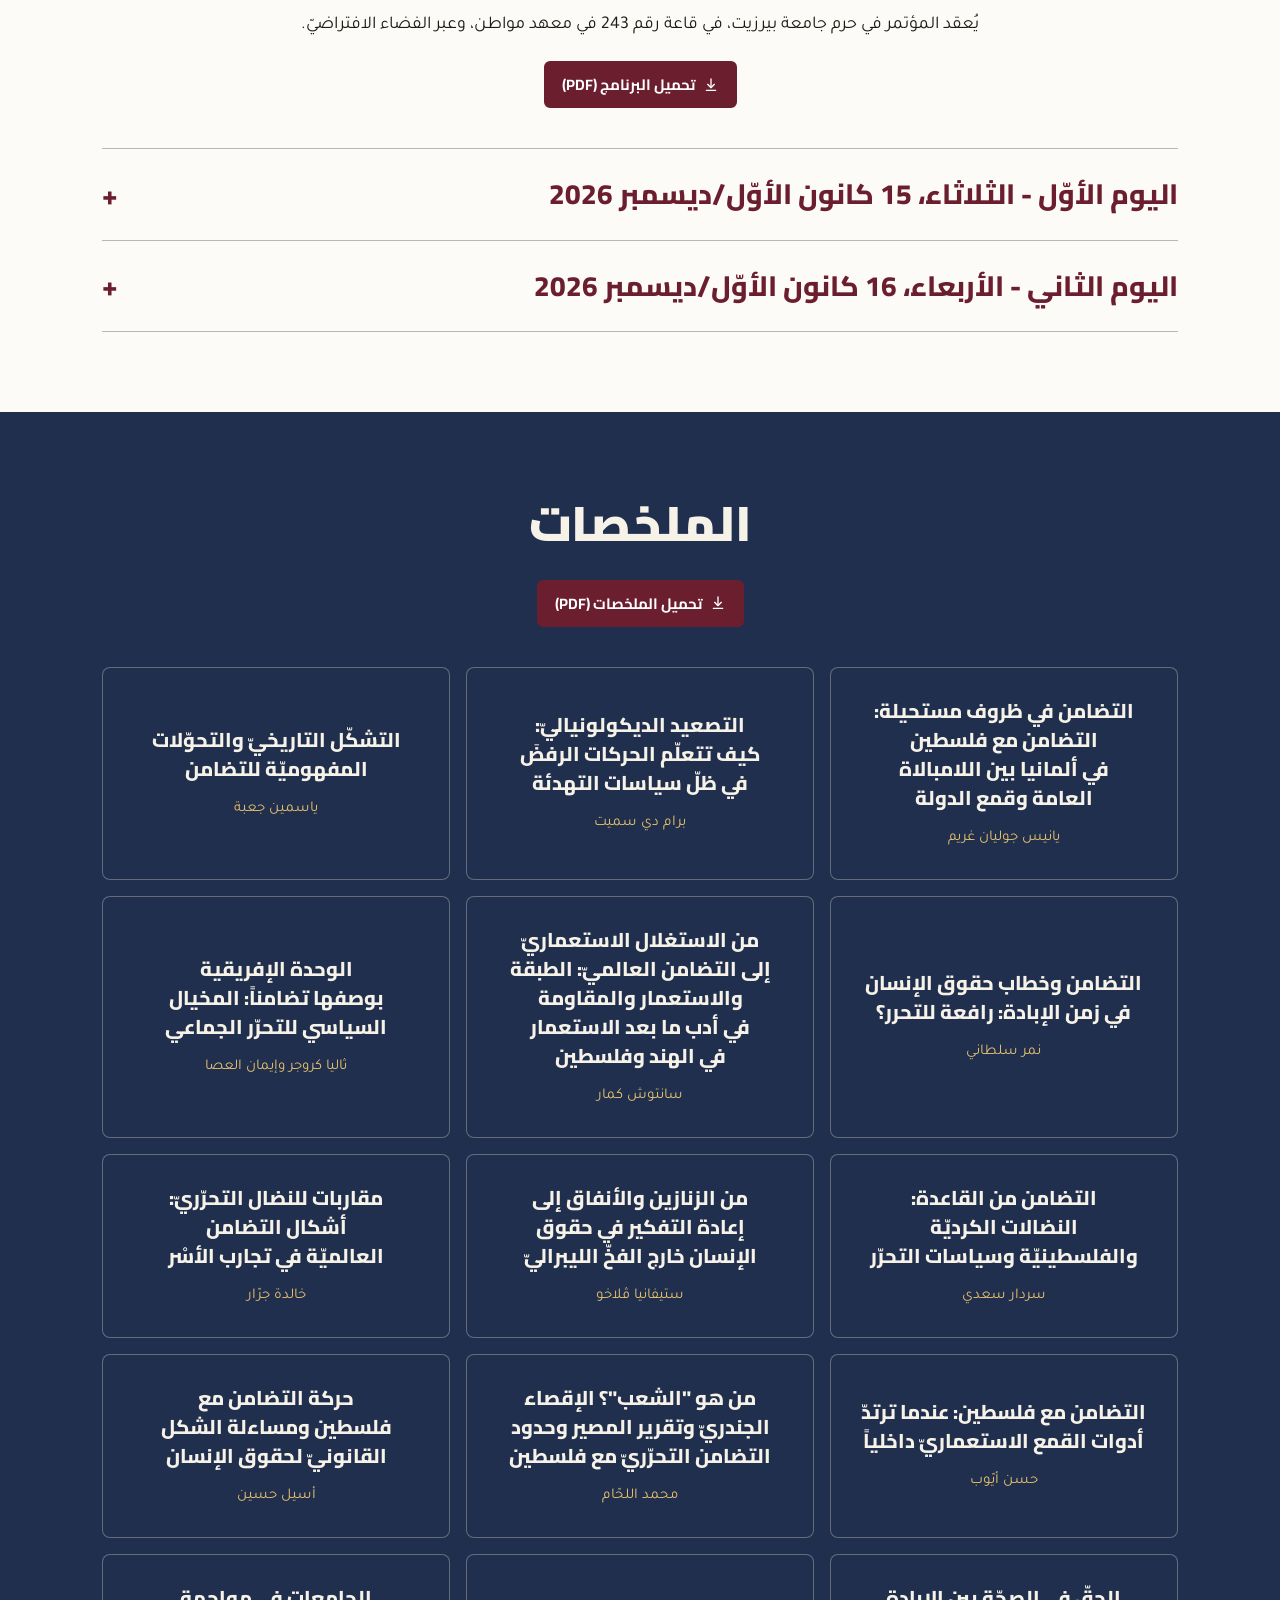
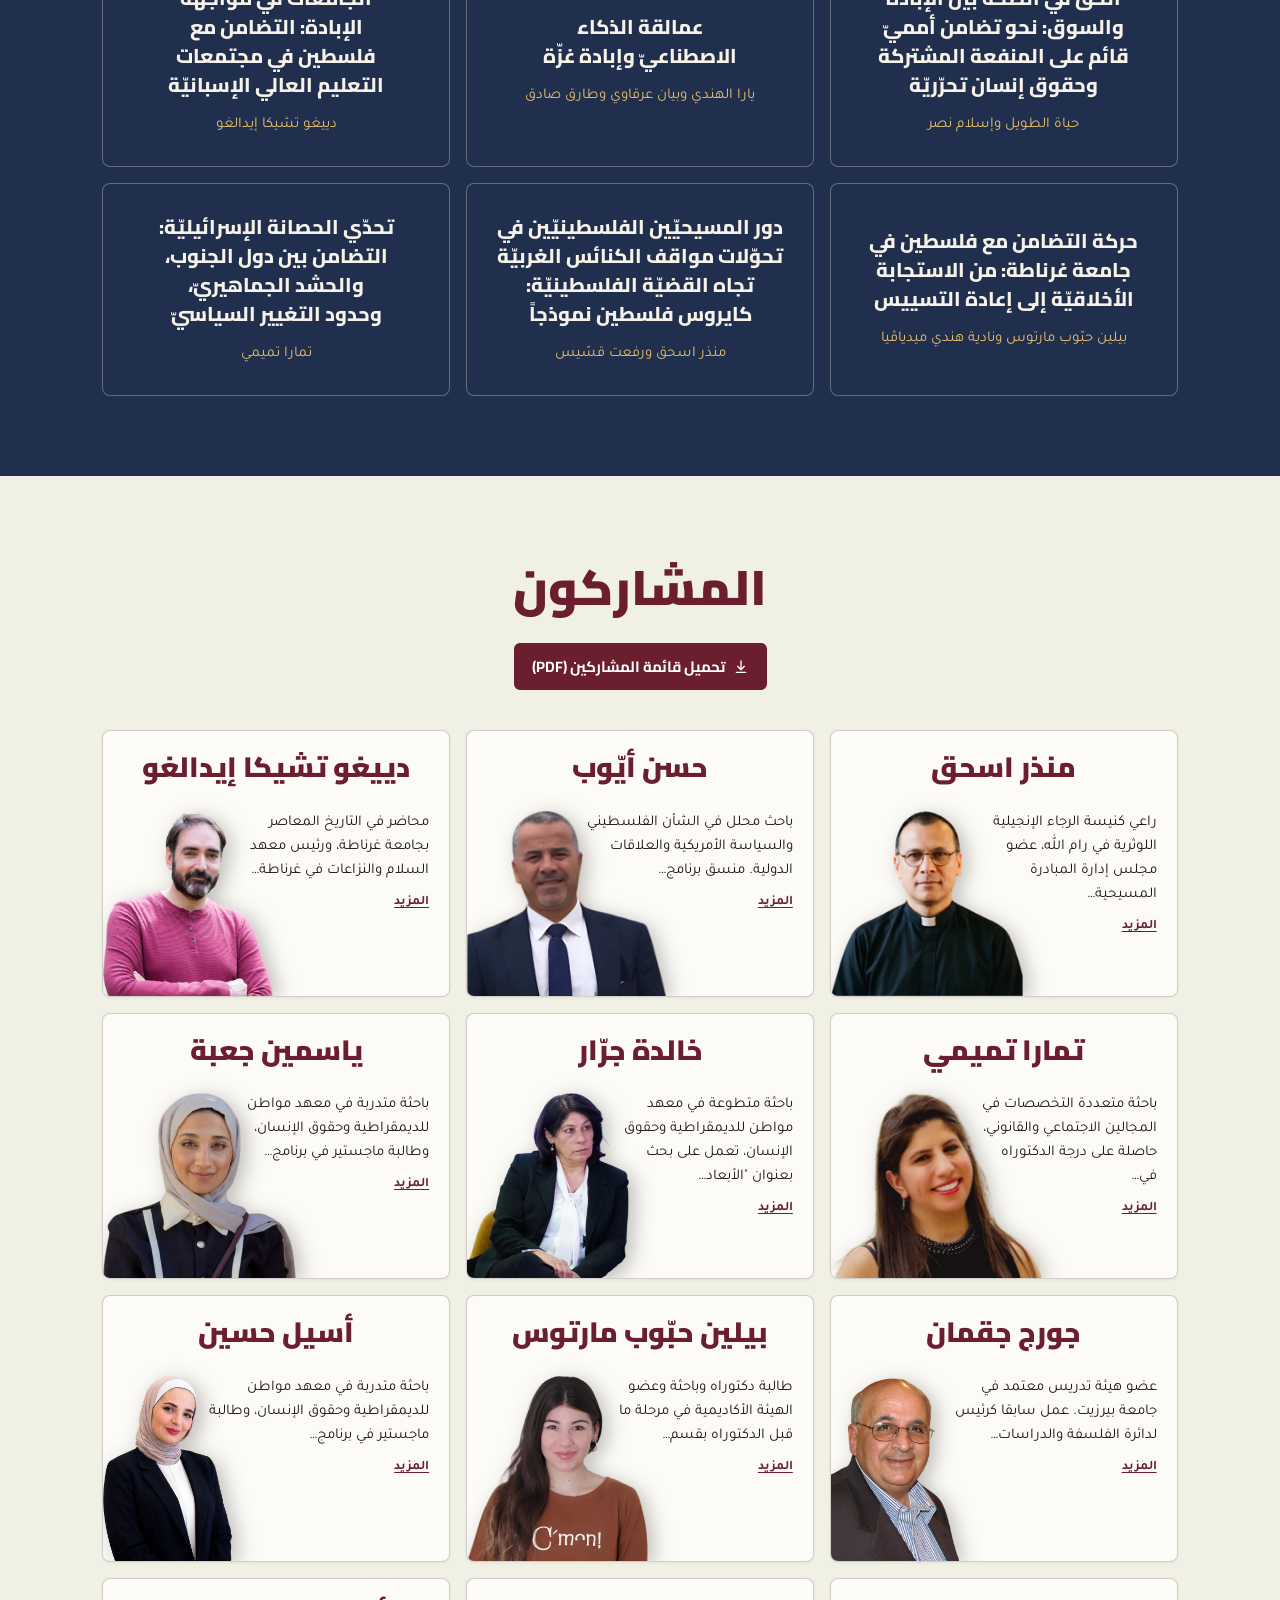
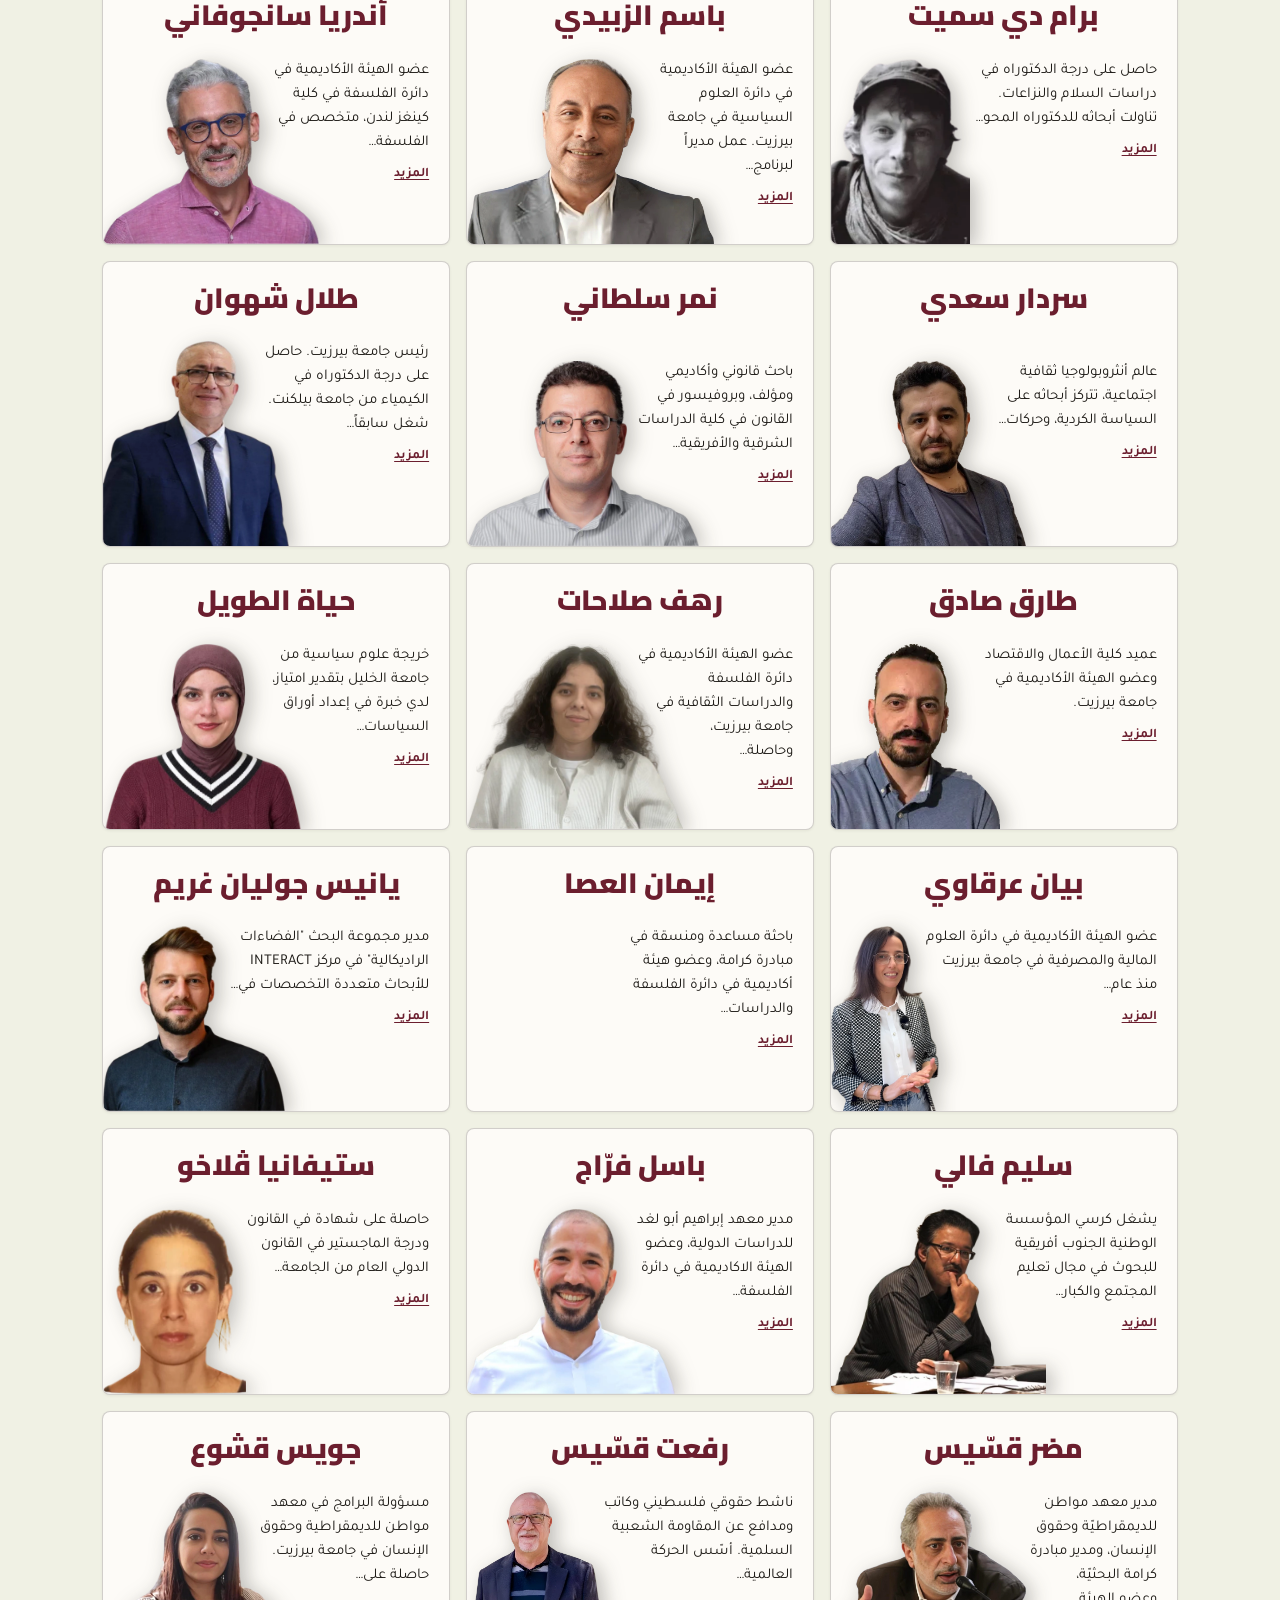
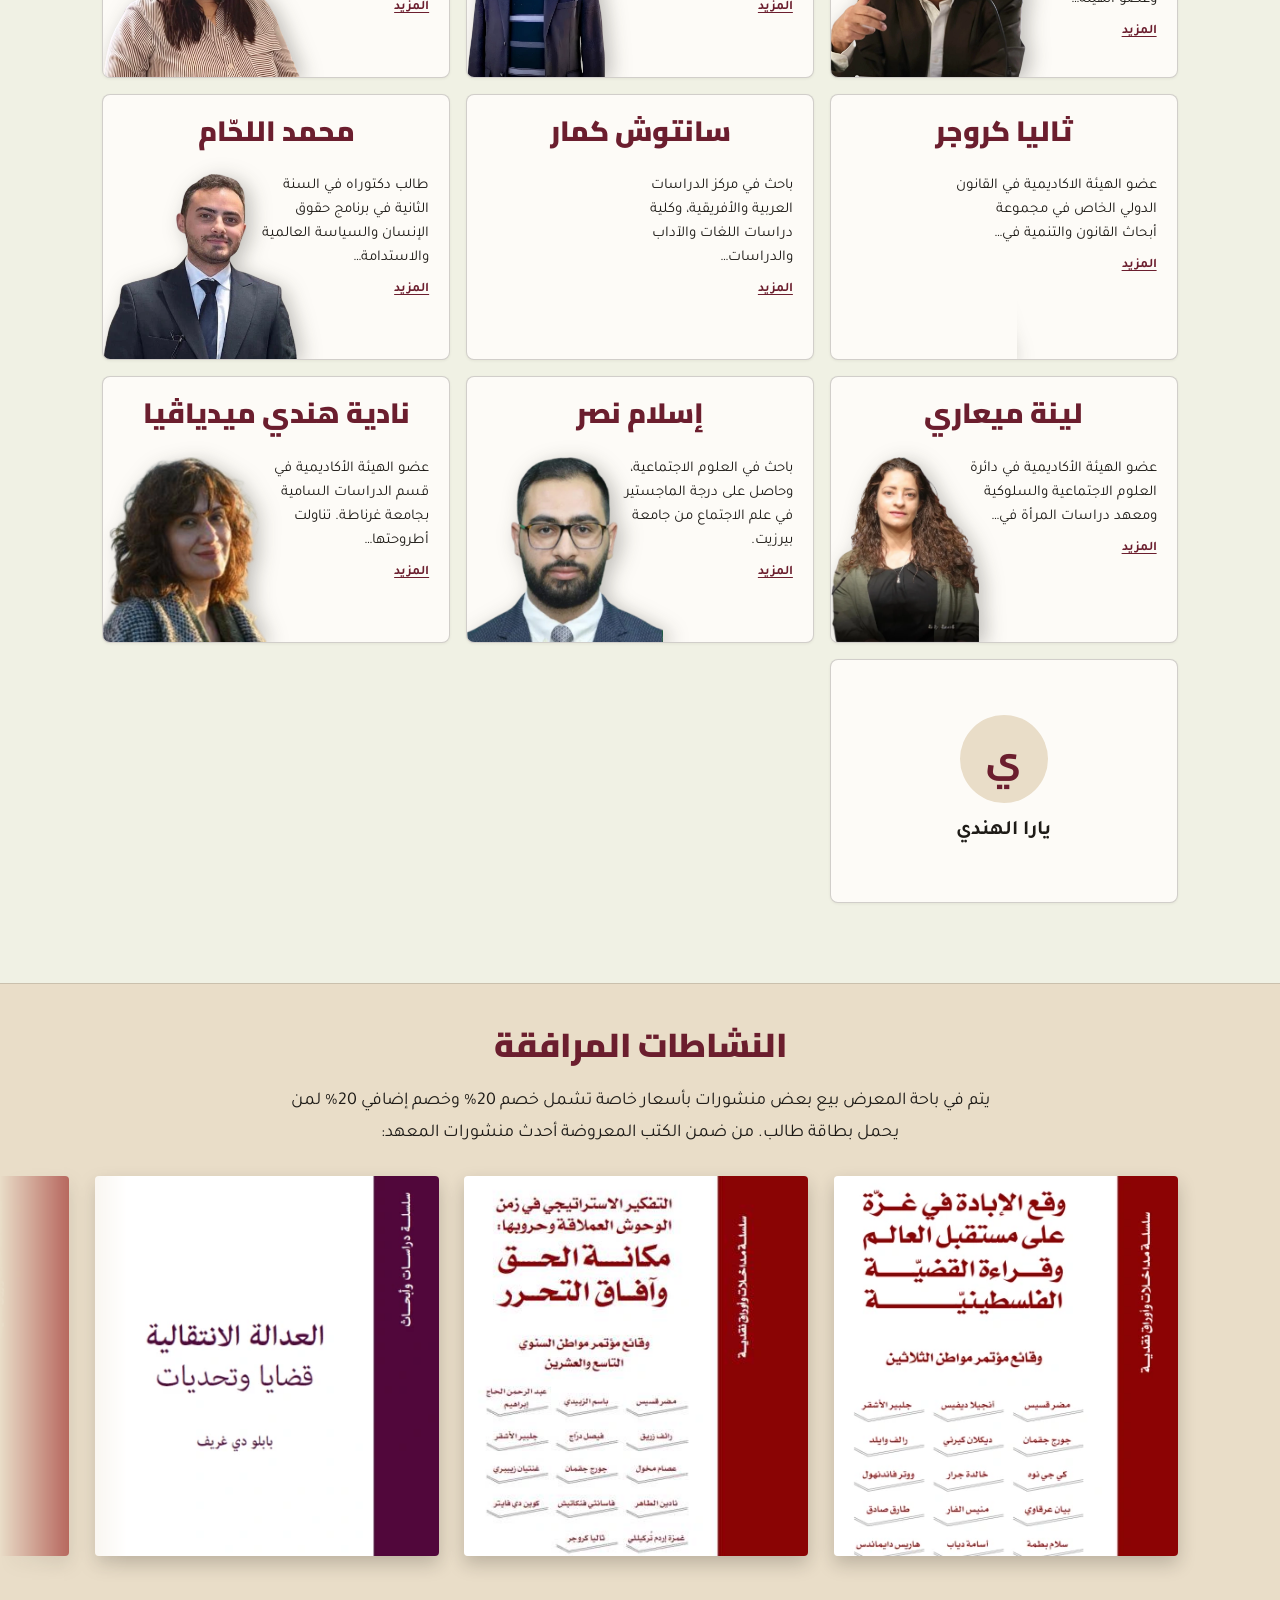
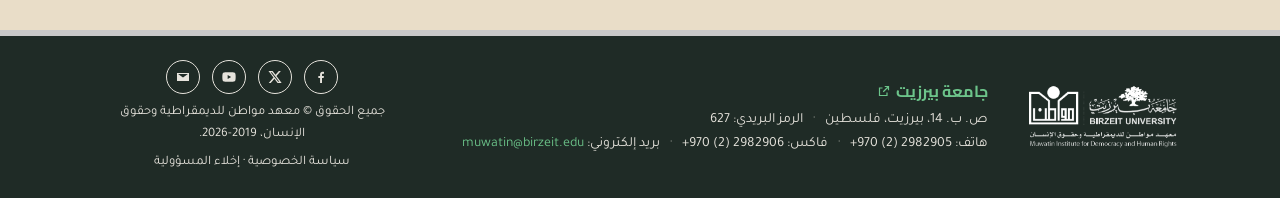
==== commit 71c8e921: "New photo for Lena Meari" ====
--- a/index.html
+++ b/index.html
@@ -274,6 +274,6 @@
     </div>
   </footer>
 
-  <script src="main.js?v=119"></script>
+  <script src="main.js?v=120"></script>
 </body>
 </html>
